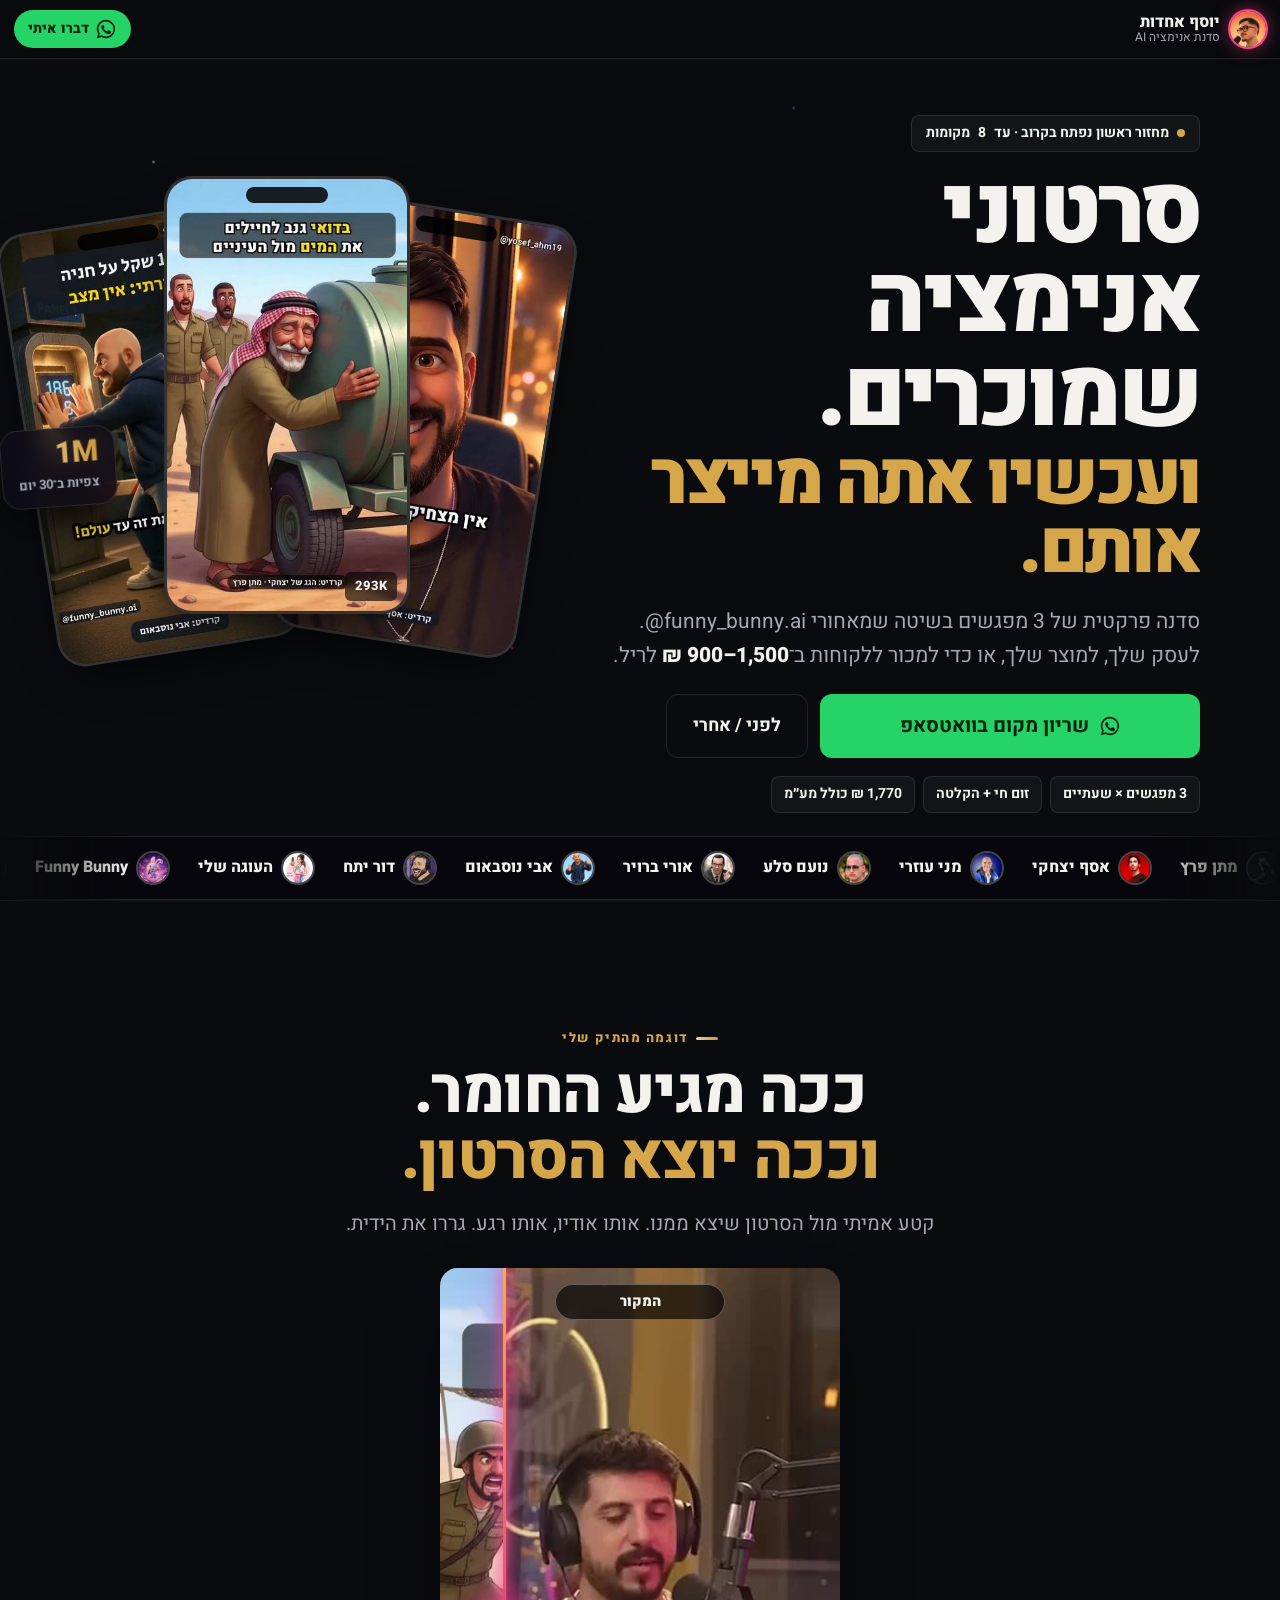
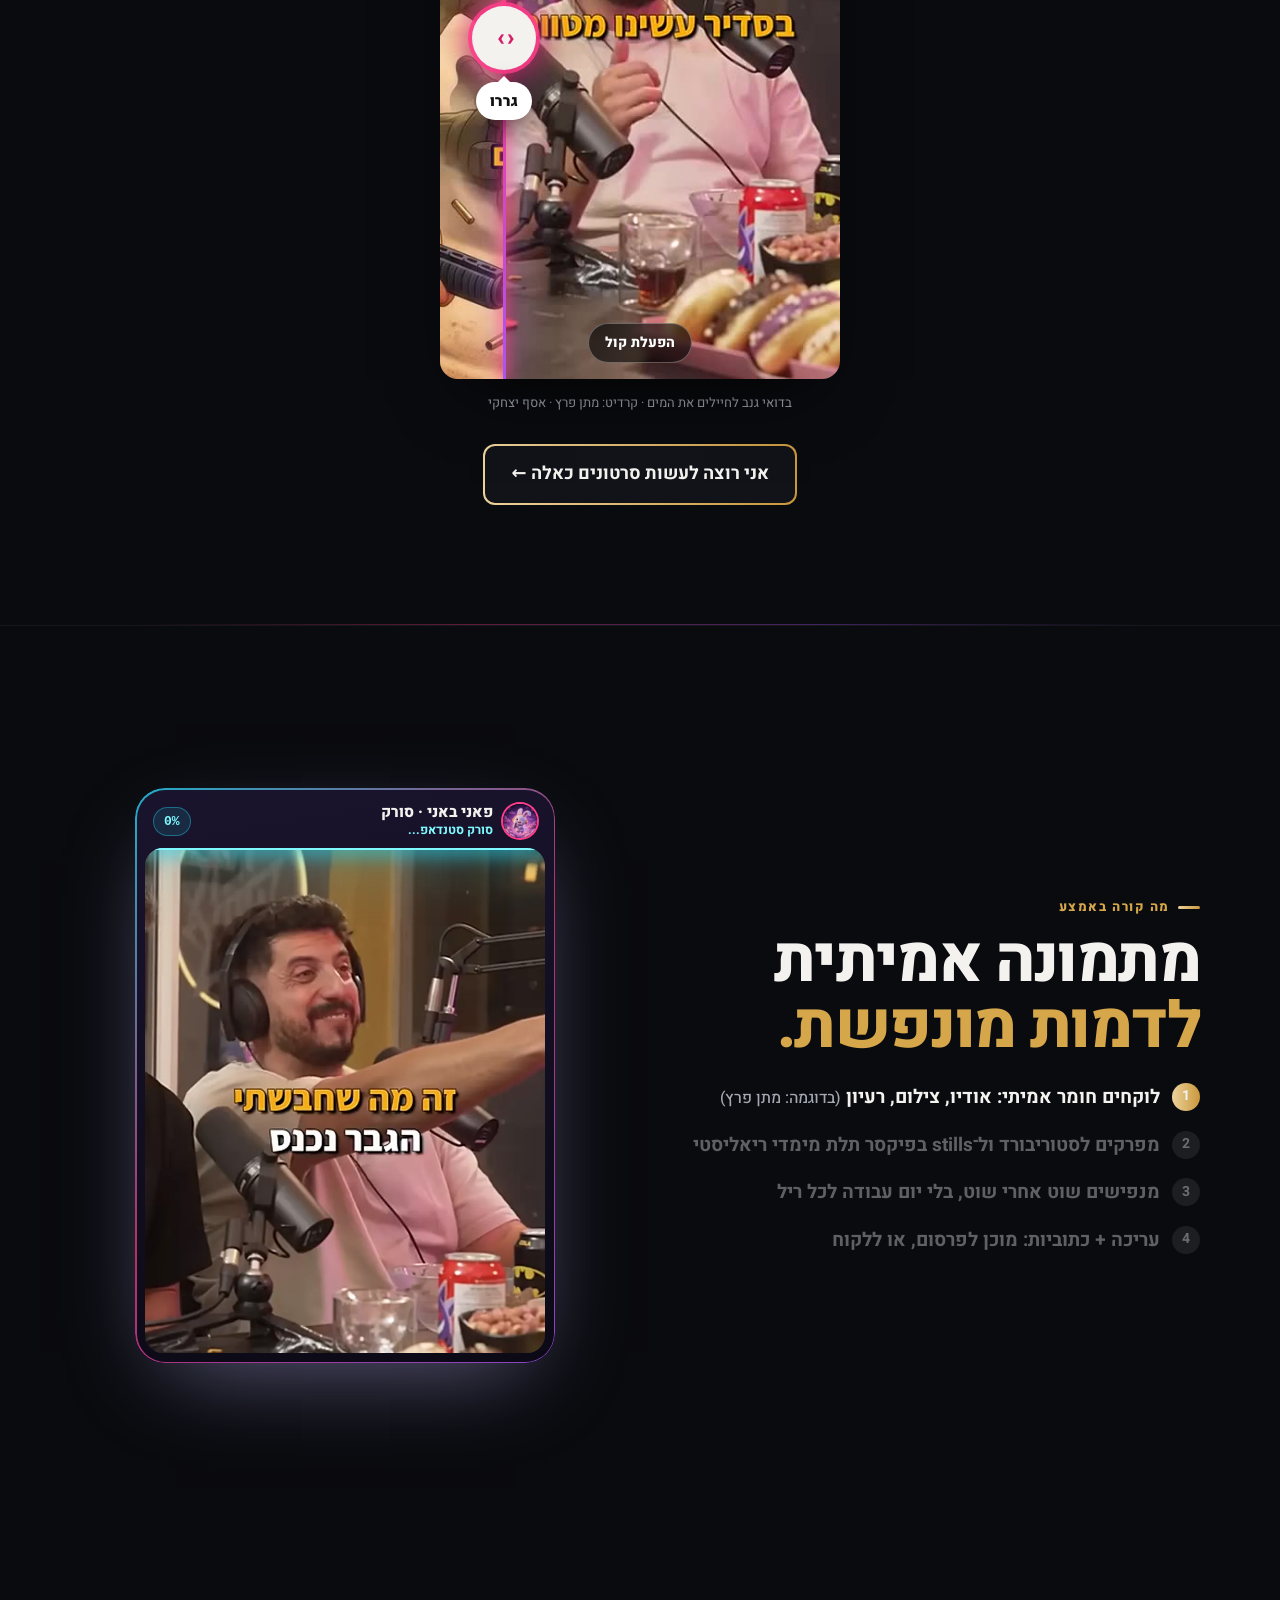
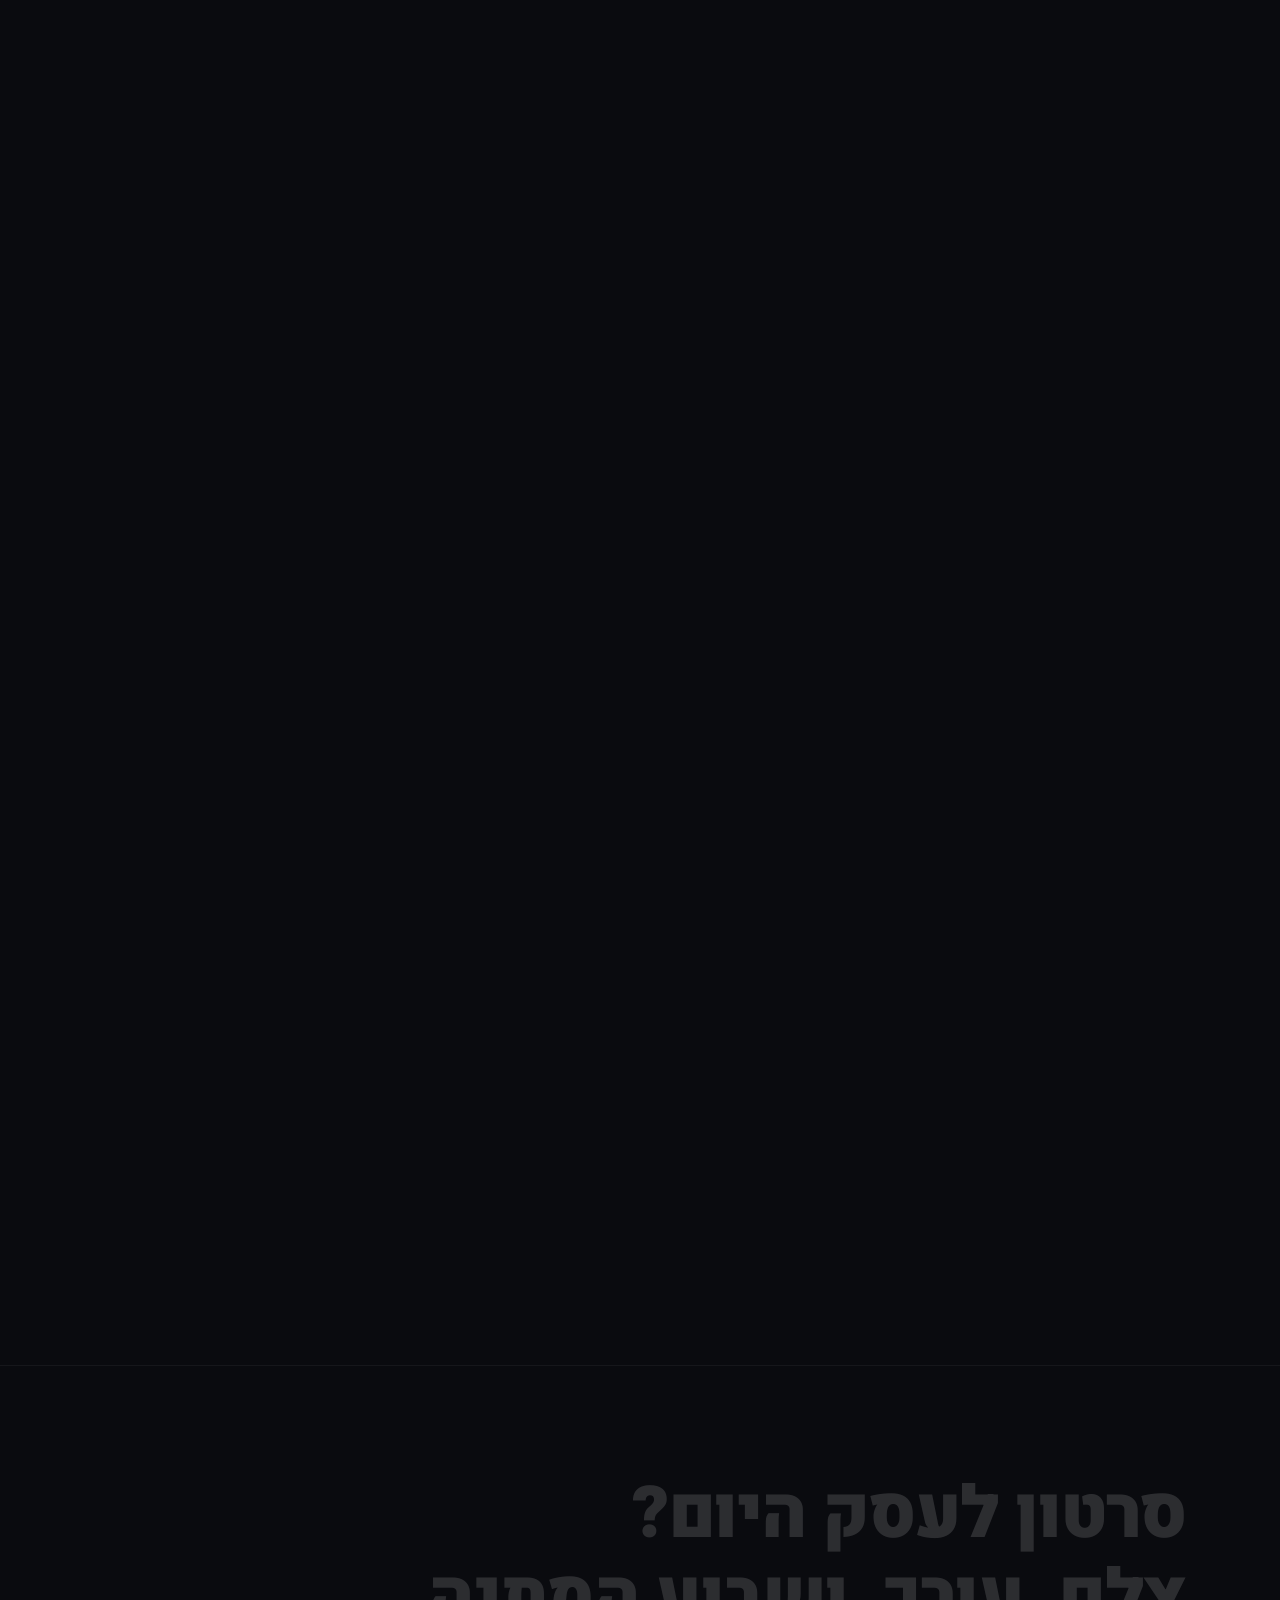
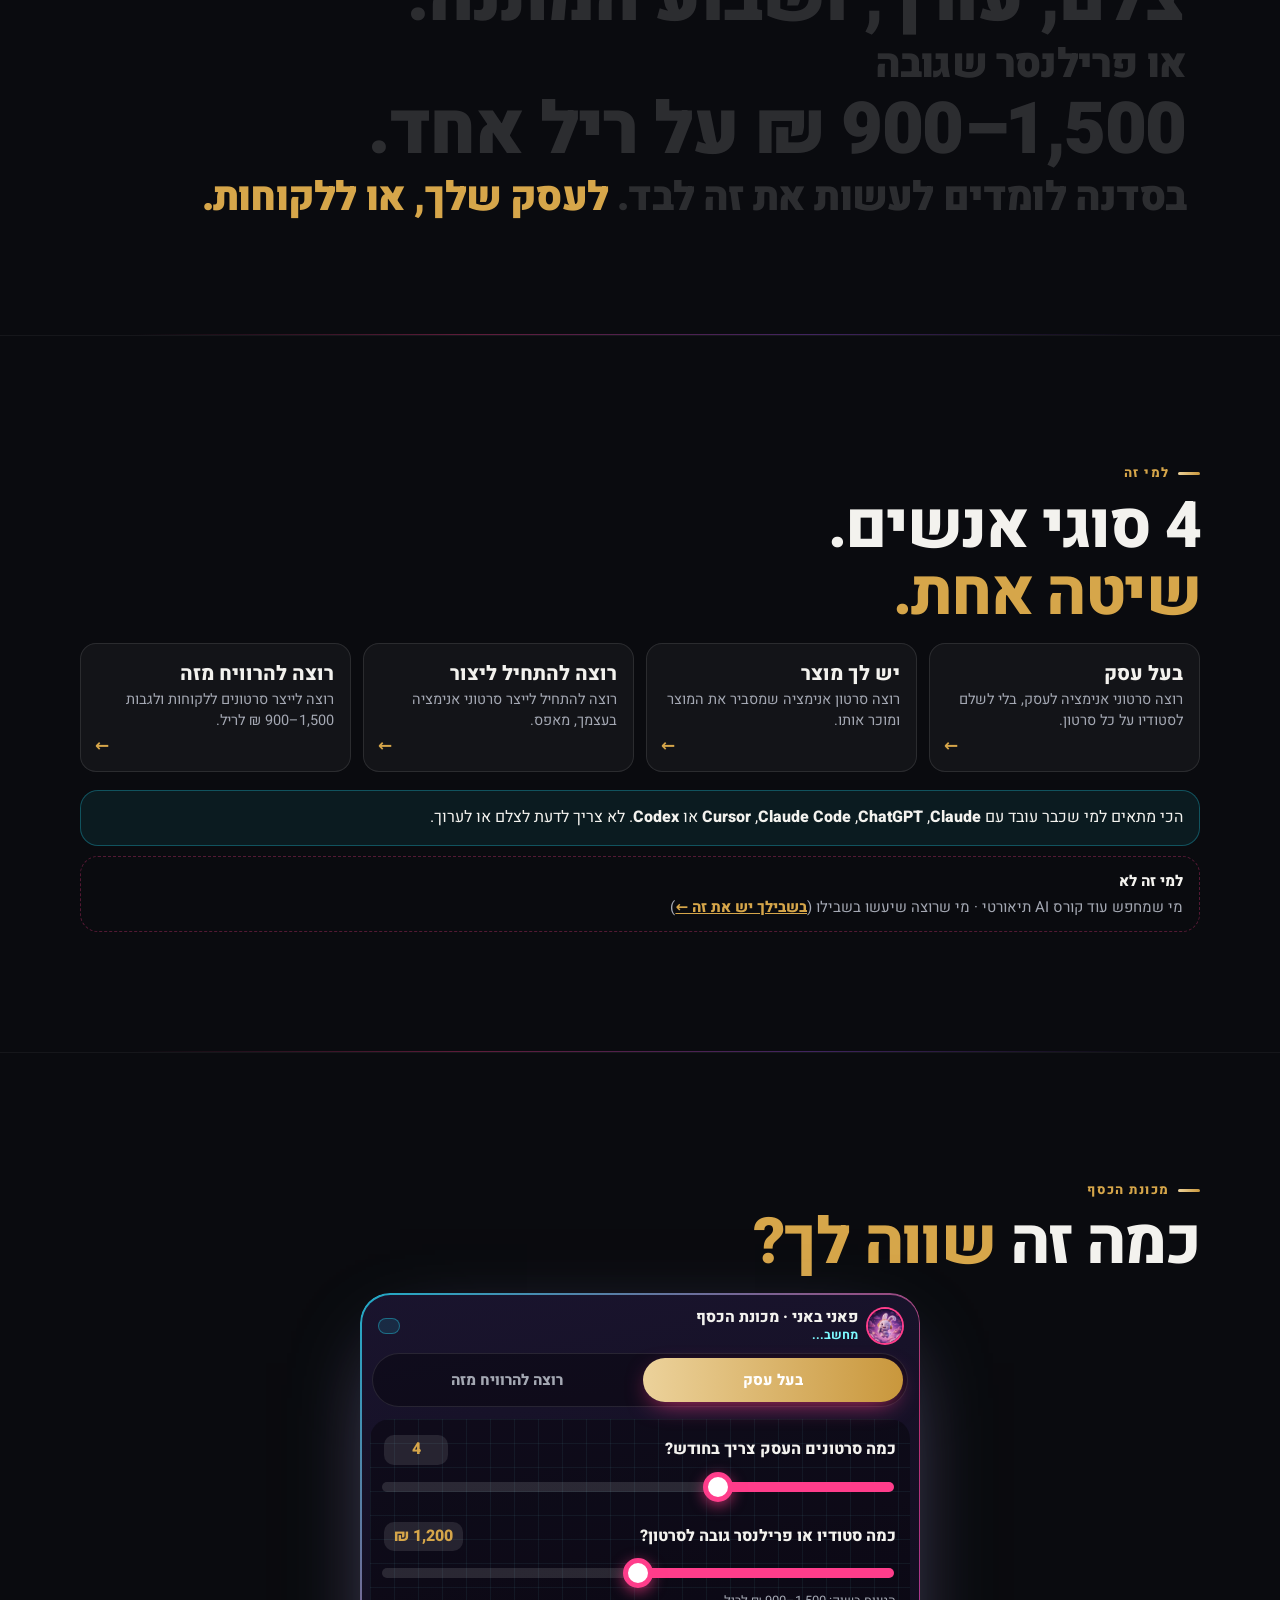
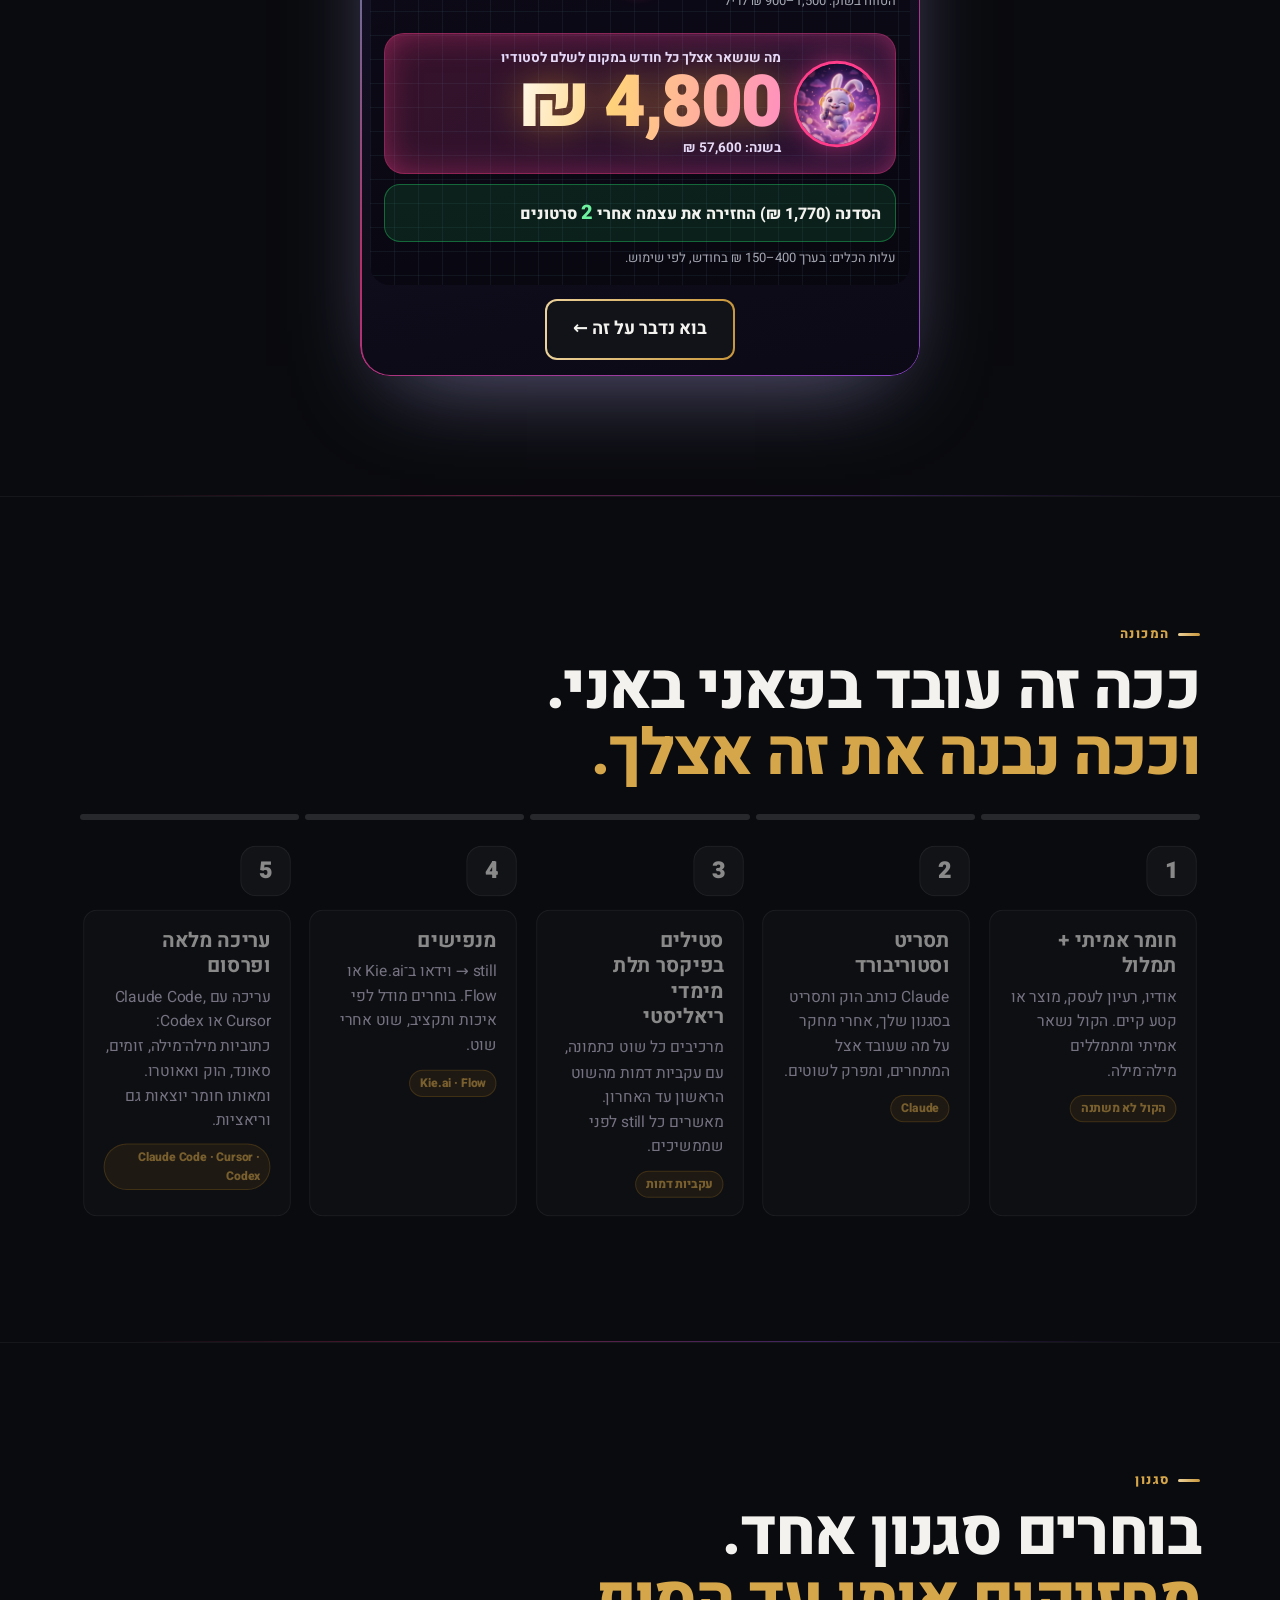
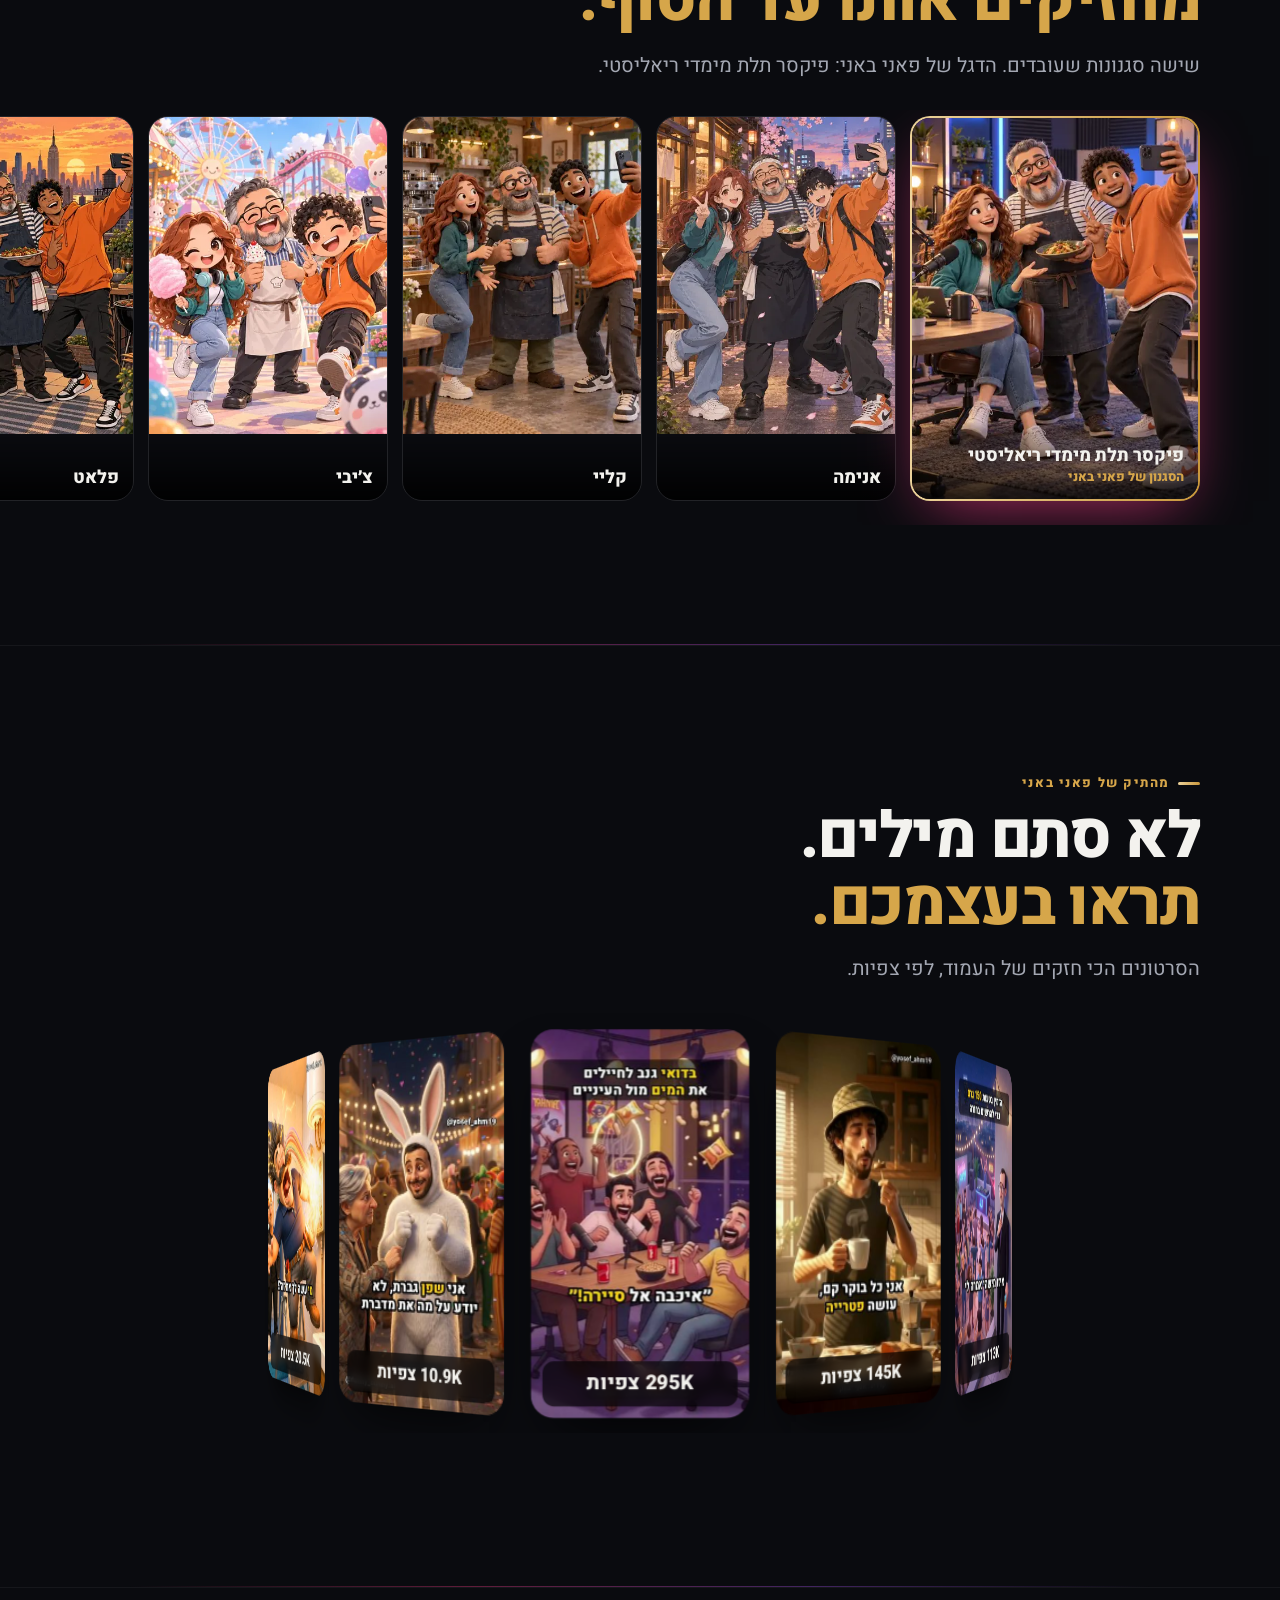
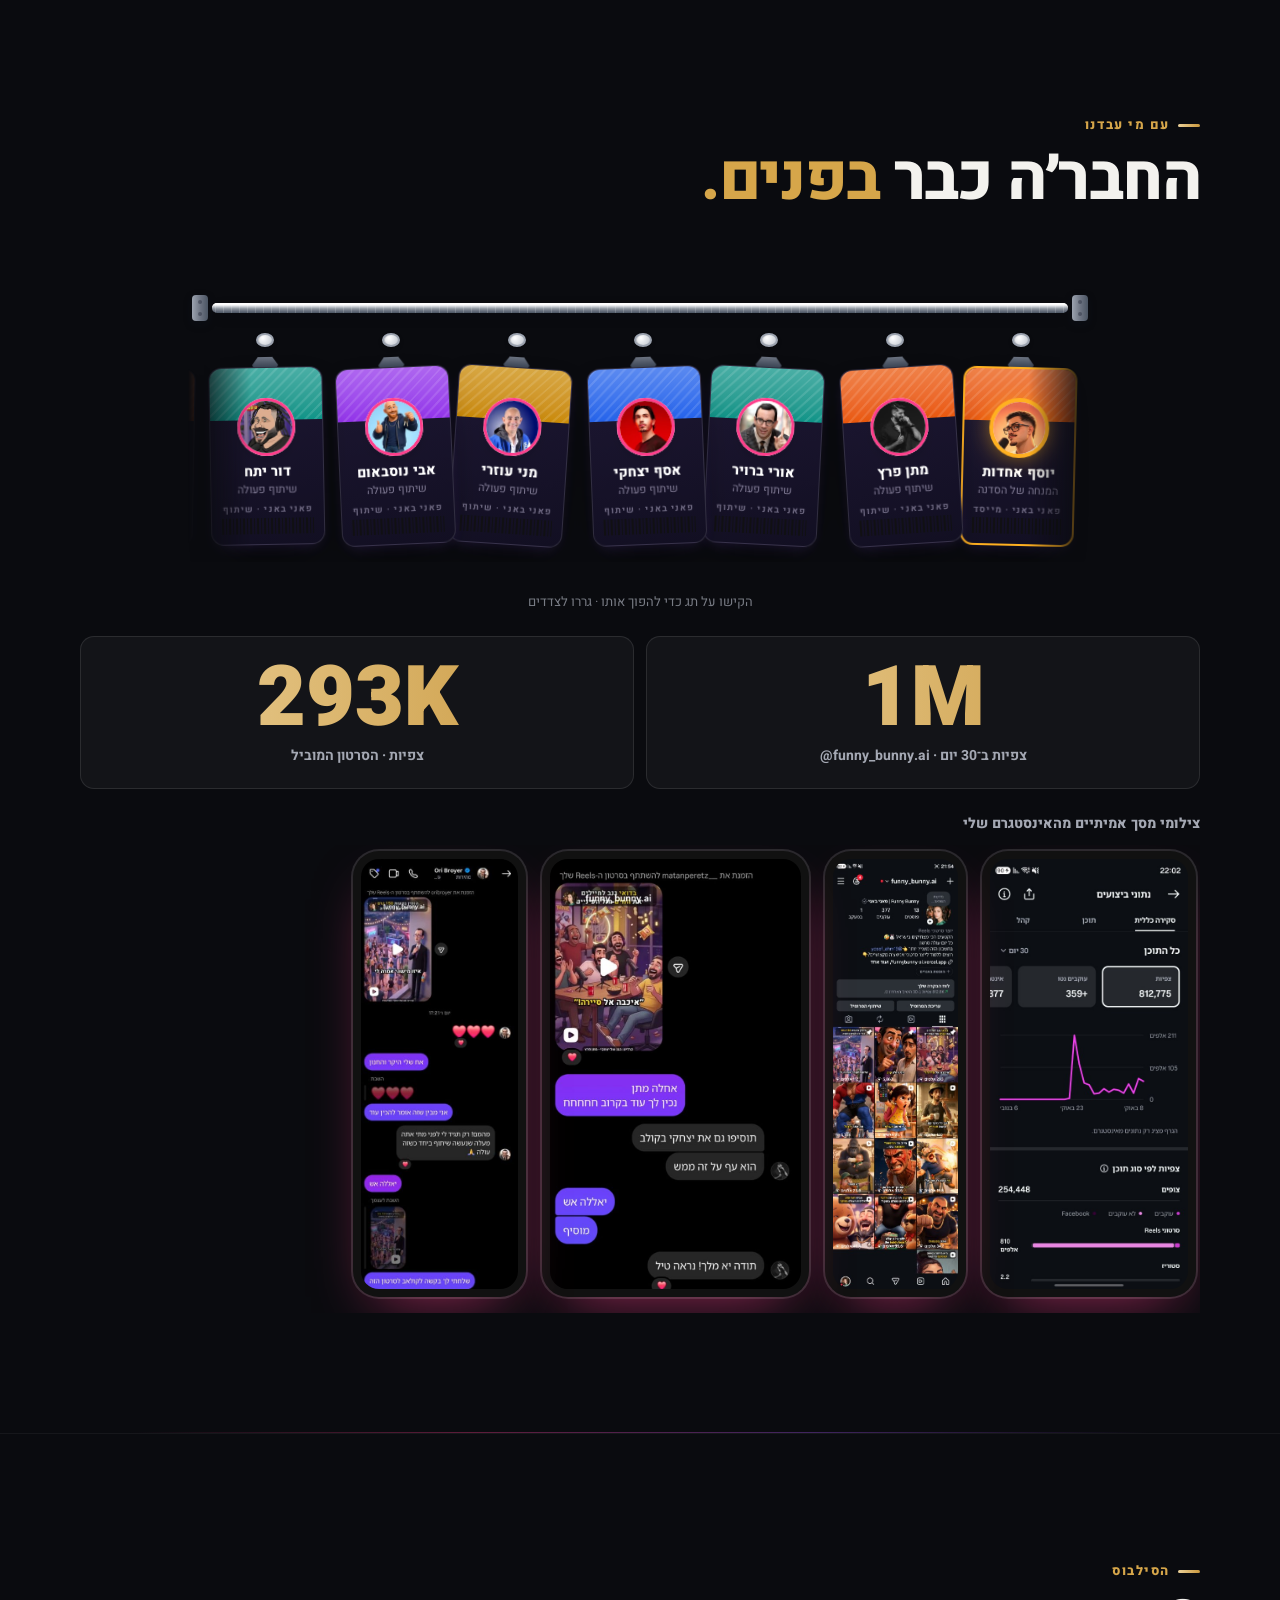
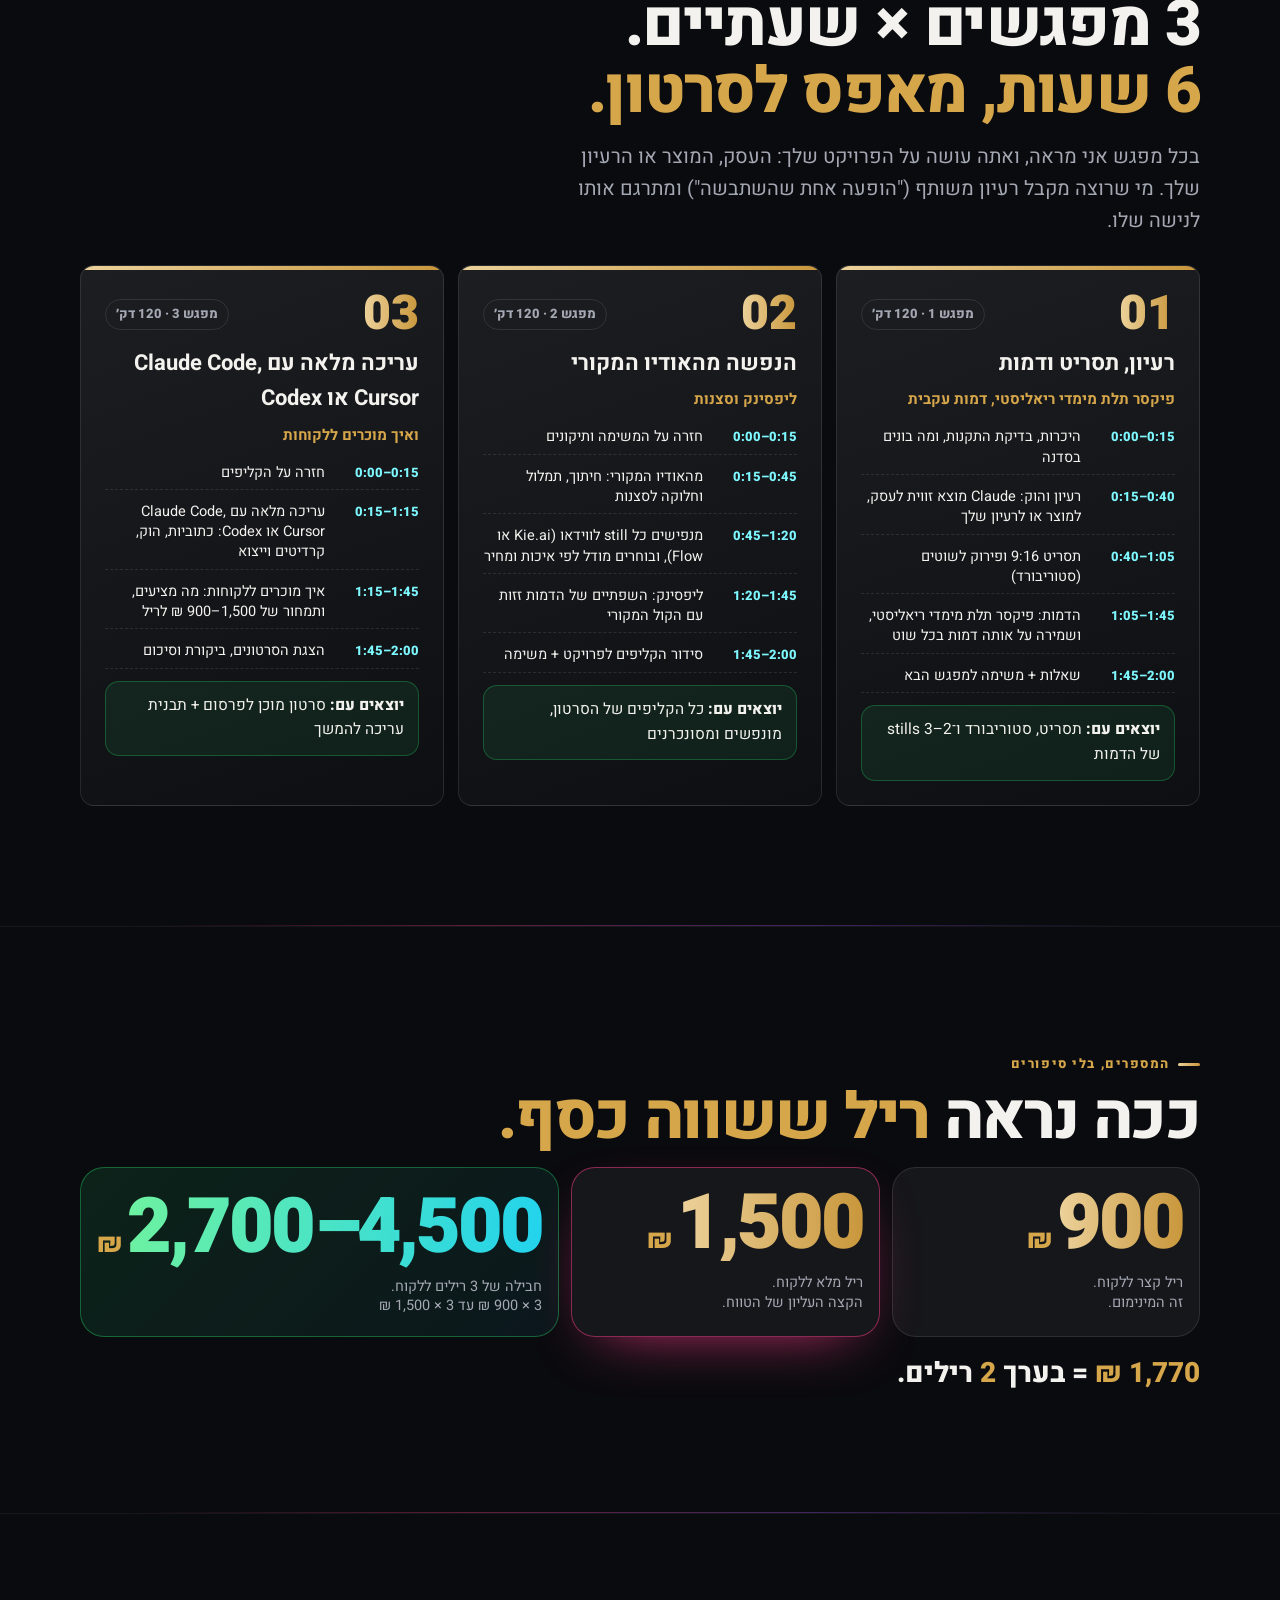
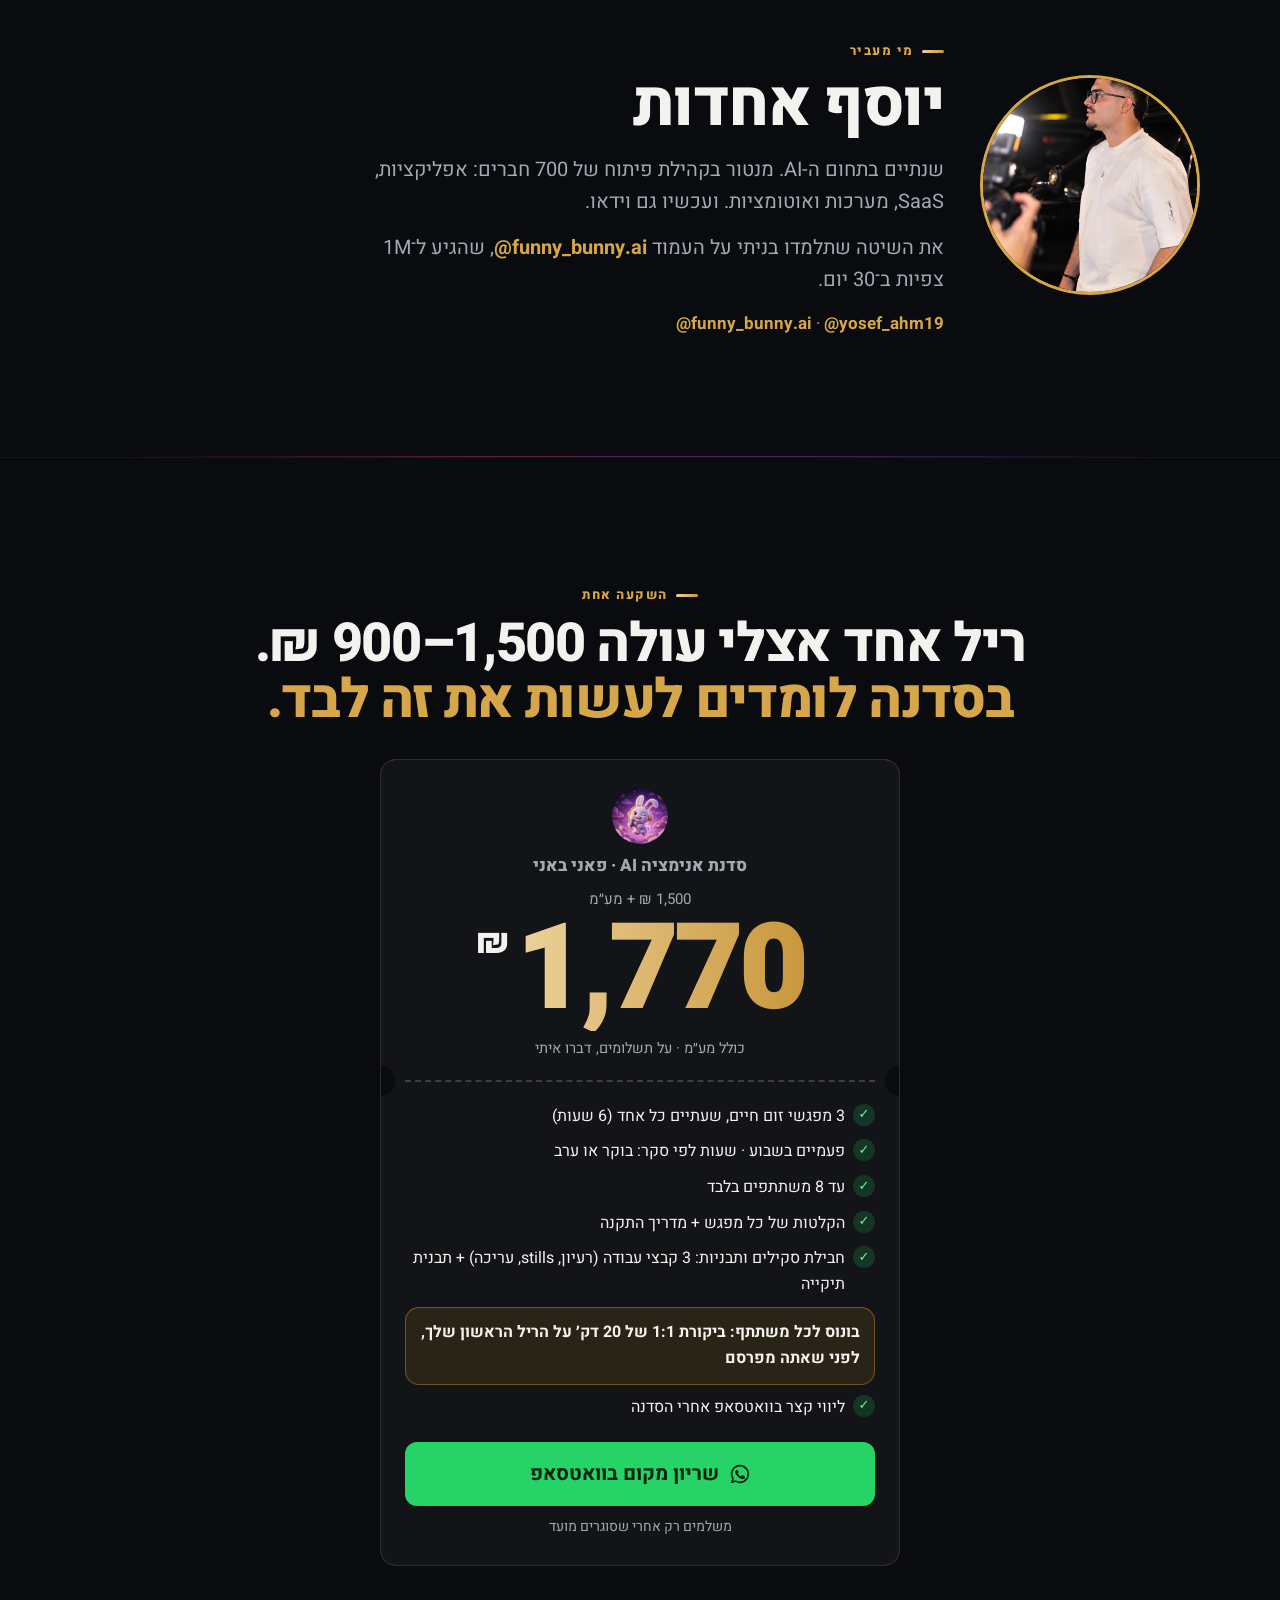
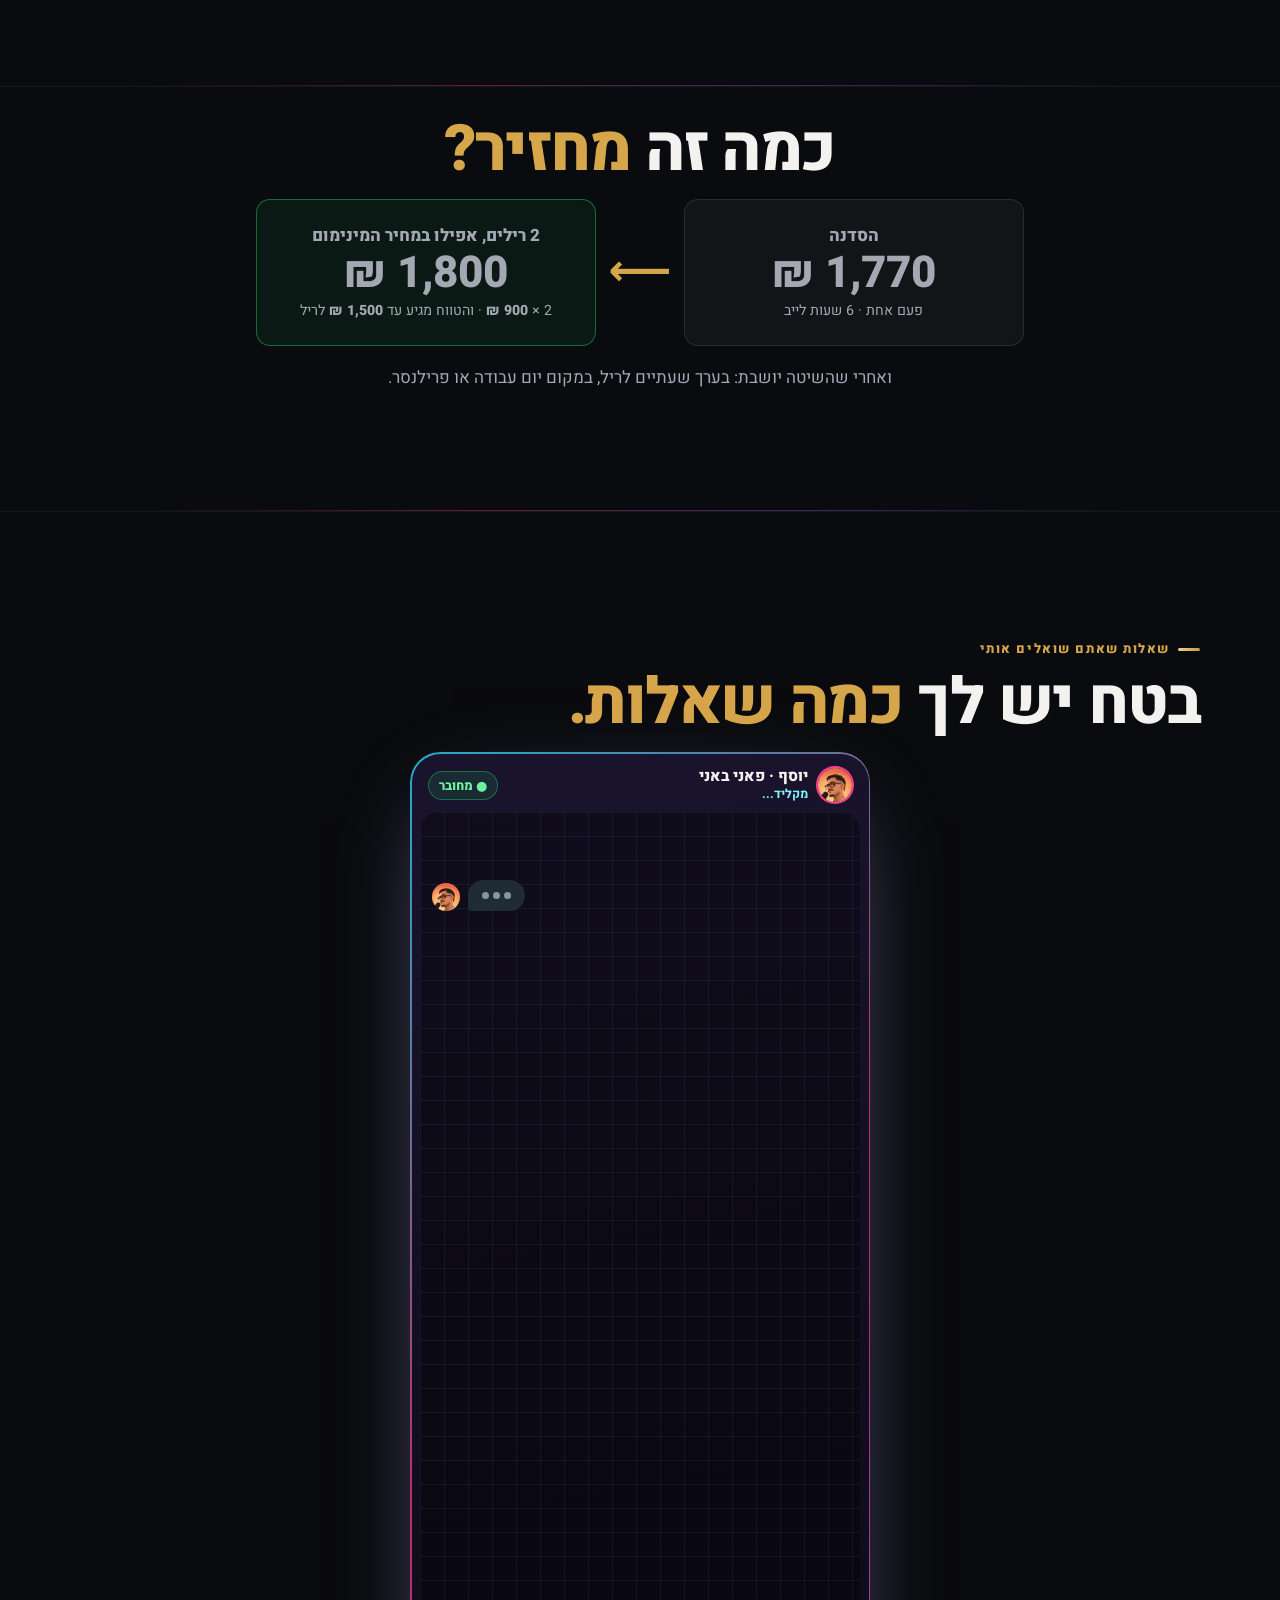
==== funny-bunny-course/index.html @ 926d9a22 "fix(funny-bunny-course): pricing card, FAQ RTL, instructor photo, 1M views Show full pack range with" ====
<!doctype html>
<html lang="he" dir="rtl">
<head>
<meta charset="utf-8">
<meta name="viewport" content="width=device-width, initial-scale=1, viewport-fit=cover">
<title>סדנת אנימציה AI · יוסף אחדות</title>
<meta name="description" content="סדנה פרקטית של 3 מפגשים: לומדים לייצר סרטוני אנימציה בפיקסר תלת מימדי ריאליסטי לעסק, למוצר, או כדי למכור ללקוחות ב־900–1,500 ₪ לריל. 1,770 ₪ כולל מע״מ · עד 8 משתתפים · @funny_bunny.ai">
<meta property="og:title" content="סדנת אנימציה AI · יוסף אחדות">
<meta property="og:description" content="סרטוני אנימציה שעוצרים גלילה. לעסק שלך, או כדי למכור ללקוחות. 3 מפגשים · עד 8 משתתפים · @funny_bunny.ai">
<meta property="og:image" content="img/og.jpg">
<meta name="theme-color" content="#07060d">
<link rel="icon" href="img/bunny.webp?v=5">
<link rel="preload" href="f/heebo-hebrew.woff2?v=5" as="font" type="font/woff2" crossorigin>
<link rel="stylesheet" href="styles.css?v=11">
<link rel="stylesheet" href="lanyard.css?v=5">
<link rel="stylesheet" href="pro.css?v=2">
</head>
<body>
<a class="skip" href="#main">דלג לתוכן</a>
<div class="aurora" aria-hidden="true"><i></i><i></i><i></i></div>
<div class="grain" aria-hidden="true"></div>
<div class="spark" aria-hidden="true"></div>

<header class="top">
  <a class="brand" href="#top" aria-label="יוסף אחדות, לראש הדף"><img src="img/yosef_c.webp?v=5" alt="" width="36" height="36" style="border-radius:50%"><span><b>יוסף אחדות</b><small>סדנת אנימציה AI</small></span></a>
  <a class="top-wa" href="https://wa.me/972515688377?text=%D7%94%D7%99%D7%99%20%D7%99%D7%95%D7%A1%D7%A3%2C%20%D7%94%D7%92%D7%A2%D7%AA%D7%99%20%D7%9E%D7%94%D7%93%D7%A3%20%D7%A9%D7%9C%20%D7%94%D7%A1%D7%93%D7%A0%D7%94.%20%D7%9E%D7%AA%D7%99%20%D7%94%D7%9E%D7%97%D7%96%D7%95%D7%A8%20%D7%94%D7%91%D7%90%20%D7%A0%D7%A4%D7%AA%D7%97%3F" target="_blank" rel="noopener" data-wa="bar"><svg class="ico" viewBox="0 0 24 24" aria-hidden="true"><path fill="currentColor" d="M12 2a10 10 0 0 0-8.6 15.1L2 22l5-1.3A10 10 0 1 0 12 2Zm0 18.2a8.2 8.2 0 0 1-4.2-1.1l-.3-.2-3 .8.8-2.9-.2-.3A8.2 8.2 0 1 1 12 20.2Zm4.5-6.1c-.2-.1-1.5-.7-1.7-.8-.2-.1-.4-.1-.6.1l-.8 1c-.1.2-.3.2-.5.1a6.7 6.7 0 0 1-3.3-2.9c-.3-.4.2-.4.7-1.3.1-.2 0-.3 0-.4l-.8-1.8c-.2-.5-.4-.4-.6-.4h-.5a1 1 0 0 0-.7.3 3 3 0 0 0-.9 2.2 5.2 5.2 0 0 0 1.1 2.7 11.8 11.8 0 0 0 4.5 4c1.7.7 2.3.8 3.2.6.5-.1 1.5-.6 1.7-1.2.2-.6.2-1.1.2-1.2-.1-.1-.3-.2-.5-.3Z"/></svg><span>דברו איתי</span></a>
</header>

<main id="main">
<section class="hero" id="top">
  <div class="hero-txt">
    <p class="eyebrow"><span class="dot"></span>מחזור ראשון נפתח בקרוב · עד <span class="nw" data-p="seats"><bdi dir="ltr">8</bdi></span> מקומות</p>
    <h1 class="kin" aria-label="סרטוני אנימציה שמוכרים. ועכשיו אתה זה שמייצר אותם.">
      <span class="ln"><span>סרטוני</span> <span>אנימציה</span></span>
      <span class="ln"><span>שמוכרים.</span></span>
      <span class="ln ln-g"><span>ועכשיו</span> <span>אתה</span> <span>מייצר</span> <span>אותם.</span></span>
    </h1>
    <p class="sub">סדנה פרקטית של 3 מפגשים בשיטה שמאחורי <bdi dir="ltr">@funny_bunny.ai</bdi>. לעסק שלך, למוצר שלך, או כדי למכור ללקוחות ב־<b><span class="nw" data-p="reel"><bdi dir="ltr">900–1,500</bdi> ₪</span></b> לריל.</p>
    <div class="cta-row">
      <a class="btn btn-wa btn-xl" href="https://wa.me/972515688377?text=%D7%94%D7%99%D7%99%20%D7%99%D7%95%D7%A1%D7%A3%2C%20%D7%A8%D7%90%D7%99%D7%AA%D7%99%20%D7%90%D7%AA%20%D7%93%D7%A3%20%D7%A1%D7%93%D7%A0%D7%AA%20%D7%94%D7%90%D7%A0%D7%99%D7%9E%D7%A6%D7%99%D7%94%20AI%20%28%D7%A4%D7%90%D7%A0%D7%99%20%D7%91%D7%90%D7%A0%D7%99%20%C2%B7%201%2C770%20%E2%82%AA%29.%20%D7%A8%D7%95%D7%A6%D7%94%20%D7%9C%D7%A9%D7%9E%D7%95%D7%A2%20%D7%A2%D7%9C%20%D7%9E%D7%A7%D7%95%D7%9D%20%D7%91%D7%9E%D7%97%D7%96%D7%95%D7%A8%20%D7%94%D7%A8%D7%90%D7%A9%D7%95%D7%9F." target="_blank" rel="noopener" data-wa="hero"><svg class="ico" viewBox="0 0 24 24" aria-hidden="true"><path fill="currentColor" d="M12 2a10 10 0 0 0-8.6 15.1L2 22l5-1.3A10 10 0 1 0 12 2Zm0 18.2a8.2 8.2 0 0 1-4.2-1.1l-.3-.2-3 .8.8-2.9-.2-.3A8.2 8.2 0 1 1 12 20.2Zm4.5-6.1c-.2-.1-1.5-.7-1.7-.8-.2-.1-.4-.1-.6.1l-.8 1c-.1.2-.3.2-.5.1a6.7 6.7 0 0 1-3.3-2.9c-.3-.4.2-.4.7-1.3.1-.2 0-.3 0-.4l-.8-1.8c-.2-.5-.4-.4-.6-.4h-.5a1 1 0 0 0-.7.3 3 3 0 0 0-.9 2.2 5.2 5.2 0 0 0 1.1 2.7 11.8 11.8 0 0 0 4.5 4c1.7.7 2.3.8 3.2.6.5-.1 1.5-.6 1.7-1.2.2-.6.2-1.1.2-1.2-.1-.1-.3-.2-.5-.3Z"/></svg><span>שריון מקום בוואטסאפ</span></a>
      <a class="btn btn-ghost" href="#beforeafter">לפני / אחרי</a>
    </div>
    <ul class="chips" aria-label="פרטי הסדנה">
      <li>3 מפגשים × שעתיים</li><li>זום חי + הקלטה</li><li><span class="nw" data-p="workshop"><bdi dir="ltr">1,770</bdi> ₪</span> כולל מע״מ</li>
    </ul>
  </div>
  <div class="hero-stage" aria-label="רילים של פאני באני">
    <div class="phone ph-1"><video class="lazyv" data-src="v/h_djs.mp4?v=5" poster="v/p_djs.jpg?v=5" muted loop playsinline preload="none" aria-label="מונית עם הדייג׳ס"></video></div>
    <div class="phone ph-2"><video class="lazyv" data-src="v/h_bedouin2.mp4?v=5" poster="v/p_bedouin2.jpg?v=5" muted loop playsinline preload="none" aria-label="בדואי גנב לחיילים את המים"></video><span class="ph-tag"> 293K</span></div>
    <div class="phone ph-3"><video class="lazyv" data-src="v/h_hero-reel.mp4?v=5" poster="v/p_hero-reel.jpg?v=5" muted loop playsinline preload="none" aria-label="ריל של פאני באני"></video></div>
    
    <div class="float-stat"><b data-p="views">1M</b><span>צפיות ב־30 יום</span></div>
  </div>
  <div class="marquee" aria-label="שיתופי פעולה"><div class="mq-track"><span class="mq-i"><img src="img/c_matan.webp?v=5" alt="" width="34" height="34"><b>מתן פרץ</b></span><span class="mq-i"><img src="img/c_asaf.webp?v=5" alt="" width="34" height="34"><b>אסף יצחקי</b></span><span class="mq-i"><img src="img/c_meni.webp?v=5" alt="" width="34" height="34"><b>מני עוזרי</b></span><span class="mq-i"><img src="img/c_noam.webp?v=5" alt="" width="34" height="34"><b>נועם סלע</b></span><span class="mq-i"><img src="img/c_ori.webp?v=5" alt="" width="34" height="34"><b>אורי ברויר</b></span><span class="mq-i"><img src="img/c_avi.webp?v=5" alt="" width="34" height="34"><b>אבי נוסבאום</b></span><span class="mq-i"><img src="img/c_dor.webp?v=5" alt="" width="34" height="34"><b>דור יתח</b></span><span class="mq-i"><img src="img/cakez.webp?v=5" alt="" width="34" height="34"><b>העוגה שלי</b></span><span class="mq-i"><img src="img/bunny.webp?v=5" alt="" width="34" height="34"><b>Funny Bunny</b></span><span class="mq-i"><img src="img/c_matan.webp?v=5" alt="" width="34" height="34"><b>מתן פרץ</b></span><span class="mq-i"><img src="img/c_asaf.webp?v=5" alt="" width="34" height="34"><b>אסף יצחקי</b></span><span class="mq-i"><img src="img/c_meni.webp?v=5" alt="" width="34" height="34"><b>מני עוזרי</b></span><span class="mq-i"><img src="img/c_noam.webp?v=5" alt="" width="34" height="34"><b>נועם סלע</b></span><span class="mq-i"><img src="img/c_ori.webp?v=5" alt="" width="34" height="34"><b>אורי ברויר</b></span><span class="mq-i"><img src="img/c_avi.webp?v=5" alt="" width="34" height="34"><b>אבי נוסבאום</b></span><span class="mq-i"><img src="img/c_dor.webp?v=5" alt="" width="34" height="34"><b>דור יתח</b></span><span class="mq-i"><img src="img/cakez.webp?v=5" alt="" width="34" height="34"><b>העוגה שלי</b></span><span class="mq-i"><img src="img/bunny.webp?v=5" alt="" width="34" height="34"><b>Funny Bunny</b></span></div></div>
</section>

<section class="ba-sec" id="beforeafter">
  <div class="wrap">
    <p class="kicker">דוגמה מהתיק שלי</p>
    <h2 class="h2">ככה מגיע החומר.<br><span class="g">וככה יוצא הסרטון.</span></h2>
    <p class="lead">קטע אמיתי מול הסרטון שיצא ממנו. אותו אודיו, אותו רגע. גררו את הידית.</p>
    <div class="ba" id="ba" role="slider" tabindex="0" aria-label="לפני ואחרי: גררו כדי לחשוף את האנימציה" aria-valuemin="0" aria-valuemax="100" aria-valuenow="0" style="--p:0%">
      <div class="ba-v ba-raw" style="background-image:url(v/p_ba_o.jpg?v=7)"><video id="baA" class="ba-vid ba-vid-a" src="v/ba_o.mp4?v=7" muted autoplay loop playsinline webkit-playsinline preload="metadata" disablepictureinpicture disableremoteplayback aria-hidden="true"></video></div>
      <div class="ba-v ba-top" style="background-image:url(v/p_ba_a.jpg?v=7)"><video id="baB" class="ba-vid ba-vid-b" src="v/ba_a.mp4?v=7" muted autoplay loop playsinline webkit-playsinline preload="metadata" disablepictureinpicture disableremoteplayback aria-hidden="true"></video></div>
      <div class="ba-flip" aria-hidden="true"><div class="ba-flip-in"><span class="f-a">המקור</span><span class="f-b">אנימציה</span></div></div>
      <div class="ba-line" aria-hidden="true">
        <span class="ba-grip"><i class="ear ear-l"></i><i class="ear ear-r"></i><b>‹ ›</b></span>
        <span class="ba-tip" id="baHint">גררו</span>
      </div>
      <button class="snd-btn" id="baSnd" type="button" aria-pressed="false">הפעלת קול</button>
    </div>
    <p class="credit">בדואי גנב לחיילים את המים · קרדיט: מתן פרץ · אסף יצחקי</p>
    <div class="cta-c"><a class="btn btn-line" href="https://wa.me/972515688377?text=%D7%94%D7%99%D7%99%20%D7%99%D7%95%D7%A1%D7%A3%2C%20%D7%A8%D7%90%D7%99%D7%AA%D7%99%20%D7%90%D7%AA%20%D7%94%D7%9C%D7%A4%D7%A0%D7%99/%D7%90%D7%97%D7%A8%D7%99%20%D7%91%D7%93%D7%A3.%20%D7%A8%D7%95%D7%A6%D7%94%20%D7%9C%D7%9C%D7%9E%D7%95%D7%93%20%D7%9C%D7%A2%D7%A9%D7%95%D7%AA%20%D7%A1%D7%A8%D7%98%D7%95%D7%A0%D7%99%D7%9D%20%D7%9B%D7%90%D7%9C%D7%94." target="_blank" rel="noopener" data-wa="lab">אני רוצה לעשות סרטונים כאלה ←</a></div>
  </div>
</section>

<section class="scan" id="scan" aria-label="מתמונה אמיתית לדמות מונפשת">
  <div class="scan-sticky">
    <div class="wrap scan-grid">
      <div class="scan-copy">
        <p class="kicker">מה קורה באמצע</p>
        <h2 class="h2">מתמונה אמיתית<br><span class="g">לדמות מונפשת.</span></h2>
        <ol class="scan-steps" id="scanSteps">
          <li class="on">לוקחים חומר אמיתי: אודיו, צילום, רעיון <small>(בדוגמה: מתן פרץ)</small></li>
          <li>מפרקים לסטוריבורד ול־stills בפיקסר תלת מימדי ריאליסטי</li>
          <li>מנפישים שוט אחרי שוט, בלי יום עבודה לכל ריל</li>
          <li>עריכה + כתוביות: מוכן לפרסום, או ללקוח</li>
        </ol>
      </div>
      <div class="dev dev-scan">
        <div class="dev-head"><img src="img/bunny.webp?v=5" alt="" width="34" height="34"><div><b>פאני באני · סורק</b><small id="scanState">סורק תמונה...</small></div><span class="dev-pill" id="scanPct">0%</span></div>
        <div class="scan-frame" id="scanFrame" style="--s:0">
          <img class="sc-a" src="v/scan-a.webp?v=5" alt="מתן פרץ, פריים מקורי" width="760" height="960" loading="lazy">
          <img class="sc-b" src="v/scan-b.webp?v=5" alt="אותו רגע כדמות מונפשת בפיקסר תלת מימדי ריאליסטי" width="760" height="960" loading="lazy">
          <div class="sc-grid" aria-hidden="true"></div>
          <div class="sc-line" aria-hidden="true"></div>
          <span class="sc-done" aria-hidden="true"> מוכן לפרסום</span>
        </div>
      </div>
    </div>
  </div>
</section>

<section class="pain" aria-label="למה זה קשה היום">
  <div class="wrap">
    <p class="pl">סרטון לעסק היום?</p>
    <p class="pl">צלם, עורך, ושבוע המתנה.</p>
    <p class="pl pl-s">או פרילנסר שגובה</p>
    <p class="pl pl-hot"><span class="nw" data-p="reel"><bdi dir="ltr">900–1,500</bdi> ₪</span> על ריל אחד.</p>
    <p class="pl pl-s pl-ans">בסדנה לומדים לעשות את זה לבד. <span class="g">לעסק שלך, או ללקוחות.</span></p>
  </div>
</section>

<section class="who" id="who">
  <div class="wrap">
    <p class="kicker">למי זה</p>
    <h2 class="h2">4 סוגי אנשים.<br><span class="g">שיטה אחת.</span></h2>
    <div class="trk-grid"><a class="trk" href="https://wa.me/972515688377?text=%D7%94%D7%99%D7%99%20%D7%99%D7%95%D7%A1%D7%A3%2C%20%D7%99%D7%A9%20%D7%9C%D7%99%20%D7%A2%D7%A1%D7%A7%20%D7%95%D7%90%D7%A0%D7%99%20%D7%A8%D7%95%D7%A6%D7%94%20%D7%9C%D7%9C%D7%9E%D7%95%D7%93%20%D7%9C%D7%99%D7%99%D7%A6%D7%A8%20%D7%A1%D7%A8%D7%98%D7%95%D7%A0%D7%99%20%D7%90%D7%A0%D7%99%D7%9E%D7%A6%D7%99%D7%94%20%D7%91%D7%A2%D7%A6%D7%9E%D7%99.%20%D7%90%D7%A4%D7%A9%D7%A8%20%D7%A4%D7%A8%D7%98%D7%99%D7%9D%20%D7%A2%D7%9C%20%D7%94%D7%A1%D7%93%D7%A0%D7%94%3F" target="_blank" rel="noopener" data-wa="biz"><span class="trk-ic"></span><b>בעל עסק</b><span>רוצה סרטוני אנימציה לעסק, בלי לשלם לסטודיו על כל סרטון.</span><i aria-hidden="true">←</i></a><a class="trk" href="https://wa.me/972515688377?text=%D7%94%D7%99%D7%99%20%D7%99%D7%95%D7%A1%D7%A3%2C%20%D7%99%D7%A9%20%D7%9C%D7%99%20%D7%A2%D7%A1%D7%A7%20%D7%95%D7%90%D7%A0%D7%99%20%D7%A8%D7%95%D7%A6%D7%94%20%D7%9C%D7%9C%D7%9E%D7%95%D7%93%20%D7%9C%D7%99%D7%99%D7%A6%D7%A8%20%D7%A1%D7%A8%D7%98%D7%95%D7%A0%D7%99%20%D7%90%D7%A0%D7%99%D7%9E%D7%A6%D7%99%D7%94%20%D7%91%D7%A2%D7%A6%D7%9E%D7%99.%20%D7%90%D7%A4%D7%A9%D7%A8%20%D7%A4%D7%A8%D7%98%D7%99%D7%9D%20%D7%A2%D7%9C%20%D7%94%D7%A1%D7%93%D7%A0%D7%94%3F" target="_blank" rel="noopener" data-wa="biz"><span class="trk-ic"></span><b>יש לך מוצר</b><span>רוצה סרטון אנימציה שמסביר את המוצר ומוכר אותו.</span><i aria-hidden="true">←</i></a><a class="trk" href="https://wa.me/972515688377?text=%D7%94%D7%99%D7%99%20%D7%99%D7%95%D7%A1%D7%A3%2C%20%D7%A8%D7%90%D7%99%D7%AA%D7%99%20%D7%90%D7%AA%20%D7%93%D7%A3%20%D7%A1%D7%93%D7%A0%D7%AA%20%D7%94%D7%90%D7%A0%D7%99%D7%9E%D7%A6%D7%99%D7%94%20AI%20%28%D7%A4%D7%90%D7%A0%D7%99%20%D7%91%D7%90%D7%A0%D7%99%20%C2%B7%201%2C770%20%E2%82%AA%29.%20%D7%A8%D7%95%D7%A6%D7%94%20%D7%9C%D7%A9%D7%9E%D7%95%D7%A2%20%D7%A2%D7%9C%20%D7%9E%D7%A7%D7%95%D7%9D%20%D7%91%D7%9E%D7%97%D7%96%D7%95%D7%A8%20%D7%94%D7%A8%D7%90%D7%A9%D7%95%D7%9F." target="_blank" rel="noopener" data-wa="hero"><span class="trk-ic"></span><b>רוצה להתחיל ליצור</b><span>רוצה להתחיל לייצר סרטוני אנימציה בעצמך, מאפס.</span><i aria-hidden="true">←</i></a><a class="trk" href="https://wa.me/972515688377?text=%D7%94%D7%99%D7%99%20%D7%99%D7%95%D7%A1%D7%A3%2C%20%D7%90%D7%A0%D7%99%20%D7%A8%D7%95%D7%A6%D7%94%20%D7%9C%D7%9C%D7%9E%D7%95%D7%93%20%D7%9C%D7%99%D7%99%D7%A6%D7%A8%20%D7%A1%D7%A8%D7%98%D7%95%D7%A0%D7%99%20%D7%90%D7%A0%D7%99%D7%9E%D7%A6%D7%99%D7%94%20%D7%9C%D7%9C%D7%A7%D7%95%D7%97%D7%95%D7%AA%20%D7%95%D7%9C%D7%92%D7%91%D7%95%D7%AA%20900%E2%80%931%2C500%20%E2%82%AA%20%D7%9C%D7%A8%D7%99%D7%9C.%20%D7%90%D7%A4%D7%A9%D7%A8%20%D7%A4%D7%A8%D7%98%D7%99%D7%9D%3F" target="_blank" rel="noopener" data-wa="earn"><span class="trk-ic"></span><b>רוצה להרוויח מזה</b><span>רוצה לייצר סרטונים ללקוחות ולגבות <span class="nw" data-p="reel"><bdi dir="ltr">900–1,500</bdi> ₪</span> לריל.</span><i aria-hidden="true">←</i></a></div>
    <p class="who-tech"> הכי מתאים למי שכבר עובד עם <b><bdi>Claude</bdi></b>, <b><bdi>ChatGPT</bdi></b>, <b><bdi>Claude Code</bdi></b>, <b><bdi>Cursor</bdi></b> או <b><bdi>Codex</bdi></b>. לא צריך לדעת לצלם או לערוך.</p>
    <div class="who-no">
      <b>למי זה לא </b>
      <span>מי שמחפש עוד קורס AI תיאורטי · מי שרוצה שיעשו בשבילו (<a href="https://yosef-animation-landing.vercel.app/" target="_blank" rel="noopener">בשבילך יש את זה ←</a>)</span>
    </div>
  </div>
</section>

<section class="mm-sec" id="calc">
  <div class="wrap">
    <p class="kicker">מכונת הכסף </p>
    <h2 class="h2">כמה זה <span class="g">שווה לך?</span></h2>
    <div class="dev dev-mm">
      <div class="dev-head"><img src="img/bunny.webp?v=5" alt="" width="34" height="34"><div><b>פאני באני · מכונת הכסף</b><small id="mmState">מחשב...</small></div><span class="dev-pill" id="mmMood"></span></div>
      <div class="mm-tabs" role="tablist" aria-label="בחרו מסלול">
        <button role="tab" id="tabBiz" aria-selected="true" aria-controls="mmBody" data-mode="biz"> בעל עסק</button>
        <button role="tab" id="tabEarn" aria-selected="false" aria-controls="mmBody" data-mode="earn"> רוצה להרוויח מזה</button>
      </div>
      <div class="mm-body" id="mmBody" role="tabpanel">
        <div class="rng"><label for="mV"><span id="lblV">כמה סרטונים העסק צריך בחודש?</span> <output id="oV">4</output></label><input type="range" id="mV" min="1" max="10" value="4"></div>
        <div class="rng"><label for="mP"><span id="lblP">כמה סטודיו או פרילנסר גובה לסרטון?</span> <output id="oP">1,200 ₪</output></label><input type="range" id="mP" min="900" max="1500" step="50" value="1200"><small>הטווח בשוק: <span class="nw" data-p="reel"><bdi dir="ltr">900–1,500</bdi> ₪</span> לריל</small></div>
        <div class="mm-out">
          <span class="mm-bunny" id="mmBunny" aria-hidden="true"><img src="img/bunny.webp?v=5" alt="" width="84" height="84"><i class="coins" id="coins"></i></span>
          <div><small id="outLbl">מה שנשאר אצלך כל חודש במקום לשלם לסטודיו</small><b class="mm-num"><bdi dir="ltr" id="outNum">4,800</bdi> ₪</b><small id="outYear">בשנה: 57,600 ₪</small></div>
        </div>
        <p class="mm-punch" id="mmPunch">הסדנה (<span class="nw" data-p="workshop"><bdi dir="ltr">1,770</bdi> ₪</span>) החזירה את עצמה אחרי <b id="mmX">2</b> סרטונים </p>
        <p class="mm-note" id="mmNote">עלות הכלים: בערך <span class="nw" data-p="tools"><bdi dir="ltr">150–400</bdi> ₪</span> בחודש, לפי שימוש.</p>
      </div>
      <div class="mm-cta"><a class="btn btn-line" href="https://wa.me/972515688377?text=%D7%94%D7%99%D7%99%20%D7%99%D7%95%D7%A1%D7%A3%2C%20%D7%99%D7%A9%20%D7%9C%D7%99%20%D7%A2%D7%A1%D7%A7%20%D7%95%D7%90%D7%A0%D7%99%20%D7%A8%D7%95%D7%A6%D7%94%20%D7%9C%D7%9C%D7%9E%D7%95%D7%93%20%D7%9C%D7%99%D7%99%D7%A6%D7%A8%20%D7%A1%D7%A8%D7%98%D7%95%D7%A0%D7%99%20%D7%90%D7%A0%D7%99%D7%9E%D7%A6%D7%99%D7%94%20%D7%91%D7%A2%D7%A6%D7%9E%D7%99.%20%D7%90%D7%A4%D7%A9%D7%A8%20%D7%A4%D7%A8%D7%98%D7%99%D7%9D%20%D7%A2%D7%9C%20%D7%94%D7%A1%D7%93%D7%A0%D7%94%3F" target="_blank" rel="noopener" data-wa="biz">בוא נדבר על זה ←</a></div>
    </div>
  </div>
</section>

<section class="machine" id="machine">
  <div class="wrap">
    <p class="kicker">המכונה</p>
    <h2 class="h2">ככה זה עובד בפאני באני.<br><span class="g">וככה נבנה את זה אצלך.</span></h2>
    <div class="meter" id="meter" aria-hidden="true"><i></i><i></i><i></i><i></i><i></i></div>
    <ol class="steps" id="steps"><li class="st" data-i="0"><span class="st-n">1</span><div class="st-b"><span class="st-ic" aria-hidden="true"></span><h3>חומר אמיתי + תמלול</h3><p>אודיו, רעיון לעסק, מוצר או קטע קיים. הקול נשאר אמיתי ומתמללים מילה־מילה.</p><span class="tag">הקול לא משתנה</span></div></li><li class="st" data-i="1"><span class="st-n">2</span><div class="st-b"><span class="st-ic" aria-hidden="true"></span><h3>תסריט וסטוריבורד</h3><p>Claude כותב הוק ותסריט בסגנון שלך, אחרי מחקר על מה שעובד אצל המתחרים, ומפרק לשוטים.</p><span class="tag">Claude</span></div></li><li class="st" data-i="2"><span class="st-n">3</span><div class="st-b"><span class="st-ic" aria-hidden="true"></span><h3>סטילים בפיקסר תלת מימדי ריאליסטי</h3><p>מרכיבים כל שוט כתמונה, עם עקביות דמות מהשוט הראשון עד האחרון. מאשרים כל still לפני שממשיכים.</p><span class="tag">עקביות דמות</span></div></li><li class="st" data-i="3"><span class="st-n">4</span><div class="st-b"><span class="st-ic" aria-hidden="true"></span><h3>מנפישים</h3><p>still → וידאו ב־Kie.ai או Flow. בוחרים מודל לפי איכות ותקציב, שוט אחרי שוט.</p><span class="tag">Kie.ai · Flow</span></div></li><li class="st" data-i="4"><span class="st-n">5</span><div class="st-b"><span class="st-ic" aria-hidden="true"></span><h3>עריכה מלאה ופרסום</h3><p>עריכה עם Claude Code, Cursor או Codex: כתוביות מילה־מילה, זומים, סאונד, הוק ואאוטרו. ומאותו חומר יוצאות גם וריאציות.</p><span class="tag">Claude Code · Cursor · Codex</span></div></li></ol>
  </div>
</section>

<section class="styles-sec" id="styles">
  <div class="wrap">
    <p class="kicker">סגנון</p>
    <h2 class="h2">בוחרים סגנון אחד.<br><span class="g">מחזיקים אותו עד הסוף.</span></h2>
    <p class="lead">שישה סגנונות שעובדים. הדגל של פאני באני: פיקסר תלת מימדי ריאליסטי.</p>
  </div>
  <div class="sty-row" tabindex="0" aria-label="סגנונות"><figure class="sty sty--main"><img src="img/s3_pixar.webp?v=5" alt="דוגמת סגנון: פיקסר תלת מימדי ריאליסטי" width="600" height="800" loading="lazy" decoding="async"><figcaption><b>פיקסר תלת מימדי ריאליסטי</b><span>הסגנון של פאני באני</span></figcaption></figure><figure class="sty"><img src="img/s3_anime.webp?v=5" alt="דוגמת סגנון: אנימה" width="600" height="800" loading="lazy" decoding="async"><figcaption><b>אנימה</b></figcaption></figure><figure class="sty"><img src="img/s3_clay.webp?v=5" alt="דוגמת סגנון: קליי" width="600" height="800" loading="lazy" decoding="async"><figcaption><b>קליי</b></figcaption></figure><figure class="sty"><img src="img/s3_chibi.webp?v=5" alt="דוגמת סגנון: צ׳יבי" width="600" height="800" loading="lazy" decoding="async"><figcaption><b>צ׳יבי</b></figcaption></figure><figure class="sty"><img src="img/s3_flat.webp?v=5" alt="דוגמת סגנון: פלאט" width="600" height="800" loading="lazy" decoding="async"><figcaption><b>פלאט</b></figcaption></figure><figure class="sty"><img src="img/s3_cartoon2d.webp?v=5" alt="דוגמת סגנון: דו־מימד" width="600" height="800" loading="lazy" decoding="async"><figcaption><b>דו־מימד</b></figcaption></figure></div>
</section>

<section class="reels-sec" id="reels">
  <div class="wrap">
    <p class="kicker">מהתיק של פאני באני</p>
    <h2 class="h2">לא סתם מילים.<br><span class="g">תראו בעצמכם.</span></h2>
    <p class="lead">הסרטונים הכי חזקים של העמוד, לפי צפיות.</p>
    
    <div class="ring-wrap" aria-hidden="true"><div class="ring" style="--n:13"><div class="rc" style="--i:0"><img src="v/c_De1f71UI8Ze.jpg?v=7" alt=""><b><bdi dir="ltr">295K</bdi> צפיות</b></div><div class="rc" style="--i:1"><img src="v/c_DfXmo_9Iawx.jpg?v=7" alt=""><b><bdi dir="ltr">145K</bdi> צפיות</b></div><div class="rc" style="--i:2"><img src="v/c_Dezqs-QocZ-.jpg?v=7" alt=""><b><bdi dir="ltr">113K</bdi> צפיות</b></div><div class="rc" style="--i:3"><img src="v/c_De7JiEPo95Y.jpg?v=7" alt=""><b><bdi dir="ltr">47K</bdi> צפיות</b></div><div class="rc" style="--i:4"><img src="v/c_DfDD0RXoEqU.jpg?v=7" alt=""><b><bdi dir="ltr">35.9K</bdi> צפיות</b></div><div class="rc" style="--i:5"><img src="v/c_De91K_con5L.jpg?v=7" alt=""><b><bdi dir="ltr">35.8K</bdi> צפיות</b></div><div class="rc" style="--i:6"><img src="v/c_DfdBeh5IAxC.jpg?v=7" alt=""><b><bdi dir="ltr">35K</bdi> צפיות</b></div><div class="rc" style="--i:7"><img src="v/c_DfKwxK_IqDB.jpg?v=7" alt=""><b><bdi dir="ltr">34K</bdi> צפיות</b></div><div class="rc" style="--i:8"><img src="v/c_De4mmaMoMS2.jpg?v=7" alt=""><b><bdi dir="ltr">26.7K</bdi> צפיות</b></div><div class="rc" style="--i:9"><img src="v/c_DfF08bRIEqS.jpg?v=7" alt=""><b><bdi dir="ltr">24.1K</bdi> צפיות</b></div><div class="rc" style="--i:10"><img src="v/c_DfSeU4zIBGb.jpg?v=7" alt=""><b><bdi dir="ltr">20.9K</bdi> צפיות</b></div><div class="rc" style="--i:11"><img src="v/c_DfNMCTioSAa.jpg?v=7" alt=""><b><bdi dir="ltr">20.5K</bdi> צפיות</b></div><div class="rc" style="--i:12"><img src="v/c_DffjMAVoQ5f.jpg?v=7" alt=""><b><bdi dir="ltr">10.9K</bdi> צפיות</b></div></div></div>
  </div>
</section>

<section class="proof" id="proof">
  <div class="wrap">
    <p class="kicker">עם מי עבדנו </p>
    <h2 class="h2">החבר׳ה כבר <span class="g">בפנים.</span></h2>
    <p class="lead">יוצרים ועסקים שעבדו עם פאני באני. ראשון בשורה: יוסף, מנחה הסדנה.</p>
  </div>
  <div class="collab-lanyard" data-theme="dark" aria-label="שותפים לשיתופי פעולה">
    <div class="collab-rail-stage">
      <div class="collab-rail-bar" aria-hidden="true"><span class="collab-rail-cap collab-rail-cap--start"></span><span class="collab-rail-cap collab-rail-cap--end"></span></div>
      <div class="collab-rail-track" tabindex="0" role="region" aria-label="מסילת תגי שיתופי פעולה">
        <article class="lanyard-item tone-1 lanyard-item--host" style="--strap-len:40px;--rest:0deg"><div class="lanyard-pivot"><span class="lanyard-ring" aria-hidden="true"></span><div class="lanyard-swing"><span class="lanyard-strap" aria-hidden="true"></span><span class="lanyard-reel" aria-hidden="true"></span><span class="lanyard-cord" aria-hidden="true"></span><div class="lanyard-hang"><button type="button" class="lanyard-badge" aria-pressed="false" aria-label="יוסף אחדות, מנחה הסדנה"><span class="lanyard-flip"><span class="badge-face badge-face--front"><span class="badge-band" aria-hidden="true"></span><span class="badge-hole" aria-hidden="true"></span><span class="badge-avatar"><img src="img/yosef_c.webp?v=5" alt="" width="72" height="72" loading="lazy" decoding="async"></span><strong class="badge-name">יוסף אחדות</strong><span class="badge-role">המנחה של הסדנה</span><span class="badge-team">פאני באני · מייסד</span><span class="badge-barcode" aria-hidden="true"></span></span><span class="badge-face badge-face--back"><span class="badge-band" aria-hidden="true"></span><strong class="badge-name">יוסף אחדות</strong><a class="badge-ig" href="https://www.instagram.com/yosef_ahm19/" target="_blank" rel="noopener"><bdi dir="ltr">@yosef_ahm19</bdi></a><span class="badge-quote"> מלמד את השיטה, צעד אחרי צעד</span><span class="badge-back-note">אינסטגרם</span></span></span></button></div></div></div></article>
        <article class="lanyard-item tone-1" style="--strap-len:52px;--rest:-2.5deg"><div class="lanyard-pivot"><span class="lanyard-ring" aria-hidden="true"></span><div class="lanyard-swing"><span class="lanyard-strap" aria-hidden="true"></span><span class="lanyard-reel" aria-hidden="true"></span><span class="lanyard-cord" aria-hidden="true"></span><div class="lanyard-hang"><button type="button" class="lanyard-badge" aria-pressed="false" aria-label="מתן פרץ, שיתוף פעולה"><span class="lanyard-flip"><span class="badge-face badge-face--front"><span class="badge-band" aria-hidden="true"></span><span class="badge-hole" aria-hidden="true"></span><span class="badge-avatar"><img src="img/c_matan.webp?v=5" alt="" width="72" height="72" loading="lazy" decoding="async"></span><strong class="badge-name">מתן פרץ</strong><span class="badge-role">שיתוף פעולה</span><span class="badge-team">פאני באני · שיתוף</span><span class="badge-barcode" aria-hidden="true"></span></span><span class="badge-face badge-face--back"><span class="badge-band" aria-hidden="true"></span><strong class="badge-name">מתן פרץ</strong><a class="badge-ig" href="https://www.instagram.com/matanperetz___/" target="_blank" rel="noopener"><bdi dir="ltr">@matanperetz___</bdi></a><span class="badge-quote"> בדואי גנב לחיילים את המים</span><span class="badge-back-note">אינסטגרם</span></span></span></button></div></div></div></article>
        <article class="lanyard-item tone-2" style="--strap-len:68px;--rest:2deg"><div class="lanyard-pivot"><span class="lanyard-ring" aria-hidden="true"></span><div class="lanyard-swing"><span class="lanyard-strap" aria-hidden="true"></span><span class="lanyard-reel" aria-hidden="true"></span><span class="lanyard-cord" aria-hidden="true"></span><div class="lanyard-hang"><button type="button" class="lanyard-badge" aria-pressed="false" aria-label="אורי ברויר, שיתוף פעולה"><span class="lanyard-flip"><span class="badge-face badge-face--front"><span class="badge-band" aria-hidden="true"></span><span class="badge-hole" aria-hidden="true"></span><span class="badge-avatar"><img src="img/c_ori.webp?v=5" alt="" width="72" height="72" loading="lazy" decoding="async"></span><strong class="badge-name">אורי ברויר</strong><span class="badge-role">שיתוף פעולה</span><span class="badge-team">פאני באני · שיתוף</span><span class="badge-barcode" aria-hidden="true"></span></span><span class="badge-face badge-face--back"><span class="badge-band" aria-hidden="true"></span><strong class="badge-name">אורי ברויר</strong><a class="badge-ig" href="https://www.instagram.com/oribroyer/" target="_blank" rel="noopener"><bdi dir="ltr">@oribroyer</bdi></a><span class="badge-quote"> שיתוף פעולה עם פאני באני</span><span class="badge-back-note">אינסטגרם</span></span></span></button></div></div></div></article>
        <article class="lanyard-item tone-3" style="--strap-len:44px;--rest:-1.6deg"><div class="lanyard-pivot"><span class="lanyard-ring" aria-hidden="true"></span><div class="lanyard-swing"><span class="lanyard-strap" aria-hidden="true"></span><span class="lanyard-reel" aria-hidden="true"></span><span class="lanyard-cord" aria-hidden="true"></span><div class="lanyard-hang"><button type="button" class="lanyard-badge" aria-pressed="false" aria-label="אסף יצחקי, שיתוף פעולה"><span class="lanyard-flip"><span class="badge-face badge-face--front"><span class="badge-band" aria-hidden="true"></span><span class="badge-hole" aria-hidden="true"></span><span class="badge-avatar"><img src="img/c_asaf.webp?v=5" alt="" width="72" height="72" loading="lazy" decoding="async"></span><strong class="badge-name">אסף יצחקי</strong><span class="badge-role">שיתוף פעולה</span><span class="badge-team">פאני באני · שיתוף</span><span class="badge-barcode" aria-hidden="true"></span></span><span class="badge-face badge-face--back"><span class="badge-band" aria-hidden="true"></span><strong class="badge-name">אסף יצחקי</strong><a class="badge-ig" href="https://www.instagram.com/assaf_itzhaki/" target="_blank" rel="noopener"><bdi dir="ltr">@assaf_itzhaki</bdi></a><span class="badge-quote"> מונית עם הדייג׳ס</span><span class="badge-back-note">אינסטגרם</span></span></span></button></div></div></div></article>
        <article class="lanyard-item tone-4" style="--strap-len:60px;--rest:2.4deg"><div class="lanyard-pivot"><span class="lanyard-ring" aria-hidden="true"></span><div class="lanyard-swing"><span class="lanyard-strap" aria-hidden="true"></span><span class="lanyard-reel" aria-hidden="true"></span><span class="lanyard-cord" aria-hidden="true"></span><div class="lanyard-hang"><button type="button" class="lanyard-badge" aria-pressed="false" aria-label="מני עוזרי, שיתוף פעולה"><span class="lanyard-flip"><span class="badge-face badge-face--front"><span class="badge-band" aria-hidden="true"></span><span class="badge-hole" aria-hidden="true"></span><span class="badge-avatar"><img src="img/c_meni.webp?v=5" alt="" width="72" height="72" loading="lazy" decoding="async"></span><strong class="badge-name">מני עוזרי</strong><span class="badge-role">שיתוף פעולה</span><span class="badge-team">פאני באני · שיתוף</span><span class="badge-barcode" aria-hidden="true"></span></span><span class="badge-face badge-face--back"><span class="badge-band" aria-hidden="true"></span><strong class="badge-name">מני עוזרי</strong><a class="badge-ig" href="https://www.instagram.com/meniozeri/" target="_blank" rel="noopener"><bdi dir="ltr">@meniozeri</bdi></a><span class="badge-quote"> שיתוף פעולה עם פאני באני</span><span class="badge-back-note">אינסטגרם</span></span></span></button></div></div></div></article>
        <article class="lanyard-item tone-5" style="--strap-len:50px;--rest:-1.4deg"><div class="lanyard-pivot"><span class="lanyard-ring" aria-hidden="true"></span><div class="lanyard-swing"><span class="lanyard-strap" aria-hidden="true"></span><span class="lanyard-reel" aria-hidden="true"></span><span class="lanyard-cord" aria-hidden="true"></span><div class="lanyard-hang"><button type="button" class="lanyard-badge" aria-pressed="false" aria-label="אבי נוסבאום, שיתוף פעולה"><span class="lanyard-flip"><span class="badge-face badge-face--front"><span class="badge-band" aria-hidden="true"></span><span class="badge-hole" aria-hidden="true"></span><span class="badge-avatar"><img src="img/c_avi.webp?v=5" alt="" width="72" height="72" loading="lazy" decoding="async"></span><strong class="badge-name">אבי נוסבאום</strong><span class="badge-role">שיתוף פעולה</span><span class="badge-team">פאני באני · שיתוף</span><span class="badge-barcode" aria-hidden="true"></span></span><span class="badge-face badge-face--back"><span class="badge-band" aria-hidden="true"></span><strong class="badge-name">אבי נוסבאום</strong><a class="badge-ig" href="https://www.instagram.com/avinussbaum/" target="_blank" rel="noopener"><bdi dir="ltr">@avinussbaum</bdi></a><span class="badge-quote"> חניון ת״א</span><span class="badge-back-note">אינסטגרם</span></span></span></button></div></div></div></article>
        <article class="lanyard-item tone-2" style="--strap-len:72px;--rest:-2deg"><div class="lanyard-pivot"><span class="lanyard-ring" aria-hidden="true"></span><div class="lanyard-swing"><span class="lanyard-strap" aria-hidden="true"></span><span class="lanyard-reel" aria-hidden="true"></span><span class="lanyard-cord" aria-hidden="true"></span><div class="lanyard-hang"><button type="button" class="lanyard-badge" aria-pressed="false" aria-label="דור יתח, שיתוף פעולה"><span class="lanyard-flip"><span class="badge-face badge-face--front"><span class="badge-band" aria-hidden="true"></span><span class="badge-hole" aria-hidden="true"></span><span class="badge-avatar"><img src="img/c_dor.webp?v=5" alt="" width="72" height="72" loading="lazy" decoding="async"></span><strong class="badge-name">דור יתח</strong><span class="badge-role">שיתוף פעולה</span><span class="badge-team">פאני באני · שיתוף</span><span class="badge-barcode" aria-hidden="true"></span></span><span class="badge-face badge-face--back"><span class="badge-band" aria-hidden="true"></span><strong class="badge-name">דור יתח</strong><a class="badge-ig" href="https://www.instagram.com/doritach_/" target="_blank" rel="noopener"><bdi dir="ltr">@doritach_</bdi></a><span class="badge-quote"> שיתוף פעולה עם פאני באני</span><span class="badge-back-note">אינסטגרם</span></span></span></button></div></div></div></article>
        <article class="lanyard-item tone-1" style="--strap-len:48px;--rest:1.8deg"><div class="lanyard-pivot"><span class="lanyard-ring" aria-hidden="true"></span><div class="lanyard-swing"><span class="lanyard-strap" aria-hidden="true"></span><span class="lanyard-reel" aria-hidden="true"></span><span class="lanyard-cord" aria-hidden="true"></span><div class="lanyard-hang"><button type="button" class="lanyard-badge" aria-pressed="false" aria-label="נועם סלע, שיתוף פעולה"><span class="lanyard-flip"><span class="badge-face badge-face--front"><span class="badge-band" aria-hidden="true"></span><span class="badge-hole" aria-hidden="true"></span><span class="badge-avatar"><img src="img/c_noam.webp?v=5" alt="" width="72" height="72" loading="lazy" decoding="async"></span><strong class="badge-name">נועם סלע</strong><span class="badge-role">שיתוף פעולה</span><span class="badge-team">פאני באני · שיתוף</span><span class="badge-barcode" aria-hidden="true"></span></span><span class="badge-face badge-face--back"><span class="badge-band" aria-hidden="true"></span><strong class="badge-name">נועם סלע</strong><a class="badge-ig" href="https://www.instagram.com/noamsela/" target="_blank" rel="noopener"><bdi dir="ltr">@noamsela</bdi></a><span class="badge-quote"> שיתוף פעולה עם פאני באני</span><span class="badge-back-note">אינסטגרם</span></span></span></button></div></div></div></article>
        <article class="lanyard-item tone-2" style="--strap-len:56px;--rest:-2.2deg"><div class="lanyard-pivot"><span class="lanyard-ring" aria-hidden="true"></span><div class="lanyard-swing"><span class="lanyard-strap" aria-hidden="true"></span><span class="lanyard-reel" aria-hidden="true"></span><span class="lanyard-cord" aria-hidden="true"></span><div class="lanyard-hang"><button type="button" class="lanyard-badge" aria-pressed="false" aria-label="העוגה שלי, סרטונים לעסק"><span class="lanyard-flip"><span class="badge-face badge-face--front"><span class="badge-band" aria-hidden="true"></span><span class="badge-hole" aria-hidden="true"></span><span class="badge-avatar"><img src="img/cakez.webp?v=5" alt="" width="72" height="72" loading="lazy" decoding="async"></span><strong class="badge-name">העוגה שלי</strong><span class="badge-role">סרטונים לעסק</span><span class="badge-team">פאני באני · לקוח</span><span class="badge-barcode" aria-hidden="true"></span></span><span class="badge-face badge-face--back"><span class="badge-band" aria-hidden="true"></span><strong class="badge-name">העוגה שלי</strong><span class="badge-ig badge-ig--text">סרטוני מותג לעסק</span><span class="badge-quote"> סרטוני מותג לעסק</span><span class="badge-back-note">ללא אינסטגרם</span></span></span></button></div></div></div></article>
        <article class="lanyard-item tone-3" style="--strap-len:64px;--rest:2.6deg"><div class="lanyard-pivot"><span class="lanyard-ring" aria-hidden="true"></span><div class="lanyard-swing"><span class="lanyard-strap" aria-hidden="true"></span><span class="lanyard-reel" aria-hidden="true"></span><span class="lanyard-cord" aria-hidden="true"></span><div class="lanyard-hang"><button type="button" class="lanyard-badge" aria-pressed="false" aria-label="Funny Bunny, שיתוף פעולה"><span class="lanyard-flip"><span class="badge-face badge-face--front"><span class="badge-band" aria-hidden="true"></span><span class="badge-hole" aria-hidden="true"></span><span class="badge-avatar"><img src="img/bunny.webp?v=5" alt="" width="72" height="72" loading="lazy" decoding="async"></span><strong class="badge-name">Funny Bunny</strong><span class="badge-role">שיתוף פעולה</span><span class="badge-team">פאני באני · שיתוף</span><span class="badge-barcode" aria-hidden="true"></span></span><span class="badge-face badge-face--back"><span class="badge-band" aria-hidden="true"></span><strong class="badge-name">Funny Bunny</strong><a class="badge-ig" href="https://www.instagram.com/funny_bunny.ai/" target="_blank" rel="noopener"><bdi dir="ltr">@funny_bunny.ai</bdi></a><span class="badge-quote"> הבית של כל הרילים</span><span class="badge-back-note">אינסטגרם</span></span></span></button></div></div></div></article>
      </div>
    </div>
    <p class="collab-rail-hint" id="collab-rail-hint"> הקישו על תג כדי להפוך אותו · גררו לצדדים</p>
  </div>
  
  <div class="wrap">
    <div class="big-stats">
      <div><b class="cnt" data-to="1" data-suffix="M">1M</b><span>צפיות ב־30 יום · <bdi dir="ltr">@funny_bunny.ai</bdi></span></div>
      <div><b class="cnt" data-to="293" data-suffix="K">293K</b><span>צפיות · הסרטון המוביל</span></div>
    </div>
    <p class="shots-t"> צילומי מסך אמיתיים מהאינסטגרם שלי</p>
    <div class="shots" tabindex="0" aria-label="צילומי מסך מאינסטגרם">
      <figure class="shot"><img src="img/insights.jpg?v=5" alt="צילום מסך אמיתי: נתוני ביצועים של @funny_bunny.ai באינסטגרם" width="472" height="1024" loading="lazy"></figure>
      <figure class="shot"><img src="img/profile.jpg?v=5" alt="צילום מסך אמיתי: הפרופיל של @funny_bunny.ai" width="297" height="1024" loading="lazy"></figure>
      <figure class="shot"><img src="img/dm-matan.jpg?v=5" alt="צילום מסך אמיתי: שיחה עם מתן פרץ על הריל" width="640" height="1095" loading="lazy"></figure>
      <figure class="shot"><img src="img/dm-ori.jpg?v=5" alt="צילום מסך אמיתי: שיחה עם אורי ברויר על שיתוף הפעולה" width="360" height="990" loading="lazy"></figure>
    </div>
  </div>
</section>

<section class="syl" id="syllabus">
  <div class="wrap">
    <p class="kicker">הסילבוס</p>
    <h2 class="h2">3 מפגשים × שעתיים.<br><span class="g">6 שעות, מאפס לסרטון.</span></h2>
    <p class="lead">בכל מפגש אני מראה, ואתה עושה על הפרויקט שלך: העסק, המוצר או הרעיון שלך. מי שרוצה מקבל רעיון משותף ("הופעה אחת שהשתבשה") ומתרגם אותו לנישה שלו.</p>
    <div class="ses-row"><article class="ses"><div class="ses-h"><span class="ses-n">01</span><span class="ses-m">מפגש 1 · 120 דק׳</span></div><h3>רעיון, תסריט ודמות</h3><p class="ses-sub">פיקסר תלת מימדי ריאליסטי, דמות עקבית</p><ol class="ag"><li><time dir="ltr">0:00–0:15</time><span>היכרות, בדיקת התקנות, ומה בונים בסדנה</span></li><li><time dir="ltr">0:15–0:40</time><span>רעיון והוק: Claude מוצא זווית לעסק, למוצר או לרעיון שלך</span></li><li><time dir="ltr">0:40–1:05</time><span>תסריט 9:16 ופירוק לשוטים (סטוריבורד)</span></li><li><time dir="ltr">1:05–1:45</time><span>הדמות: פיקסר תלת מימדי ריאליסטי, ושמירה על אותה דמות בכל שוט</span></li><li><time dir="ltr">1:45–2:00</time><span>שאלות + משימה למפגש הבא</span></li></ol><p class="ses-out"><b>יוצאים עם:</b> תסריט, סטוריבורד ו־2–3 stills של הדמות</p></article><article class="ses"><div class="ses-h"><span class="ses-n">02</span><span class="ses-m">מפגש 2 · 120 דק׳</span></div><h3>הנפשה מהאודיו המקורי</h3><p class="ses-sub">ליפסינק וסצנות</p><ol class="ag"><li><time dir="ltr">0:00–0:15</time><span>חזרה על המשימה ותיקונים</span></li><li><time dir="ltr">0:15–0:45</time><span>מהאודיו המקורי: חיתוך, תמלול וחלוקה לסצנות</span></li><li><time dir="ltr">0:45–1:20</time><span>מנפישים כל still לווידאו (Kie.ai או Flow), ובוחרים מודל לפי איכות ומחיר</span></li><li><time dir="ltr">1:20–1:45</time><span>ליפסינק: השפתיים של הדמות זזות עם הקול המקורי</span></li><li><time dir="ltr">1:45–2:00</time><span>סידור הקליפים לפרויקט + משימה</span></li></ol><p class="ses-out"><b>יוצאים עם:</b> כל הקליפים של הסרטון, מונפשים ומסונכרנים</p></article><article class="ses"><div class="ses-h"><span class="ses-n">03</span><span class="ses-m">מפגש 3 · 120 דק׳</span></div><h3>עריכה מלאה עם Claude Code, Cursor או Codex</h3><p class="ses-sub">ואיך מוכרים ללקוחות</p><ol class="ag"><li><time dir="ltr">0:00–0:15</time><span>חזרה על הקליפים</span></li><li><time dir="ltr">0:15–1:15</time><span>עריכה מלאה עם Claude Code, Cursor או Codex: כתוביות, הוק, קרדיטים וייצוא</span></li><li><time dir="ltr">1:15–1:45</time><span>איך מוכרים ללקוחות: מה מציעים, ותמחור של <span class="nw" data-p="reel"><bdi dir="ltr">900–1,500</bdi> ₪</span> לריל</span></li><li><time dir="ltr">1:45–2:00</time><span>הצגת הסרטונים, ביקורת וסיכום</span></li></ol><p class="ses-out"><b>יוצאים עם:</b> סרטון מוכן לפרסום + תבנית עריכה להמשך</p></article></div>
  </div>
</section>

<section class="nums" id="numbers" aria-label="המספרים">
  <div class="wrap">
    <p class="kicker">המספרים, בלי סיפורים</p>
    <h2 class="h2">ככה נראה <span class="g">ריל ששווה כסף.</span></h2>
    <div class="num-wall">
      <div class="nw-c"><b data-count="900">900</b><em>₪</em><span>ריל קצר ללקוח.<br>זה המינימום.</span></div>
      <div class="nw-c nw-hot"><b data-count="1500">1,500</b><em>₪</em><span>ריל מלא ללקוח.<br>הקצה העליון של הטווח.</span></div>
      <div class="nw-c nw-wide"><b data-p="packRange"><bdi dir="ltr">2,700–4,500</bdi></b><em>₪</em><span>חבילה של 3 רילים ללקוח.<br>3 × <span class="nw" data-p="reelMin"><bdi dir="ltr">900</bdi> ₪</span> עד 3 × <span class="nw" data-p="reelMax"><bdi dir="ltr">1,500</bdi> ₪</span></span></div>
    </div>
    <p class="nw-punch"><b><span class="nw" data-p="workshop"><bdi dir="ltr">1,770</bdi> ₪</span></b> = בערך <b><span class="nw" data-p="payback"><bdi dir="ltr">2</bdi></span></b> רילים. </p>
  </div>
</section>

<section class="about" id="about">
  <div class="wrap about-in">
    <img class="about-ph" src="img/yosef_instructor.webp?v=1" alt="יוסף אחדות" width="400" height="400" loading="lazy">
    <div>
      <p class="kicker">מי מעביר</p>
      <h2 class="h2">יוסף אחדות</h2>
      <p class="lead">שנתיים בתחום ה-AI. מנטור בקהילת פיתוח של 700 חברים: אפליקציות, SaaS, מערכות ואוטומציות. ועכשיו גם וידאו.</p>
      <p class="lead">את השיטה שתלמדו בניתי על העמוד <a href="https://www.instagram.com/funny_bunny.ai/" target="_blank" rel="noopener"><bdi dir="ltr">@funny_bunny.ai</bdi></a>, שהגיע ל־1M צפיות ב־30 יום.</p>
      <p class="about-links"><a href="https://www.instagram.com/yosef_ahm19/" target="_blank" rel="noopener"><bdi dir="ltr">@yosef_ahm19</bdi></a> · <a href="https://www.instagram.com/funny_bunny.ai/" target="_blank" rel="noopener"><bdi dir="ltr">@funny_bunny.ai</bdi></a></p>
    </div>
  </div>
</section>
<section class="price" id="tracks">
  <div class="wrap">
    <p class="kicker">השקעה אחת</p>
    <h2 class="h2">ריל אחד אצלי עולה <span class="nw" data-p="reel"><bdi dir="ltr">900–1,500</bdi> ₪</span>.<br><span class="g">בסדנה לומדים לעשות את זה לבד.</span></h2>
    <div class="ticket">
      <div class="tk-top">
        <img src="img/bunny.webp?v=5" alt="" width="56" height="56">
        <p class="tk-name">סדנת אנימציה AI · פאני באני</p>
        <p class="tk-old"><span class="nw" data-p="workshopNet"><bdi dir="ltr">1,500</bdi> ₪</span> + מע״מ</p>
        <p class="tk-price"><b data-p-num="workshopGross">1,770</b><span>₪</span></p>
        <p class="tk-vat">כולל מע״מ · על תשלומים, דברו איתי</p>
      </div>
      <div class="tk-cut" aria-hidden="true"></div>
      <ul class="tk-list">
        <li>3 מפגשי זום חיים, שעתיים כל אחד (6 שעות)</li>
        <li>פעמיים בשבוע · שעות לפי סקר: בוקר או ערב</li>
        <li>עד <span class="nw" data-p="seats"><bdi dir="ltr">8</bdi></span> משתתפים בלבד</li>
        <li>הקלטות של כל מפגש + מדריך התקנה</li>
        <li>חבילת סקילים ותבניות: 3 קבצי עבודה (רעיון, stills, עריכה) + תבנית תיקייה</li>
        <li class="bonus"> בונוס לכל משתתף: ביקורת 1:1 של 20 דק׳ על הריל הראשון שלך, לפני שאתה מפרסם</li>
        <li>ליווי קצר בוואטסאפ אחרי הסדנה</li>
      </ul>
      <div class="tk-cta"><a class="btn btn-wa btn-xl" href="https://wa.me/972515688377?text=%D7%94%D7%99%D7%99%20%D7%99%D7%95%D7%A1%D7%A3%2C%20%D7%A8%D7%95%D7%A6%D7%94%20%D7%9C%D7%94%D7%99%D7%A8%D7%A9%D7%9D%20%D7%9C%D7%A1%D7%93%D7%A0%D7%AA%20%D7%90%D7%A0%D7%99%D7%9E%D7%A6%D7%99%D7%94%20AI%20%281%2C770%20%E2%82%AA%20%D7%9B%D7%95%D7%9C%D7%9C%20%D7%9E%D7%A2%D7%B4%D7%9E%29.%20%D7%9E%D7%94%20%D7%94%D7%A6%D7%A2%D7%93%20%D7%94%D7%91%D7%90%3F" target="_blank" rel="noopener" data-wa="pay"><svg class="ico" viewBox="0 0 24 24" aria-hidden="true"><path fill="currentColor" d="M12 2a10 10 0 0 0-8.6 15.1L2 22l5-1.3A10 10 0 1 0 12 2Zm0 18.2a8.2 8.2 0 0 1-4.2-1.1l-.3-.2-3 .8.8-2.9-.2-.3A8.2 8.2 0 1 1 12 20.2Zm4.5-6.1c-.2-.1-1.5-.7-1.7-.8-.2-.1-.4-.1-.6.1l-.8 1c-.1.2-.3.2-.5.1a6.7 6.7 0 0 1-3.3-2.9c-.3-.4.2-.4.7-1.3.1-.2 0-.3 0-.4l-.8-1.8c-.2-.5-.4-.4-.6-.4h-.5a1 1 0 0 0-.7.3 3 3 0 0 0-.9 2.2 5.2 5.2 0 0 0 1.1 2.7 11.8 11.8 0 0 0 4.5 4c1.7.7 2.3.8 3.2.6.5-.1 1.5-.6 1.7-1.2.2-.6.2-1.1.2-1.2-.1-.1-.3-.2-.5-.3Z"/></svg><span>שריון מקום בוואטסאפ</span></a><p>משלמים רק אחרי שסוגרים מועד</p></div>
    </div>
  </div>
</section>

<section class="roi" id="roi">
  <div class="wrap">
    <h2 class="h2">כמה זה <span class="g">מחזיר?</span></h2>
    <div class="roi-eq">
      <div class="roi-c"><span>הסדנה</span><b><span class="nw" data-p="workshop"><bdi dir="ltr">1,770</bdi> ₪</span></b><small>פעם אחת · 6 שעות לייב</small></div>
      <div class="roi-op" aria-hidden="true">⟵</div>
      <div class="roi-c roi-hot"><span><span class="nw" data-p="payback"><bdi dir="ltr">2</bdi></span> רילים, אפילו במחיר המינימום</span><b><span class="nw" data-p="twoMin"><bdi dir="ltr">1,800</bdi> ₪</span></b><small>2 × <span class="nw" data-p="reelMin"><bdi dir="ltr">900</bdi> ₪</span> · והטווח מגיע עד <span class="nw" data-p="reelMax"><bdi dir="ltr">1,500</bdi> ₪</span> לריל</small></div>
    </div>
    <p class="roi-note">ואחרי שהשיטה יושבת: בערך שעתיים לריל, במקום יום עבודה או פרילנסר.</p>
  </div>
</section>

<section class="chat" id="chat">
  <div class="wrap">
    <p class="kicker">שאלות שאתם שואלים אותי</p>
    <h2 class="h2">בטח יש לך <span class="g">כמה שאלות.</span></h2>
    <div class="dev dev-chat">
      <div class="dev-head"><img src="img/yosef_c.webp?v=5" alt="" width="34" height="34"><div><b>יוסף · פאני באני</b><small>מקליד...</small></div><span class="dev-pill dev-pill-on">● מחובר</span></div>
      <div class="pc-body" id="chatBody"><div class="cq"><p>אין לי ניסיון בווידאו. זה בשבילי?</p></div><div class="ca"><img src="img/yosef_c.webp?v=5" alt="" width="34" height="34" loading="lazy"><p>כן. לא צריך לדעת לצלם או לערוך. אם כבר עבדת עם Claude או ChatGPT, אתה בפנים. יש מדריך התקנה, ומתקינים ביחד במפגש הראשון.</p></div><div class="cq"><p>ואם זה לא ייצא לי טוב?</p></div><div class="ca"><img src="img/yosef_c.webp?v=5" alt="" width="34" height="34" loading="lazy"><p>רוב מי שמתחיל לבד נתקע בין סגנון לשוט, או בין כלי לעריכה. פה עוברים שיטה אחת מסודרת, עם תיקון בזמן אמת, וכל משתתף מקבל ביקורת 1:1 על הריל הראשון.</p></div><div class="cq"><p>אני בעל עסק, לא יוצר. למה לי?</p></div><div class="ca"><img src="img/yosef_c.webp?v=5" alt="" width="34" height="34" loading="lazy"><p>כי במקום לשלם <span class="nw" data-p="reel"><bdi dir="ltr">900–1,500</bdi> ₪</span> על כל ריל, אתה מוציא סרטונים לעסק בעצמך, מתי שבא לך.</p></div><div class="cq"><p>ואם אני רוצה למכור את זה ללקוחות?</p></div><div class="ca"><img src="img/yosef_c.webp?v=5" alt="" width="34" height="34" loading="lazy"><p>זה בדיוק המסלול. ריל ללקוח: <span class="nw" data-p="reel"><bdi dir="ltr">900–1,500</bdi> ₪</span>. חבילה של 3: <span class="nw" data-p="pack"><bdi dir="ltr">2,700–4,500</bdi> ₪</span>. מראה לך איך.</p></div><div class="cq"><p>יגלו שזה AI?</p></div><div class="ca"><img src="img/yosef_c.webp?v=5" alt="" width="34" height="34" loading="lazy"><p>אני אומר את זה בגלוי, וזה עובד. אנשים עוצרים בגלל הרגע, לא בגלל הכלי.</p></div><div class="cq"><p>למה זה שווה 1,770 ₪?</p></div><div class="ca"><img src="img/yosef_c.webp?v=5" alt="" width="34" height="34" loading="lazy"><p>כי <span class="nw" data-p="payback"><bdi dir="ltr">2</bdi></span> רילים, אפילו במחיר המינימום (<span class="nw" data-p="twoMin"><bdi dir="ltr">1,800</bdi> ₪</span>), והסדנה החזירה את עצמה. מה שאחרי זה, אצלך.</p></div><div class="cq"><p>אין לי זמן לסדנה.</p></div><div class="ca"><img src="img/yosef_c.webp?v=5" alt="" width="34" height="34" loading="lazy"><p>כל מפגש מוקלט וההקלטות נשארות אצלך. ואם המועדים לא מסתדרים, תכתוב לי ונמצא פתרון.</p></div></div>
    </div>
    <div class="cta-c"><a class="btn btn-wa" href="https://wa.me/972515688377?text=%D7%94%D7%99%D7%99%20%D7%99%D7%95%D7%A1%D7%A3%2C%20%D7%99%D7%A9%20%D7%9C%D7%99%20%D7%A2%D7%95%D7%93%20%D7%A9%D7%90%D7%9C%D7%94%20%D7%A2%D7%9C%20%D7%94%D7%A1%D7%93%D7%A0%D7%94%20%D7%9C%D7%A4%D7%A0%D7%99%20%D7%A9%D7%90%D7%A0%D7%99%20%D7%A0%D7%A8%D7%A9%D7%9D." target="_blank" rel="noopener" data-wa="chat"><svg class="ico" viewBox="0 0 24 24" aria-hidden="true"><path fill="currentColor" d="M12 2a10 10 0 0 0-8.6 15.1L2 22l5-1.3A10 10 0 1 0 12 2Zm0 18.2a8.2 8.2 0 0 1-4.2-1.1l-.3-.2-3 .8.8-2.9-.2-.3A8.2 8.2 0 1 1 12 20.2Zm4.5-6.1c-.2-.1-1.5-.7-1.7-.8-.2-.1-.4-.1-.6.1l-.8 1c-.1.2-.3.2-.5.1a6.7 6.7 0 0 1-3.3-2.9c-.3-.4.2-.4.7-1.3.1-.2 0-.3 0-.4l-.8-1.8c-.2-.5-.4-.4-.6-.4h-.5a1 1 0 0 0-.7.3 3 3 0 0 0-.9 2.2 5.2 5.2 0 0 0 1.1 2.7 11.8 11.8 0 0 0 4.5 4c1.7.7 2.3.8 3.2.6.5-.1 1.5-.6 1.7-1.2.2-.6.2-1.1.2-1.2-.1-.1-.3-.2-.5-.3Z"/></svg><span>יש לי עוד שאלה</span></a></div>
  </div>
</section>

<section class="faq" id="faq">
  <div class="wrap">
    <h2 class="h2">עוד <span class="g">שאלות</span></h2>
    <div class="faq-list"><details><summary>למי הסדנה מתאימה?<i aria-hidden="true"></i></summary><div class="fa"><p>לבעלי עסקים שרוצים סרטוני אנימציה לעסק או למוצר, ליוצרי תוכן, ולמי שרוצה לייצר סרטונים ללקוחות ולהרוויח מזה. הכי מתאים למי שכבר עבד עם Claude, ChatGPT, Claude Code, Cursor או Codex.</p></div></details><details><summary>מתי המפגשים?<i aria-hidden="true"></i></summary><div class="fa"><p>3 מפגשים × שעתיים, פעמיים בשבוע, בזום חי. המחזור הראשון נפתח בקרוב (בערך סוף נובמבר), והשעות נקבעות לפי סקר נרשמים: בוקר או ערב. נפתחים גם עם 3–4 משתתפים.</p></div></details><details><summary>כמה עולה הסדנה?<i aria-hidden="true"></i></summary><div class="fa"><p><strong><span class="nw" data-p="workshop"><bdi dir="ltr">1,770</bdi> ₪</span> כולל מע״מ</strong> (<span class="nw" data-p="workshopNet"><bdi dir="ltr">1,500</bdi> ₪</span> + מע״מ). על אפשרות לתשלומים, דברו איתי בוואטסאפ.</p></div></details><details><summary>כמה אפשר לגבות מלקוח?<i aria-hidden="true"></i></summary><div class="fa"><p>ריל בודד: <strong><span class="nw" data-p="reel"><bdi dir="ltr">900–1,500</bdi> ₪</span></strong>, לפי אורך וסגנון. חבילה של 3 רילים: <strong><span class="nw" data-p="pack"><bdi dir="ltr">2,700–4,500</bdi> ₪</span></strong>.</p></div></details><details><summary>על מה עובדים בסדנה?<i aria-hidden="true"></i></summary><div class="fa"><p>כל אחד על העסק, המוצר או הפרויקט שלו. בפתיחה יש רעיון משותף אופציונלי ("הופעה אחת שהשתבשה") שכל אחד מתרגם לנישה שלו: פיצריה, יועץ, חנות, פודקאסט.</p></div></details><details><summary>מה צריך להכין לפני?<i aria-hidden="true"></i></summary><div class="fa"><p>בערך שעה: מנוי Claude, חשבון בכלי וידאו (Kie.ai וכו׳), ומחשב עם מקום פנוי בדיסק. Cursor אופציונלי.</p></div></details><details><summary>כמה עולים הכלים אחרי?<i aria-hidden="true"></i></summary><div class="fa"><p>בערך <span class="nw" data-p="tools"><bdi dir="ltr">150–400</bdi> ₪</span> בחודש, לפי שימוש. מספיק לכמה רילים בחודש.</p></div></details><details><summary>ומה אם אני רק רוצה סרטון מוכן?<i aria-hidden="true"></i></summary><div class="fa"><p>אז הסדנה לא בשבילך, ואני כן  <a href="https://yosef-animation-landing.vercel.app/" target="_blank" rel="noopener">כאן מזמינים ממני סרטון</a>.</p></div></details></div>
  </div>
</section>

<section class="final" id="final">
  <div class="wrap">
    <div class="final-av"><img class="final-bunny" src="img/yosef_c.webp?v=5" alt="יוסף אחדות" width="150" height="150" loading="lazy"><img class="final-badge" src="img/bunny.webp?v=5" alt="" width="46" height="46" loading="lazy"></div>
    <h2 class="kin-final">הסרטון הבא של העסק שלך,<br><span class="g">או של הלקוח הראשון שלך.</span></h2>
    <p class="lead">עד <span class="nw" data-p="seats"><bdi dir="ltr">8</bdi></span> מקומות במחזור הראשון. שריון מקום לא מחייב תשלום עד שסוגרים מועד.</p>
    <a class="btn btn-wa btn-xl" href="https://wa.me/972515688377?text=%D7%94%D7%99%D7%99%20%D7%99%D7%95%D7%A1%D7%A3%2C%20%D7%A8%D7%95%D7%A6%D7%94%20%D7%9E%D7%A7%D7%95%D7%9D%20%D7%91%D7%9E%D7%97%D7%96%D7%95%D7%A8%20%D7%94%D7%A8%D7%90%D7%A9%D7%95%D7%9F%20%D7%A9%D7%9C%20%D7%A1%D7%93%D7%A0%D7%AA%20%D7%94%D7%90%D7%A0%D7%99%D7%9E%D7%A6%D7%99%D7%94%20AI%20%F0%9F%90%B0" target="_blank" rel="noopener" data-wa="final"><svg class="ico" viewBox="0 0 24 24" aria-hidden="true"><path fill="currentColor" d="M12 2a10 10 0 0 0-8.6 15.1L2 22l5-1.3A10 10 0 1 0 12 2Zm0 18.2a8.2 8.2 0 0 1-4.2-1.1l-.3-.2-3 .8.8-2.9-.2-.3A8.2 8.2 0 1 1 12 20.2Zm4.5-6.1c-.2-.1-1.5-.7-1.7-.8-.2-.1-.4-.1-.6.1l-.8 1c-.1.2-.3.2-.5.1a6.7 6.7 0 0 1-3.3-2.9c-.3-.4.2-.4.7-1.3.1-.2 0-.3 0-.4l-.8-1.8c-.2-.5-.4-.4-.6-.4h-.5a1 1 0 0 0-.7.3 3 3 0 0 0-.9 2.2 5.2 5.2 0 0 0 1.1 2.7 11.8 11.8 0 0 0 4.5 4c1.7.7 2.3.8 3.2.6.5-.1 1.5-.6 1.7-1.2.2-.6.2-1.1.2-1.2-.1-.1-.3-.2-.5-.3Z"/></svg><span>דברו איתי בוואטסאפ</span></a>
    <p class="teaser">הצעד הבא, לבוגרים בלבד: <b>כפיל דיגיטלי שלכם, אווטאר שמדבר בשבילכם</b> · בקרוב</p>
  </div>
</section>
</main>

<footer class="foot">
  <div class="wrap">
    <nav aria-label="קישורים">
      <a href="https://www.instagram.com/funny_bunny.ai/" target="_blank" rel="noopener"> <bdi dir="ltr">@funny_bunny.ai</bdi></a>
      <a href="https://www.instagram.com/yosef_ahm19/" target="_blank" rel="noopener"> <bdi dir="ltr">@yosef_ahm19</bdi></a>
      <a href="https://yosef-animation-landing.vercel.app/" target="_blank" rel="noopener"> סרטון בהזמנה</a>
      <a href="https://funnybunny-landing.vercel.app/" target="_blank" rel="noopener"> פאני באני</a>
    </nav>
    <p>© יוסף אחדות · סדנת אנימציה AI · פאני באני</p>
  </div>
</footer>

<a class="sticky" id="sticky" href="https://wa.me/972515688377?text=%D7%94%D7%99%D7%99%20%D7%99%D7%95%D7%A1%D7%A3%2C%20%D7%A8%D7%90%D7%99%D7%AA%D7%99%20%D7%90%D7%AA%20%D7%93%D7%A3%20%D7%A1%D7%93%D7%A0%D7%AA%20%D7%94%D7%90%D7%A0%D7%99%D7%9E%D7%A6%D7%99%D7%94%20AI%20%28%D7%A4%D7%90%D7%A0%D7%99%20%D7%91%D7%90%D7%A0%D7%99%20%C2%B7%201%2C770%20%E2%82%AA%29.%20%D7%A8%D7%95%D7%A6%D7%94%20%D7%9C%D7%A9%D7%9E%D7%95%D7%A2%20%D7%A2%D7%9C%20%D7%9E%D7%A7%D7%95%D7%9D%20%D7%91%D7%9E%D7%97%D7%96%D7%95%D7%A8%20%D7%94%D7%A8%D7%90%D7%A9%D7%95%D7%9F." target="_blank" rel="noopener" data-wa="hero"><svg class="ico" viewBox="0 0 24 24" aria-hidden="true"><path fill="currentColor" d="M12 2a10 10 0 0 0-8.6 15.1L2 22l5-1.3A10 10 0 1 0 12 2Zm0 18.2a8.2 8.2 0 0 1-4.2-1.1l-.3-.2-3 .8.8-2.9-.2-.3A8.2 8.2 0 1 1 12 20.2Zm4.5-6.1c-.2-.1-1.5-.7-1.7-.8-.2-.1-.4-.1-.6.1l-.8 1c-.1.2-.3.2-.5.1a6.7 6.7 0 0 1-3.3-2.9c-.3-.4.2-.4.7-1.3.1-.2 0-.3 0-.4l-.8-1.8c-.2-.5-.4-.4-.6-.4h-.5a1 1 0 0 0-.7.3 3 3 0 0 0-.9 2.2 5.2 5.2 0 0 0 1.1 2.7 11.8 11.8 0 0 0 4.5 4c1.7.7 2.3.8 3.2.6.5-.1 1.5-.6 1.7-1.2.2-.6.2-1.1.2-1.2-.1-.1-.3-.2-.5-.3Z"/></svg><span>שריון מקום · <span class="nw" data-p="workshop"><bdi dir="ltr">1,770</bdi> ₪</span></span><small>עד <span class="nw" data-p="seats"><bdi dir="ltr">8</bdi></span> מקומות</small></a>
<script src="script.js?v=9" defer></script>
<script src="lanyard.js?v=5" defer></script>
</body>
</html>
---- funny-bunny-course/styles.css ----
@font-face{font-family:Heebo;src:url(f/heebo-hebrew.woff2?v=5) format("woff2");font-weight:100 900;font-display:swap;unicode-range:U+0590-05FF,U+200C-2010,U+20AA,U+25CC,U+FB1D-FB4F}
@font-face{font-family:Heebo;src:url(f/heebo-latin.woff2?v=5) format("woff2");font-weight:100 900;font-display:swap;unicode-range:U+0000-00FF,U+0131,U+0152-0153,U+02BB-02BC,U+02C6,U+02DA,U+02DC,U+2000-206F,U+2074,U+20AC,U+2122,U+2191,U+2193,U+2212,U+2215,U+FEFF,U+FFFD}
:root{--bg:#07060d;--bg2:#0e0c18;--card:rgba(255,255,255,.055);--line:rgba(255,255,255,.12);--tx:#f6f3ff;--mut:#b7b0cc;--pink:#ff3d8b;--vio:#8b5cf6;--org:#ffb020;--cy:#22d3ee;--wa:#25d366;--grad:linear-gradient(100deg,#ffb020 0%,#ff3d8b 45%,#a855f7 100%);--r:22px}
*{box-sizing:border-box}
html{scroll-behavior:smooth;-webkit-text-size-adjust:100%}
body{margin:0;background:var(--bg);color:var(--tx);font-family:Heebo,system-ui,-apple-system,"Segoe UI",Arial,sans-serif;font-size:17px;line-height:1.6;overflow-x:hidden}
img,video{display:block;max-width:100%}
img{height:auto}
.nw{white-space:nowrap}
a{color:inherit}
:focus-visible{outline:3px solid var(--org);outline-offset:3px;border-radius:8px}
.skip{position:absolute;right:-999px;top:8px;background:#fff;color:#000;padding:8px 14px;border-radius:10px;z-index:99}.skip:focus{right:8px}
.wrap{width:min(1120px,100% - 36px);margin-inline:auto;position:relative}
main{position:relative;z-index:1}
section{position:relative;padding:84px 0}
/* aurora bg */
.aurora{position:fixed;inset:0;z-index:0;pointer-events:none;overflow:hidden}
.aurora i{position:absolute;width:90vmax;height:90vmax;border-radius:50%;opacity:.42;animation:drift 22s ease-in-out infinite alternate;will-change:transform}
.aurora i:nth-child(1){background:radial-gradient(closest-side,#ff3d8b,transparent);top:-30vmax;right:-20vmax}
.aurora i:nth-child(2){background:radial-gradient(closest-side,#7c3aed,transparent);top:30vh;left:-35vmax;animation-duration:28s}
.aurora i:nth-child(3){background:radial-gradient(closest-side,#ff8a00,transparent);bottom:-40vmax;right:-10vmax;opacity:.18;animation-duration:34s}
@keyframes drift{to{transform:translate3d(8vmax,6vmax,0) scale(1.15)}}
.grain{position:fixed;inset:0;z-index:0;pointer-events:none;opacity:.05;background-image:radial-gradient(#fff 1px,transparent 1px);background-size:3px 3px}
/* type */
.kicker{display:inline-flex;gap:8px;align-items:center;margin:0 0 10px;font-weight:800;font-size:14px;letter-spacing:.02em;color:var(--org);text-transform:uppercase}
.kicker::before{content:"";width:22px;height:3px;border-radius:3px;background:var(--grad)}
.h2{font-size:clamp(32px,8.4vw,64px);line-height:1.04;font-weight:900;letter-spacing:-.02em;margin:0 0 16px}
.h3{font-size:clamp(24px,5vw,32px);font-weight:900;margin:0 0 12px}
.g{background:var(--grad);-webkit-background-clip:text;background-clip:text;color:transparent}
.lead{color:var(--mut);font-size:clamp(17px,2.2vw,20px);max-width:640px;margin:0 0 28px}
b,strong{font-weight:800}
/* buttons */
.btn{display:inline-flex;align-items:center;justify-content:center;gap:10px;min-height:54px;padding:14px 26px;border-radius:999px;font-weight:800;font-size:18px;text-decoration:none;border:0;cursor:pointer;transition:transform .25s cubic-bezier(.2,.9,.3,1.3),box-shadow .25s,background .25s}
.btn:active{transform:scale(.97)}
.btn .ico,.top-wa .ico,.sticky .ico{width:22px;height:22px;flex:none}
.btn-wa{background:var(--wa);color:#04210f;box-shadow:0 10px 40px -8px rgba(37,211,102,.65),inset 0 -3px 0 rgba(0,0,0,.15)}
.btn-wa:hover{transform:translateY(-2px) scale(1.02);box-shadow:0 16px 50px -8px rgba(37,211,102,.8)}
.btn-xl{min-height:62px;font-size:20px;padding:16px 30px}
.btn-ghost{background:rgba(255,255,255,.08);color:var(--tx);border:1px solid var(--line)}
.btn-ghost:hover{background:rgba(255,255,255,.14)}
.btn-line{background:transparent;color:var(--tx);border:2px solid transparent;background:linear-gradient(var(--bg2),var(--bg2)) padding-box,var(--grad) border-box}
.btn-line:hover{transform:translateY(-2px)}
.cta-c{display:flex;justify-content:center;margin-top:30px}
/* header */
.top{position:fixed;top:0;inset-inline:0;z-index:50;display:flex;justify-content:space-between;align-items:center;padding:10px max(14px,env(safe-area-inset-right)) 10px max(14px,env(safe-area-inset-left));background:linear-gradient(rgba(7,6,13,.85),rgba(7,6,13,0));backdrop-filter:blur(6px);-webkit-backdrop-filter:blur(6px)}
.brand{display:flex;align-items:center;gap:10px;text-decoration:none}
.brand img{width:36px;height:36px;border-radius:50%;box-shadow:0 0 0 2px #ff3d8b,0 0 18px rgba(255,61,139,.6)}
.brand span{display:flex;flex-direction:column;line-height:1.1}.brand b{font-size:16px}.brand small{font-size:12px;color:var(--mut)}
.top-wa{display:inline-flex;align-items:center;gap:6px;background:var(--wa);color:#04210f;font-weight:800;font-size:14px;padding:8px 14px;border-radius:999px;text-decoration:none}
/* hero */
.hero{min-height:100svh;padding:92px 0 0;display:flex;flex-direction:column;overflow:hidden}
.hero-txt{width:min(1120px,100% - 36px);margin:0 auto;position:relative;z-index:2}
.eyebrow{display:inline-flex;align-items:center;gap:8px;margin:0 0 16px;padding:6px 14px;border-radius:99px;border:1px solid var(--line);background:rgba(255,255,255,.05);font-size:14px;font-weight:700}
.dot{width:8px;height:8px;border-radius:50%;background:var(--wa);box-shadow:0 0 0 0 rgba(37,211,102,.7);animation:ping 1.8s infinite}
@keyframes ping{70%{box-shadow:0 0 0 10px rgba(37,211,102,0)}100%{box-shadow:0 0 0 0 rgba(37,211,102,0)}}
.kin{margin:0 0 16px;font-size:clamp(46px,13.2vw,112px);line-height:.94;font-weight:900;letter-spacing:-.035em}
.kin .ln{display:block;overflow:hidden;padding-bottom:.06em}
.kin .ln>span{display:inline-block;transform:translateY(110%) rotate(6deg);opacity:0;animation:up .9s cubic-bezier(.2,.9,.25,1.15) forwards}
.kin .ln:nth-child(1)>span:nth-child(1){animation-delay:.05s}.kin .ln:nth-child(1)>span:nth-child(2){animation-delay:.14s}
.kin .ln:nth-child(2)>span:nth-child(1){animation-delay:.26s}.kin .ln:nth-child(2)>span:nth-child(2){animation-delay:.35s}
.kin .ln:nth-child(3)>span:nth-child(1){animation-delay:.5s}.kin .ln:nth-child(3)>span:nth-child(2){animation-delay:.6s}.kin .ln:nth-child(3)>span:nth-child(3){animation-delay:.7s}
.ln-g>span{background:var(--grad);background-size:200% 100%;-webkit-background-clip:text;background-clip:text;color:transparent}
.ln-g{font-size:.78em}
@keyframes up{to{transform:none;opacity:1}}
.sub{font-size:clamp(17px,2.3vw,21px);color:var(--mut);max-width:600px;margin:0 0 22px;opacity:0;animation:fade .8s .85s forwards}
.sub b{color:var(--tx)}
@keyframes fade{to{opacity:1}}
.cta-row{display:flex;flex-wrap:wrap;gap:12px;opacity:0;animation:fade .8s 1s forwards}
.cta-row .btn-wa{flex:1 1 260px;max-width:380px}
.chips{display:flex;flex-wrap:wrap;gap:8px;list-style:none;padding:0;margin:18px 0 0;opacity:0;animation:fade .8s 1.15s forwards}
.chips li{font-size:14px;font-weight:700;padding:6px 12px;border-radius:99px;background:rgba(255,255,255,.07);border:1px solid var(--line)}
.hero-stage{position:relative;height:clamp(380px,98vw,560px);margin:26px auto 0;width:min(560px,100%);perspective:1200px}
.phone{position:relative;aspect-ratio:9/16;border-radius:28px;overflow:hidden;background:#111 center/cover;border:3px solid rgba(255,255,255,.14);box-shadow:0 30px 80px -20px rgba(0,0,0,.9),0 0 0 1px rgba(0,0,0,.6)}
.phone video{width:100%;height:100%;object-fit:cover}
.phone::after{content:"";position:absolute;top:8px;left:50%;width:34%;height:16px;margin-left:-17%;border-radius:99px;background:#000;opacity:.85}
.hero-stage .phone{position:absolute;top:0;width:44%;}
.ph-2{left:28%;z-index:3;top:2%!important;animation:bob 6s ease-in-out infinite;box-shadow:0 30px 90px -10px rgba(255,61,139,.55),0 0 0 1px rgba(0,0,0,.6)!important}
.ph-1{right:2%;transform:rotate(9deg) translateY(10%);z-index:2;animation:bob1 7s ease-in-out infinite}
.ph-3{left:2%;transform:rotate(-9deg) translateY(12%);z-index:1;animation:bob3 8s ease-in-out infinite}
@keyframes bob{50%{transform:translateY(-12px)}}
@keyframes bob1{0%,100%{transform:rotate(9deg) translateY(10%)}50%{transform:rotate(7deg) translateY(7%)}}
@keyframes bob3{0%,100%{transform:rotate(-9deg) translateY(12%)}50%{transform:rotate(-7deg) translateY(9%)}}
.ph-tag{position:absolute;bottom:10px;right:10px;z-index:2;font-size:13px;font-weight:800;padding:4px 10px;border-radius:99px;background:rgba(0,0,0,.6);backdrop-filter:blur(4px)}
.hero-bunny{position:absolute;z-index:5;width:clamp(70px,18vw,116px);top:-6%;right:-1%;border-radius:50%;filter:drop-shadow(0 12px 30px rgba(255,61,139,.6));animation:hop 3.2s ease-in-out infinite}
@keyframes hop{0%,100%{transform:translateY(0) rotate(-6deg)}40%{transform:translateY(-22px) rotate(4deg)}55%{transform:translateY(0) rotate(0)}}
.float-stat{position:absolute;z-index:6;top:44%;left:-1%;padding:10px 16px;border-radius:18px;background:rgba(14,12,24,.82);border:1px solid var(--line);backdrop-filter:blur(10px);box-shadow:0 20px 50px -10px rgba(0,0,0,.8);transform:rotate(-4deg);animation:bob 5s ease-in-out infinite}
.float-stat b{display:block;font-size:30px;line-height:1;background:var(--grad);-webkit-background-clip:text;background-clip:text;color:transparent}
.float-stat span{font-size:13px;color:var(--mut);font-weight:700}
.marquee{position:relative;z-index:4;margin-top:auto;padding:14px 0;border-block:1px solid var(--line);background:rgba(7,6,13,.75);overflow:hidden;-webkit-mask-image:linear-gradient(90deg,transparent,#000 10%,#000 90%,transparent);mask-image:linear-gradient(90deg,transparent,#000 10%,#000 90%,transparent)}
.mq-track{display:flex;gap:28px;width:max-content;animation:mq 30s linear infinite}
@keyframes mq{to{transform:translateX(50%)}}
.mq-i{display:inline-flex;align-items:center;gap:8px;white-space:nowrap;font-size:16px}
.mq-i img{width:34px;height:34px;border-radius:50%;object-fit:cover;border:2px solid rgba(255,255,255,.25)}
/* before after */
.ba-sec{text-align:center}.ba-sec .lead{margin-inline:auto}
.ba{position:relative;width:min(400px,100%);aspect-ratio:9/16;margin:0 auto;border-radius:30px;overflow:hidden;background:#000;touch-action:pan-y;cursor:ew-resize;user-select:none;-webkit-user-select:none;box-shadow:0 0 0 2px rgba(255,255,255,.12),0 40px 120px -30px rgba(255,61,139,.6),0 0 80px -20px rgba(139,92,246,.5)}
.ba-v{position:absolute;inset:0;width:100%;height:100%;object-fit:cover}
.ba-top{clip-path:inset(0 calc(100% - var(--p)) 0 0)}
.snd-btn{position:absolute;bottom:16px;left:50%;transform:translateX(-50%);z-index:5;font:inherit;font-weight:800;font-size:14px;padding:8px 16px;border-radius:99px;border:1px solid rgba(255,255,255,.3);background:rgba(0,0,0,.6);color:#fff;cursor:pointer;backdrop-filter:blur(4px)}
.credit{color:var(--mut);font-size:13px;margin:14px 0 0}
/* scan */
.scan{height:260vh;padding:0}
.scan-sticky{position:sticky;top:0;height:100svh;display:flex;align-items:center;overflow:hidden}
.scan-grid{display:grid;gap:18px;align-items:center}
.scan-steps{list-style:none;padding:0;margin:0;display:grid;gap:6px;counter-reset:s}
.scan-steps li{counter-increment:s;position:relative;padding:8px 40px 8px 0;color:rgba(255,255,255,.35);font-weight:700;font-size:16px;line-height:1.35;transition:color .4s}
.scan-steps li::before{content:counter(s);position:absolute;right:0;top:6px;width:28px;height:28px;border-radius:50%;display:grid;place-items:center;font-size:14px;background:rgba(255,255,255,.08);transition:background .4s}
.scan-steps li.on{color:var(--tx)}.scan-steps li.on::before{background:var(--grad)}
.scan-steps small{color:var(--mut);font-weight:500}
.scan-frame{position:relative;width:100%;aspect-ratio:760/960;border-radius:18px;overflow:hidden}
.scan-frame img{position:absolute;inset:0;width:100%;height:100%;object-fit:cover}
.sc-b{clip-path:inset(0 0 calc(100% - var(--s)*100%) 0)}
.sc-a{filter:saturate(.9)}
.sc-line{position:absolute;left:0;right:0;top:calc(var(--s)*100%);height:3px;margin-top:-1px;background:#7df9ff;box-shadow:0 0 18px 4px rgba(34,211,238,.9),0 0 60px 10px rgba(34,211,238,.4);opacity:calc(1 - var(--done,0))}
.sc-grid{position:absolute;inset:0;background-image:linear-gradient(rgba(125,249,255,.5) 1px,transparent 1px),linear-gradient(90deg,rgba(125,249,255,.5) 1px,transparent 1px);background-size:24px 24px;mix-blend-mode:screen;-webkit-mask-image:linear-gradient(transparent calc(var(--s)*100% - 22%),#000 calc(var(--s)*100% - 2%),transparent calc(var(--s)*100% + 1%));mask-image:linear-gradient(transparent calc(var(--s)*100% - 22%),#000 calc(var(--s)*100% - 2%),transparent calc(var(--s)*100% + 1%));opacity:calc(1 - var(--done,0))}
.sc-done{position:absolute;bottom:16px;left:50%;transform:translate(-50%,20px) scale(.8);opacity:0;transition:.5s cubic-bezier(.2,.9,.3,1.4);background:var(--wa);color:#04210f;font-weight:900;padding:8px 18px;border-radius:99px;white-space:nowrap}
.scan-frame.is-done .sc-done{opacity:1;transform:translate(-50%,0) scale(1)}
/* pain */
.pain{padding:110px 0}
.pl{margin:0 0 6px;font-size:clamp(30px,8vw,72px);line-height:1.08;font-weight:900;letter-spacing:-.02em;color:rgba(255,255,255,.14);transition:color .6s,transform .6s;transform:translateX(-14px)}
.pl.on{color:var(--tx);transform:none}
.pl-s{font-size:clamp(22px,5vw,40px)}
.pl-hot span{white-space:nowrap}
.pl-hot.on .nw{background:var(--grad);-webkit-background-clip:text;background-clip:text;color:transparent}
/* calc */
.calc{max-width:760px;padding:24px;border-radius:var(--r);background:linear-gradient(160deg,rgba(255,255,255,.08),rgba(255,255,255,.02));border:1px solid var(--line);box-shadow:0 30px 80px -40px rgba(139,92,246,.7)}
.rng{margin-bottom:22px}
.rng label{display:flex;justify-content:space-between;align-items:center;gap:12px;font-weight:800;font-size:17px;margin-bottom:8px}
.rng output{flex:none;min-width:64px;text-align:center;padding:2px 10px;border-radius:10px;background:rgba(255,255,255,.1);color:var(--org)}
.rng small{display:block;color:var(--mut);font-size:13px;margin-top:4px}
input[type=range]{-webkit-appearance:none;appearance:none;width:100%;height:10px;border-radius:99px;background:linear-gradient(to left,#ff3d8b var(--v,20%),rgba(255,255,255,.12) var(--v,20%));outline-offset:6px}
input[type=range]::-webkit-slider-thumb{-webkit-appearance:none;width:30px;height:30px;border-radius:50%;background:#fff;border:5px solid #ff3d8b;box-shadow:0 4px 14px rgba(255,61,139,.6);cursor:grab}
input[type=range]::-moz-range-thumb{width:22px;height:22px;border-radius:50%;background:#fff;border:5px solid #ff3d8b;cursor:grab}
.res{display:grid;gap:12px;margin-top:6px}
.res>div{padding:18px;border-radius:18px;display:flex;flex-wrap:wrap;align-items:baseline;gap:4px 16px}
.res span{width:100%;font-weight:700;color:var(--mut);font-size:15px}
.res b{font-size:clamp(28px,7vw,40px);line-height:1.1;font-weight:900}
.res em{font-style:normal}
.res small{width:100%;color:var(--mut);font-size:14px}
.res-now{background:rgba(255,61,139,.1);border:1px solid rgba(255,61,139,.35)}
.res-now b{color:#ff8fb8}
.res-after{background:rgba(37,211,102,.08);border:1px solid rgba(37,211,102,.35)}
.res-after b{color:#6ef2a0}
.bars{width:100%;display:grid;gap:6px;margin-top:8px}
.bars i{display:block;height:8px;border-radius:9px;width:var(--w);transition:width .6s cubic-bezier(.2,.9,.3,1)}
#barNow{background:#ff3d8b}#barAft{background:#25d366}
.calc-sell{margin:16px 0 0;font-size:17px;color:var(--mut)}.calc-sell b{color:var(--tx)}
/* machine */
.meter{position:sticky;top:64px;z-index:5;display:grid;grid-template-columns:repeat(5,1fr);gap:6px;padding:10px 0;margin-bottom:10px}
.meter i{height:6px;border-radius:9px;background:rgba(255,255,255,.12);transition:background .4s}
.meter i.on{background:var(--grad)}
.steps{list-style:none;margin:0;padding:0;display:grid;gap:16px}
.st{display:flex;gap:14px;align-items:flex-start;opacity:.35;transform:scale(.97);transition:opacity .5s,transform .5s}
.st.on,.st.past{opacity:1;transform:none}
.st-n{flex:none;width:52px;height:52px;border-radius:16px;display:grid;place-items:center;font-size:24px;font-weight:900;background:rgba(255,255,255,.07);border:1px solid var(--line);transition:.4s}
.st.on .st-n{background:var(--grad);border-color:transparent;box-shadow:0 10px 30px -6px rgba(255,61,139,.7)}
.st-b{flex:1;padding:18px 20px;border-radius:var(--r);background:var(--card);border:1px solid var(--line);position:relative}
.st.on .st-b{border-color:rgba(255,61,139,.55);background:rgba(255,61,139,.07)}
.st-ic{position:absolute;top:14px;left:16px;font-size:26px}
.st h3{margin:0 0 6px;font-size:21px;line-height:1.25;padding-left:36px}
.st p{margin:0 0 10px;color:var(--mut);font-size:16px}
.tag{display:inline-block;font-size:12.5px;font-weight:800;padding:3px 10px;border-radius:99px;background:rgba(255,176,32,.12);color:var(--org);border:1px solid rgba(255,176,32,.3)}
/* styles */
.sty-row{display:flex;gap:14px;overflow-x:auto;scroll-snap-type:x mandatory;padding:6px max(18px,calc((100% - 1120px)/2)) 24px;scrollbar-width:none}
.sty-row::-webkit-scrollbar{display:none}
.sty{flex:0 0 min(62vw,240px);margin:0;scroll-snap-align:center;position:relative;border-radius:20px;overflow:hidden;border:1px solid var(--line);transition:transform .4s}
.sty:hover{transform:translateY(-6px) rotate(-1deg)}
.sty img{width:100%;aspect-ratio:3/4;object-fit:cover}
.sty figcaption{position:absolute;inset:auto 0 0 0;padding:30px 14px 12px;background:linear-gradient(transparent,rgba(0,0,0,.85));display:flex;flex-direction:column}
.sty b{font-size:18px;line-height:1.2}.sty span{font-size:13px;color:var(--org);font-weight:800}
.sty--main{flex-basis:min(72vw,290px);border:2px solid transparent;background:linear-gradient(#000,#000) padding-box,var(--grad) border-box;box-shadow:0 20px 60px -20px rgba(255,61,139,.7)}
/* reels */
.reels{display:grid;grid-auto-flow:column;grid-auto-columns:min(68vw,300px);gap:16px;overflow-x:auto;scroll-snap-type:x mandatory;padding-bottom:12px;scrollbar-width:none;margin-inline:-18px;padding-inline:18px}
.reels::-webkit-scrollbar{display:none}
.reel{margin:0;scroll-snap-align:center}
.reel .phone{cursor:pointer}
.snd{position:absolute;top:12px;left:12px;z-index:2;width:36px;height:36px;border-radius:50%;display:grid;place-items:center;background:rgba(0,0,0,.6);font-size:17px}
.reel figcaption{padding:12px 4px 0;display:flex;flex-direction:column}
.reel figcaption b{font-size:17px}.reel figcaption span{color:var(--mut);font-size:14px}
/* proof */
.proof{overflow:hidden}
.collab-lanyard{margin-top:10px}
.collab-rail-hint{color:var(--mut)!important}
.big-stats{display:grid;grid-template-columns:1fr 1fr;gap:12px;margin:24px 0}
.big-stats div{padding:20px 16px;border-radius:var(--r);background:var(--card);border:1px solid var(--line);text-align:center}
.big-stats b{display:block;font-size:clamp(44px,12vw,84px);line-height:1;font-weight:900;background:var(--grad);-webkit-background-clip:text;background-clip:text;color:transparent}
.big-stats span{font-size:14px;color:var(--mut);font-weight:700}
.shots-t{font-weight:800;color:var(--mut);font-size:14px;margin:0 0 10px}
.shots{display:flex;gap:12px;overflow-x:auto;scroll-snap-type:x mandatory;padding-bottom:10px;scrollbar-width:none}
.shots::-webkit-scrollbar{display:none}
.shots img{flex:none;height:min(440px,70vh);width:auto;border-radius:16px;border:1px solid var(--line);scroll-snap-align:center;background:#111}
/* who */
.who-grid{display:grid;gap:14px}
.who-grid>div{padding:24px;border-radius:var(--r);border:1px solid var(--line);background:var(--card)}
.who-yes{border-color:rgba(37,211,102,.35)!important}
.who-no{border-color:rgba(255,61,139,.3)!important}
.who ul{margin:0;padding:0 20px 0 0;display:grid;gap:8px}
.who li{font-size:17px}
.who-no a{color:var(--org);font-weight:800}
/* syllabus */
.ses-row{display:grid;gap:14px}
.ses{position:relative;padding:24px;border-radius:var(--r);background:linear-gradient(160deg,rgba(255,255,255,.08),rgba(255,255,255,.02));border:1px solid var(--line);overflow:hidden}
.ses::before{content:"";position:absolute;inset:0 0 auto 0;height:4px;background:var(--grad)}
.ses-h{display:flex;justify-content:space-between;align-items:center;margin-bottom:8px}
.ses-n{font-size:48px;font-weight:900;line-height:1;background:var(--grad);-webkit-background-clip:text;background-clip:text;color:transparent}
.ses-m{font-size:13px;font-weight:800;color:var(--mut);padding:4px 10px;border:1px solid var(--line);border-radius:99px}
.ses h3{font-size:22px;margin:0 0 10px}
.ses ul{margin:0 0 14px;padding:0 18px 0 0;color:var(--mut);display:grid;gap:4px}
.ses-out{margin:0;padding:12px 14px;border-radius:14px;background:rgba(37,211,102,.09);border:1px solid rgba(37,211,102,.3);font-size:15.5px}
/* price */
.price{text-align:center}
.price .h2{font-size:clamp(28px,7vw,54px)}
.ticket{position:relative;width:min(520px,100%);margin:30px auto 0;border-radius:30px;background:linear-gradient(170deg,#1b1530,#0f0c1c);border:1px solid rgba(255,255,255,.14);box-shadow:0 40px 120px -30px rgba(255,61,139,.55),0 0 0 1px rgba(255,61,139,.15);text-align:right;overflow:hidden}
.ticket::before{content:"";position:absolute;inset:-2px;border-radius:inherit;padding:2px;background:conic-gradient(from var(--a,0deg),#ff3d8b,#ffb020,#a855f7,#22d3ee,#ff3d8b);-webkit-mask:linear-gradient(#000 0 0) content-box,linear-gradient(#000 0 0);-webkit-mask-composite:xor;mask-composite:exclude;animation:spin 6s linear infinite;pointer-events:none}
@property --a{syntax:"<angle>";inherits:false;initial-value:0deg}
@keyframes spin{to{--a:360deg}}
.tk-top{padding:28px 24px 20px;text-align:center}
.tk-top img{margin:0 auto 8px;border-radius:50%}
.tk-name{margin:0;font-weight:800;color:var(--mut)}
.tk-old{margin:8px 0 0;color:var(--mut);font-size:15px}
.tk-price{margin:0;display:flex;justify-content:center;align-items:flex-start;gap:6px;line-height:1}
.tk-price b{font-size:clamp(78px,22vw,120px);font-weight:900;letter-spacing:-.04em;background:var(--grad);-webkit-background-clip:text;background-clip:text;color:transparent}
.tk-price span{font-size:34px;font-weight:900;margin-top:14px}
.tk-vat{margin:6px 0 0;font-size:14.5px;color:var(--mut)}
.tk-cut{height:0;border-top:2px dashed rgba(255,255,255,.18);margin:0 24px;position:relative}
.tk-cut::before,.tk-cut::after{content:"";position:absolute;top:-16px;width:30px;height:30px;border-radius:50%;background:var(--bg)}
.tk-cut::before{right:-40px}.tk-cut::after{left:-40px}
.tk-list{list-style:none;margin:0;padding:22px 24px 6px;display:grid;gap:10px}
.tk-list li{position:relative;padding-right:30px;font-size:16px}
.tk-list li::before{content:"✓";position:absolute;right:0;top:0;width:22px;height:22px;border-radius:50%;display:grid;place-items:center;font-size:13px;font-weight:900;background:rgba(37,211,102,.18);color:#6ef2a0}
.tk-list .bonus{padding:12px 14px 12px 14px;border-radius:14px;background:rgba(255,176,32,.1);border:1px solid rgba(255,176,32,.35);font-weight:700}
.tk-list .bonus::before{display:none}
.tk-cta{padding:16px 24px 26px;text-align:center}
.tk-cta .btn{width:100%}
.tk-cta p{margin:10px 0 0;font-size:14px;color:var(--mut)}
.clarify{width:min(720px,100%);margin:26px auto 0;padding:20px;border-radius:var(--r);background:var(--card);border:1px solid var(--line)}
.cl-t{margin:0 0 12px;font-weight:800}
.cl-row{display:grid;grid-template-columns:repeat(3,1fr);gap:8px}
.cl-row div{padding:12px 6px;border-radius:14px;background:rgba(255,255,255,.05);display:flex;flex-direction:column;gap:2px}
.cl-row b{font-size:clamp(19px,5vw,26px);font-weight:900}
.cl-row span{font-size:13px;color:var(--mut);line-height:1.3}
.cl-mid{background:rgba(255,61,139,.14)!important;border:1px solid rgba(255,61,139,.4)}
/* roi */
.roi{text-align:center;padding-top:30px}
.roi-eq{display:flex;align-items:center;justify-content:center;gap:12px;flex-wrap:wrap}
.roi-c{flex:1 1 220px;max-width:340px;padding:22px;border-radius:var(--r);background:var(--card);border:1px solid var(--line);display:flex;flex-direction:column}
.roi-c span{font-weight:800;color:var(--mut)}
.roi-c b{font-size:clamp(30px,8vw,44px);font-weight:900;line-height:1.15}
.roi-c small{color:var(--mut)}
.roi-hot{border-color:rgba(37,211,102,.45);background:rgba(37,211,102,.07)}
.roi-op{font-size:44px;font-weight:900;color:var(--org)}
.roi-note{color:var(--mut);margin:18px auto 0;max-width:520px}
/* chat */
.pc-body{padding:16px 12px 20px;display:flex;flex-direction:column;gap:8px}
.cq,.ca{display:flex;gap:8px;align-items:flex-end;opacity:0;transition:opacity .35s ease,transform .55s cubic-bezier(.2,1.1,.3,1.25),filter .4s}
.cq{transform:translateX(-26px) translateY(10px) scale(.88);transform-origin:left bottom;filter:blur(3px)}
.ca{transform:translateX(26px) translateY(10px) scale(.88);transform-origin:right bottom;filter:blur(3px)}
.cq.in,.ca.in{opacity:1;transform:none;filter:none}
.ca img{transform:scale(0);transition:transform .45s .12s cubic-bezier(.3,1.6,.4,1)}.ca.in img{transform:scale(1)}
.ctyping{display:flex;flex-direction:row-reverse;gap:8px;align-items:flex-end;opacity:0;transform:translateY(8px);transition:.25s}.ctyping.in{opacity:1;transform:none}
.ctyping img{width:28px;height:28px;border-radius:50%;object-fit:cover}
.ctyping span{display:inline-flex;gap:4px;padding:12px 14px;border-radius:16px 16px 16px 4px;background:#202c33}
.ctyping i{width:7px;height:7px;border-radius:50%;background:#8696a0;animation:cdot 1s infinite}.ctyping i:nth-child(2){animation-delay:.15s}.ctyping i:nth-child(3){animation-delay:.3s}
@keyframes cdot{0%,60%,100%{transform:translateY(0);opacity:.5}30%{transform:translateY(-5px);opacity:1}}
.cq{justify-content:flex-start}
.cq p{margin:0;max-width:82%;padding:9px 13px;border-radius:16px 16px 4px 16px;background:#005c4b;color:#e9fdf3;font-weight:700;font-size:16px}
.ca{flex-direction:row-reverse;justify-content:flex-start}
.ca img{width:28px;height:28px;border-radius:50%;object-fit:cover;flex:none}
.ca p{margin:0;max-width:82%;padding:9px 13px;border-radius:16px 16px 16px 4px;background:#202c33;color:#e9edef;font-size:15.5px}
.no-js .cq,.no-js .ca{opacity:1;transform:none}
/* faq */
.faq-list{max-width:780px;display:grid;gap:10px}
.faq details{border-radius:18px;background:var(--card);border:1px solid var(--line);overflow:hidden}
.faq summary{list-style:none;cursor:pointer;padding:18px 20px;font-weight:800;font-size:18px;display:flex;justify-content:flex-start;gap:14px;align-items:center}
.faq summary::-webkit-details-marker{display:none}
.faq summary i{flex:none;width:26px;height:26px;border-radius:50%;background:rgba(255,255,255,.08);position:relative;transition:transform .3s;order:-1;align-self:center}
.faq summary i::before,.faq summary i::after{content:"";position:absolute;top:50%;left:50%;width:12px;height:2px;margin:-1px 0 0 -6px;background:#fff;border-radius:2px}
.faq summary i::after{transform:rotate(90deg);transition:transform .3s}
.faq details[open] summary i{background:var(--pink)}
.faq details[open] summary i::after{transform:rotate(0deg)}
.fa{padding:0 20px 18px;color:#d9d4ea}
.fa p{margin:0}
.fa a{color:var(--org);font-weight:800}
/* final */
.final{text-align:center;padding:100px 0 120px;overflow:hidden}
.final-bunny{width:min(150px,40vw);margin:0 auto 18px;border-radius:50%;box-shadow:0 0 0 4px #ff3d8b,0 0 60px 10px rgba(255,61,139,.55);animation:hop 3.2s ease-in-out infinite}
.kin-final{font-size:clamp(34px,9vw,76px);line-height:1.05;font-weight:900;letter-spacing:-.03em;margin:0 0 14px}
.final .lead{margin-inline:auto}
.teaser{margin:36px auto 0;display:inline-block;padding:10px 18px;border-radius:99px;border:1px dashed rgba(255,255,255,.25);color:var(--mut);font-size:15px}
.teaser b{color:var(--tx)}
.foot{position:relative;z-index:1;padding:30px 0 120px;border-top:1px solid var(--line);text-align:center;color:var(--mut);font-size:14px}
.foot nav{display:flex;flex-wrap:wrap;justify-content:center;gap:10px 18px;margin-bottom:10px}
.foot a{text-decoration:none;font-weight:700}
/* sticky */
.sticky{position:fixed;z-index:60;bottom:max(12px,env(safe-area-inset-bottom));left:12px;right:12px;display:flex;align-items:center;justify-content:center;gap:8px;min-height:58px;padding:10px 18px;border-radius:999px;background:var(--wa);color:#04210f;text-decoration:none;font-weight:900;font-size:18px;box-shadow:0 14px 40px -6px rgba(0,0,0,.7),0 0 0 4px rgba(37,211,102,.2);transition:transform .45s cubic-bezier(.2,.9,.3,1.2),opacity .3s}
.sticky small{font-weight:700;font-size:13px;opacity:.75}
.sticky.hide{transform:translateY(140%);opacity:0;pointer-events:none}
/* reveal */
.rv{opacity:0;transform:translateY(34px);transition:opacity .8s,transform .8s cubic-bezier(.2,.9,.3,1)}
.rv.in{opacity:1;transform:none}
/* desktop */
@media (min-width:900px){
  section{padding:120px 0}
  .hero{display:grid;grid-template-columns:1.1fr .9fr;grid-template-rows:1fr auto;align-items:center;column-gap:20px}
  .hero-txt{grid-column:1;grid-row:1;width:auto;margin:0;padding-right:max(18px,calc((100vw - 1120px)/2))}
  .hero-stage{grid-column:2;grid-row:1;margin:0;height:600px;margin-left:max(18px,calc((100vw - 1120px)/2))}
  .marquee{grid-column:1/-1;grid-row:2}
  .kin{font-size:clamp(64px,7.4vw,112px)}
  .scan-grid{grid-template-columns:1fr 1fr;gap:60px}
  .dev-scan{width:min(440px,62vh)}
  .scan-steps li{font-size:19px}
  .steps{grid-template-columns:repeat(5,1fr);gap:12px}
  .st{flex-direction:column}
  .st-b{min-height:270px}
  .meter{position:static}
  .st{opacity:.55}
  .st-b p{color:#cfc9e2}
  .who-grid,.ses-row{grid-template-columns:repeat(2,1fr)}
  .ses-row{grid-template-columns:repeat(3,1fr)}
  .reels{grid-auto-flow:row;grid-template-columns:repeat(3,1fr);overflow:visible;margin:0;padding:0}
  .sticky{left:auto;right:24px;bottom:24px;width:auto}
  .calc{padding:34px}
  .res{grid-template-columns:1fr 1fr}
}
@media (prefers-reduced-motion:reduce){
  *,*::before,*::after{animation:none!important;transition:none!important}
  .kin .ln>span,.sub,.cta-row,.chips{opacity:1;transform:none}
  .rv,.pl,.st{opacity:1;transform:none}
  .scan{height:auto}.scan-sticky{position:static;height:auto;padding:80px 0}
  .sc-b{clip-path:none}
}

/* ===== before/after v2 ===== */
.ba-line{position:absolute;top:0;bottom:0;left:var(--p);width:3px;margin-left:-1.5px;z-index:3;pointer-events:none;background:linear-gradient(#ffb020,#ff3d8b 50%,#a855f7);box-shadow:0 0 14px 2px rgba(255,61,139,.9),0 0 40px 6px rgba(168,85,247,.5)}
.ba-grip{position:absolute;top:52%;left:50%;width:64px;height:64px;margin:-32px 0 0 -32px;border-radius:50%;background:radial-gradient(circle at 35% 30%,#fff,#ffe1ef 60%,#ffc2dc);display:grid;place-items:center;box-shadow:0 0 0 4px rgba(255,61,139,.85),0 0 30px 8px rgba(255,61,139,.7),0 12px 30px rgba(0,0,0,.6);animation:glow 1.6s ease-in-out infinite}
.ba-grip b{font-size:24px;font-weight:900;color:#d61f6b;letter-spacing:-2px;line-height:1}
.ear{position:absolute;bottom:52px;width:20px;height:44px;border-radius:50% 50% 45% 45%;background:linear-gradient(#fff,#ffe1ef);box-shadow:0 0 0 3px rgba(255,61,139,.85),0 0 18px rgba(255,61,139,.6);z-index:-1}
.ear::after{content:"";position:absolute;inset:7px 6px 6px;border-radius:inherit;background:#ff8fbf}
.ear-l{left:9px;transform:rotate(-14deg);transform-origin:bottom center;animation:earl 2.4s ease-in-out infinite}
.ear-r{right:9px;transform:rotate(14deg);transform-origin:bottom center;animation:earr 2.4s ease-in-out infinite}
@keyframes earl{0%,100%{transform:rotate(-14deg)}50%{transform:rotate(-24deg)}}
@keyframes earr{0%,100%{transform:rotate(14deg)}60%{transform:rotate(4deg)}}
@keyframes glow{50%{box-shadow:0 0 0 4px rgba(255,61,139,.85),0 0 46px 14px rgba(255,61,139,.55),0 12px 30px rgba(0,0,0,.6)}}
.ba-tip{position:absolute;top:calc(52% + 44px);left:50%;transform:translateX(-50%);white-space:nowrap;font-weight:900;font-size:15px;padding:7px 14px;border-radius:99px;background:#fff;color:#111;box-shadow:0 8px 24px rgba(0,0,0,.5);transition:opacity .4s,transform .4s;animation:nudge 1.4s ease-in-out infinite}
.ba-tip::before{content:"";position:absolute;top:-6px;left:50%;margin-left:-6px;border:6px solid transparent;border-top:0;border-bottom-color:#fff}
@keyframes nudge{0%,100%{transform:translateX(-50%)}50%{transform:translateX(calc(-50% - 8px))}}
.ba.touched .ba-tip{opacity:0;transform:translate(-50%,10px);animation:none}
.ba-flip{position:absolute;top:16px;left:50%;transform:translateX(-50%);z-index:4;height:36px;overflow:hidden;border-radius:99px;perspective:400px}
.ba-flip-in{position:relative;width:170px;height:36px;transform-style:preserve-3d;transition:transform .55s cubic-bezier(.3,1.4,.4,1)}
.ba-flip span{position:absolute;inset:0;display:grid;place-items:center;border-radius:99px;font-weight:900;font-size:14.5px;backface-visibility:hidden;-webkit-backface-visibility:hidden}
.f-a{background:rgba(0,0,0,.65);border:1px solid rgba(255,255,255,.3);backdrop-filter:blur(6px)}
.f-b{background:var(--grad);color:#fff;transform:rotateX(180deg);box-shadow:0 0 20px rgba(255,61,139,.7)}
.ba.is-anim .ba-flip-in{transform:rotateX(180deg)}
.ba{transition:box-shadow .5s}
.ba.is-anim{box-shadow:0 0 0 2px rgba(255,61,139,.6),0 40px 120px -30px rgba(255,61,139,.8),0 0 90px -10px rgba(168,85,247,.6)}
/* ===== shared device language (scan + chat) ===== */
.dev{position:relative;width:min(460px,100%);margin:0 auto;padding:10px;border-radius:30px;background:linear-gradient(170deg,rgba(27,21,48,.95),rgba(12,10,22,.95));box-shadow:0 30px 90px -30px rgba(34,211,238,.35),0 30px 90px -40px rgba(255,61,139,.5)}
.dev::before{content:"";position:absolute;inset:0;border-radius:inherit;padding:1.5px;background:linear-gradient(140deg,rgba(34,211,238,.8),rgba(255,61,139,.7) 50%,rgba(168,85,247,.8));-webkit-mask:linear-gradient(#000 0 0) content-box,linear-gradient(#000 0 0);-webkit-mask-composite:xor;mask-composite:exclude;pointer-events:none}
.dev-head{display:flex;gap:10px;align-items:center;padding:6px 8px 10px}
.dev-head img{width:34px;height:34px;border-radius:50%;object-fit:cover;box-shadow:0 0 0 2px #ff3d8b}
.dev-head div{display:flex;flex-direction:column;line-height:1.2;flex:1;min-width:0}
.dev-head b{font-size:15.5px}.dev-head small{font-size:12.5px;color:#7df9ff;font-weight:700}
.dev-pill{flex:none;font:800 13px/1 ui-monospace,Menlo,monospace;padding:7px 10px;border-radius:99px;background:rgba(34,211,238,.12);color:#7df9ff;border:1px solid rgba(34,211,238,.4)}
.dev-pill-on{font-family:inherit;background:rgba(37,211,102,.12);color:#6ef2a0;border-color:rgba(37,211,102,.4)}
.dev-chat .pc-body{border-radius:20px;background:rgba(0,0,0,.35) ;background-image:linear-gradient(rgba(125,249,255,.06) 1px,transparent 1px),linear-gradient(90deg,rgba(125,249,255,.06) 1px,transparent 1px);background-size:24px 24px}
.cq p{background:linear-gradient(135deg,#ff3d8b,#a855f7)!important;color:#fff!important}
.ca p{background:rgba(255,255,255,.09)!important;border:1px solid rgba(125,249,255,.22);color:#eef!important}
.scan-frame{box-shadow:inset 0 0 0 1px rgba(255,255,255,.08)}
.scan-frame.is-done{box-shadow:0 0 0 2px #25d366,0 0 40px rgba(37,211,102,.4)}
.dev-scan{width:min(100%,50vh,420px)}
/* ===== lanyard in FB brand ===== */
.collab-lanyard .badge-face{background:linear-gradient(170deg,#1d1733,#120f22)!important;color:#fff!important;border-color:rgba(255,255,255,.12)!important}
.collab-lanyard .badge-role,.collab-lanyard .badge-team,.collab-lanyard .badge-back-note{color:#b7b0cc!important}
.collab-lanyard .badge-ig{color:#ffb020!important}
.collab-lanyard .badge-avatar img{box-shadow:0 0 0 3px #ff3d8b}
.lanyard-item.tone-1{--tone:#ff3d8b;--tone2:#ff6fae}
.lanyard-item.tone-2{--tone:#8b5cf6;--tone2:#a78bfa}
.lanyard-item.tone-3{--tone:#f59e0b;--tone2:#ffb020}
.lanyard-item.tone-4{--tone:#06b6d4;--tone2:#22d3ee}
.lanyard-item.tone-5{--tone:#d946ef;--tone2:#e879f9}

/* mobile hero order: reels right under the headline */
@media (max-width:899px){
  .hero-txt{display:contents}
  .hero>*,.hero-txt>*{width:min(1120px,100% - 36px);margin-inline:auto}
  .hero .eyebrow{order:1;width:auto;margin-inline:18px auto;align-self:flex-start}
  .hero .kin{order:2;font-size:clamp(44px,12.6vw,64px)}
  .hero-stage{order:3;height:clamp(300px,82vw,420px);margin-top:4px;margin-bottom:8px;width:min(400px,100% - 24px)}
  .hero .sub{order:4}
  .hero .cta-row{order:5}
  .hero .chips{order:6;margin-bottom:26px}
  .hero .marquee{order:7;width:100%}
  .hero-stage .phone{width:40%}
  .ph-2{left:30%}
  .scan .h2{font-size:clamp(28px,8vw,40px);margin-bottom:10px}
  .scan .kicker{display:none}
  .scan-steps li{font-size:14.5px;padding:4px 36px 4px 0}
  .scan-steps li::before{width:24px;height:24px;font-size:12px;top:3px}
  .scan-steps small{display:none}
  .dev-scan{width:min(100%,46svh,400px)}
  .scan-sticky{padding-top:56px}
}

.ph-3 .ph-tag{display:none}
.cq,.ca{transition-duration:.35s}

.shots img.wide{height:auto;width:min(86vw,560px);align-self:center}
.shots{align-items:center}

.ba-src{position:absolute;width:1px;height:1px;opacity:0;pointer-events:none}
.ba-v{background-size:cover;background-repeat:no-repeat;background-position:center}

.ba-v canvas{width:100%;height:100%;display:block}

.lanyard-flip{transition:transform .7s cubic-bezier(.3,1.5,.4,1)}
.lanyard-badge.is-flipped .lanyard-flip{--flip-y:180deg}
.badge-face--back{backface-visibility:hidden;-webkit-backface-visibility:hidden}
.badge-quote{font-size:12px;line-height:1.35;color:#ffb020;font-weight:700;padding:0 6px}

/* ===== atmosphere ===== */
.spark{position:fixed;inset:0;z-index:0;pointer-events:none;background-image:radial-gradient(2px 2px at 12% 18%,#fff8,transparent),radial-gradient(1.5px 1.5px at 78% 32%,#ffb02099,transparent),radial-gradient(2px 2px at 40% 72%,#ff3d8b88,transparent),radial-gradient(1.5px 1.5px at 88% 84%,#22d3ee88,transparent),radial-gradient(1.5px 1.5px at 25% 55%,#fff6,transparent),radial-gradient(2px 2px at 62% 12%,#a855f788,transparent);animation:twinkle 6s ease-in-out infinite alternate}
@keyframes twinkle{to{opacity:.35;transform:translateY(-14px)}}
.h2 .g{background-size:200% 100%;animation:sheen 6s linear infinite}
@keyframes sheen{to{background-position:200% 0}}
section::after{content:"";position:absolute;inset-inline:10%;bottom:0;height:1px;background:linear-gradient(90deg,transparent,rgba(255,61,139,.35),rgba(168,85,247,.35),transparent)}
.hero::after,.final::after,.scan::after{display:none}
/* ===== who: tracks ===== */
.trk-grid{display:grid;grid-template-columns:1fr 1fr;gap:12px;margin-top:8px}
.trk{position:relative;display:flex;flex-direction:column;gap:4px;padding:18px 16px 40px;border-radius:22px;text-decoration:none;background:linear-gradient(160deg,rgba(255,255,255,.09),rgba(255,255,255,.02));border:1px solid var(--line);transition:transform .35s cubic-bezier(.2,.9,.3,1.3),border-color .3s,box-shadow .3s;overflow:hidden}
.trk::before{content:"";position:absolute;width:120px;height:120px;border-radius:50%;top:-50px;left:-40px;background:radial-gradient(rgba(255,61,139,.35),transparent 70%)}
.trk:hover,.trk:focus-visible{transform:translateY(-4px) rotate(-.6deg);border-color:rgba(255,61,139,.6);box-shadow:0 20px 50px -20px rgba(255,61,139,.7)}
.trk-ic{font-size:34px;line-height:1}
.trk b{font-size:20px;line-height:1.2}
.trk span{color:var(--mut);font-size:14.5px;line-height:1.4}
.trk i{position:absolute;bottom:12px;left:14px;font-style:normal;font-weight:900;color:var(--org)}
.trk:nth-child(4){background:linear-gradient(160deg,rgba(37,211,102,.16),rgba(255,255,255,.02));border-color:rgba(37,211,102,.4)}
.who-tech{margin:18px 0 10px;padding:14px 16px;border-radius:18px;background:rgba(34,211,238,.08);border:1px solid rgba(34,211,238,.3);font-size:16px}
.who-no{display:flex;flex-direction:column;gap:2px;padding:12px 16px;border-radius:18px;border:1px dashed rgba(255,255,255,.2);color:var(--mut);font-size:15px}
.who-no b{color:var(--tx)}.who-no a{color:var(--org);font-weight:800}
/* ===== money machine ===== */
.dev-mm{width:min(560px,100%)}
.mm-tabs{display:grid;grid-template-columns:1fr 1fr;gap:6px;padding:4px;margin:0 2px 12px;border-radius:99px;background:rgba(0,0,0,.35);border:1px solid var(--line)}
.mm-tabs button{font:inherit;font-weight:800;font-size:15px;padding:10px 6px;border-radius:99px;border:0;background:transparent;color:var(--mut);cursor:pointer;transition:.3s}
.mm-tabs button[aria-selected=true]{background:var(--grad);color:#fff;box-shadow:0 8px 24px -8px rgba(255,61,139,.8)}
.mm-body{padding:16px 14px 6px;border-radius:20px;background:rgba(0,0,0,.35);background-image:linear-gradient(rgba(125,249,255,.06) 1px,transparent 1px),linear-gradient(90deg,rgba(125,249,255,.06) 1px,transparent 1px);background-size:24px 24px}
.mm-body .rng label{font-size:16px}
.mm-out{display:flex;align-items:center;gap:14px;margin:6px 0 10px;padding:16px;border-radius:20px;background:linear-gradient(135deg,rgba(255,61,139,.18),rgba(168,85,247,.14));border:1px solid rgba(255,61,139,.45);box-shadow:0 0 40px -10px rgba(255,61,139,.6) inset}
.mm-out>div{display:flex;flex-direction:column;min-width:0}
.mm-out small{color:#e6dcff;font-size:13.5px;font-weight:700;line-height:1.3}
.mm-num{font-size:clamp(46px,14vw,72px);line-height:1;font-weight:900;letter-spacing:-.03em;background:linear-gradient(100deg,#fff,#ffd27a 40%,#ff8fbf);-webkit-background-clip:text;background-clip:text;color:transparent;filter:drop-shadow(0 0 18px rgba(255,176,32,.45))}
.mm-bunny{position:relative;flex:none;width:84px;height:84px;transition:transform .5s cubic-bezier(.2,1.6,.4,1)}
.mm-bunny img{width:100%;height:100%;border-radius:50%;box-shadow:0 0 0 3px #ff3d8b,0 0 30px rgba(255,61,139,.7)}
.mm-bunny.pop{animation:boing .6s cubic-bezier(.2,1.6,.4,1)}
@keyframes boing{30%{transform:scale(1.18) rotate(-8deg)}60%{transform:scale(.95) rotate(4deg)}}
.coins{position:absolute;inset:0;pointer-events:none}
.coins b{position:absolute;bottom:60%;left:50%;font-style:normal;font-weight:900;color:#ffd27a;font-size:18px;animation:coin 1s ease-out forwards}
@keyframes coin{to{transform:translate(var(--dx),-70px) rotate(var(--r));opacity:0}}
.mm-punch{margin:0 0 6px;padding:12px 14px;border-radius:16px;background:rgba(37,211,102,.12);border:1px solid rgba(37,211,102,.4);font-weight:800;font-size:16px}
.mm-punch b{color:#6ef2a0;font-size:20px}
.mm-note{margin:4px 0 10px;color:var(--mut);font-size:13px}
.mm-cta{display:flex;justify-content:center;padding:14px 0 6px}
/* ===== numbers wall ===== */
.num-wall{display:grid;grid-template-columns:1fr 1fr;gap:12px}
.nw-c{position:relative;padding:20px 16px;border-radius:24px;background:rgba(255,255,255,.05);border:1px solid var(--line);overflow:hidden;display:flex;flex-wrap:wrap;align-items:baseline;gap:0 4px}
.nw-c b{font-size:clamp(52px,15vw,96px);line-height:.95;font-weight:900;letter-spacing:-.04em;background:var(--grad);-webkit-background-clip:text;background-clip:text;color:transparent}
.nw-c em{font-style:normal;font-weight:900;font-size:26px;color:var(--org)}
.nw-c span{width:100%;margin-top:8px;color:var(--mut);font-size:14.5px;line-height:1.35}
.nw-hot{border-color:rgba(255,61,139,.5);box-shadow:0 20px 60px -30px rgba(255,61,139,.9)}
.nw-wide{grid-column:1/-1;background:linear-gradient(135deg,rgba(37,211,102,.12),rgba(34,211,238,.06));border-color:rgba(37,211,102,.4);overflow:visible}
.nw-wide b{font-size:clamp(30px,7.8vw,58px);background:linear-gradient(100deg,#6ef2a0,#22d3ee);-webkit-background-clip:text;background-clip:text;line-height:1.05;word-break:keep-all}
.nw-punch{margin:18px 0 0;font-size:clamp(20px,5vw,28px);font-weight:800;line-height:1.35}
.nw-punch b{color:var(--org)}
/* ===== proof shots in phone frames ===== */
.shot{flex:none;margin:0;padding:8px;border-radius:26px;background:#111;box-shadow:0 0 0 2px rgba(255,255,255,.12),0 24px 60px -24px rgba(255,61,139,.6);scroll-snap-align:center}
.shot img{height:min(430px,64vh);width:auto;border-radius:18px;border:0;display:block}
.shots{gap:16px;padding:6px 4px 16px}
.lanyard-item--host .badge-avatar img{box-shadow:0 0 0 4px #ffb020,0 0 26px rgba(255,176,32,.8)!important}
.lanyard-item--host .badge-face{border:2px solid #ffb020!important}
@media (min-width:900px){
  .trk-grid{grid-template-columns:repeat(4,1fr)}
  .num-wall{grid-template-columns:1fr 1fr 1.4fr}
  .nw-wide{grid-column:auto}
}

.nw-c{flex-wrap:nowrap;flex-direction:row;align-items:baseline}
.nw-c{display:grid;grid-template-columns:auto 1fr;align-items:baseline;column-gap:4px}
.nw-c span{grid-column:1/-1}
.nw-c b{font-size:clamp(40px,11.5vw,96px)}
.nw-wide b{font-size:clamp(28px,7.5vw,58px)}
.mm-num{white-space:nowrap;font-size:clamp(40px,12vw,72px)}
.who-tech b{white-space:nowrap}

.nw-wide b{white-space:nowrap}
@media (min-width:900px){.nw-wide b{font-size:clamp(34px,3.8vw,56px)}.nw-c b{font-size:clamp(48px,6vw,96px)}}

.mm-num{white-space:nowrap;font-size:clamp(40px,12vw,72px)}
.final-av{position:relative;width:min(150px,40vw);margin:0 auto 18px}.final-av .final-bunny{display:block;width:100%;height:auto;aspect-ratio:1;object-fit:cover;margin:0}.final-badge{position:absolute;bottom:-4px;left:-4px;width:46px;height:46px;border-radius:50%;box-shadow:0 0 0 3px #07060d,0 0 18px rgba(255,61,139,.7)}

.ses-sub{margin:-4px 0 10px;color:var(--org);font-weight:700;font-size:15px}
.ag{list-style:none;margin:0 0 12px;padding:0;display:flex;flex-direction:column;gap:6px}
.ag li{display:grid;grid-template-columns:86px 1fr;gap:8px;align-items:baseline;font-size:14.5px;line-height:1.4;padding:6px 0;border-bottom:1px dashed rgba(255,255,255,.1)}
.ag time{font-weight:800;color:#7df9ff;font-variant-numeric:tabular-nums;font-size:13px;text-align:right}

/* ba v5: two real videos, iOS-safe */
.ba-vid{position:absolute;inset:0;width:100%;height:100%;object-fit:cover;display:block;background:transparent;pointer-events:none}
.ba-vid-a{object-position:50% 50%}
.ba-vid-b{object-position:50% 50%}
.ba-vid::-webkit-media-controls,.ba-vid::-webkit-media-controls-start-playback-button{display:none!important;-webkit-appearance:none}

.ring-wrap{perspective:1100px;height:clamp(300px,80vw,420px);margin:10px auto 34px;overflow:hidden;display:flex;align-items:center;justify-content:center;pointer-events:none;-webkit-tap-highlight-color:transparent}
.ring{position:relative;width:clamp(110px,28vw,150px);aspect-ratio:9/16;transform-style:preserve-3d;animation:ringspin 34s linear infinite;animation-play-state:running!important}
.rc{position:absolute;inset:0;transform:rotateY(calc(var(--i)*360deg/var(--n))) translateZ(clamp(255px,64vw,345px));border-radius:16px;overflow:hidden;box-shadow:0 18px 40px -15px rgba(0,0,0,.8);backface-visibility:hidden;-webkit-backface-visibility:hidden}
.rc img{width:100%;height:100%;object-fit:cover;display:block}
.rc b{position:absolute;bottom:8px;right:8px;left:8px;text-align:center;font-size:14px;padding:4px 8px;border-radius:8px;background:rgba(0,0,0,.65);backdrop-filter:blur(4px)}
@keyframes ringspin{from{transform:rotateY(0deg)}to{transform:rotateY(-360deg)}}
@media (prefers-reduced-motion:reduce){.ring-wrap .ring{animation:ringspin 60s linear infinite!important}}
---- funny-bunny-course/lanyard.css ----
/* Team lanyard rail — static landings (yosef + funnybunny) */
.collab-lanyard{position:relative;margin:8px auto 24px;max-width:920px;isolation:isolate}
.collab-rail-stage{position:relative;padding:0 8px 8px;min-height:300px}
.collab-rail-bar{position:absolute;z-index:2;left:3.5%;right:3.5%;top:14px;height:10px;border-radius:99px;background:linear-gradient(180deg,#f3f4f6 0%,#fff 18%,#c4c9d0 38%,#8b939c 58%,#6b7280 78%,#4b5563 100%);box-shadow:0 1px 0 rgba(255,255,255,.85) inset,0 4px 14px -4px rgba(17,24,39,.35),0 10px 28px -16px rgba(17,24,39,.2)}
.collab-rail-bar::after{content:"";position:absolute;inset:0;border-radius:inherit;background:repeating-linear-gradient(90deg,transparent 0 3px,rgba(255,255,255,.35) 3px 4px,transparent 4px 8px);opacity:.45;pointer-events:none}
.collab-rail-cap{position:absolute;top:50%;width:16px;height:26px;margin-top:-13px;border-radius:4px;background:linear-gradient(90deg,#9ca3af,#6b7280 55%,#4b5563);box-shadow:0 3px 8px rgba(17,24,39,.25)}
.collab-rail-cap::before,.collab-rail-cap::after{content:"";position:absolute;left:50%;width:4px;height:4px;margin-left:-2px;border-radius:50%;background:rgba(17,24,39,.35)}
.collab-rail-cap::before{top:5px}.collab-rail-cap::after{bottom:5px}
.collab-rail-cap--start{right:calc(100% + 4px)}.collab-rail-cap--end{left:calc(100% + 4px)}
.collab-rail-track{position:relative;z-index:1;display:flex;flex-wrap:wrap;justify-content:center;align-items:flex-start;gap:6px 12px;padding:46px 10px 16px;margin-top:8px;touch-action:pan-x pan-y}
.collab-rail-hint{margin:4px auto 0;font-size:13px;text-align:center;opacity:.72;line-height:1.45}
.collab-lanyard[data-theme="light"] .collab-rail-hint{color:rgba(37,22,58,.72)}
.collab-lanyard[data-theme="dark"] .collab-rail-hint{color:rgba(233,213,255,.78)}
.lanyard-item{--pivot-y:22px;--swing:0deg;--lift:0px;--stretch:0px;--cord-scale:1;flex:0 0 auto;width:114px;position:relative}
.lanyard-pivot{position:relative;width:100%}
.lanyard-ring{position:absolute;left:50%;top:0;width:18px;height:14px;margin-left:-9px;margin-top:-2px;border:2px solid #9ca3af;border-radius:50%;background:radial-gradient(circle at 35% 30%,#fff,#d1d5db 70%,#9ca3af);box-shadow:inset 1px 0 0 rgba(0,0,0,.15),0 2px 4px rgba(0,0,0,.18);z-index:3}
.lanyard-swing{display:block;position:relative;padding-top:var(--pivot-y);transform-origin:50% var(--pivot-y);transform:rotate(calc(var(--rest,0deg) + var(--swing))) translateY(var(--lift));will-change:transform}
.lanyard-strap{position:absolute;left:50%;top:var(--pivot-y);width:11px;height:calc(var(--strap-len,56px) + var(--stretch));margin-left:-5.5px;border-radius:2px;background:repeating-linear-gradient(135deg,rgba(255,255,255,.18) 0 2px,transparent 2px 4px),linear-gradient(90deg,color-mix(in srgb,var(--tone) 68%,#000),var(--tone) 45%,color-mix(in srgb,var(--tone) 80%,#fff));box-shadow:1px 0 0 rgba(255,255,255,.25) inset,-1px 0 0 rgba(0,0,0,.12) inset;transform-origin:50% 0}
.lanyard-strap::before{content:"";position:absolute;inset:0 2px;border-inline:1px dashed rgba(255,255,255,.35)}
.lanyard-reel{position:absolute;left:50%;top:calc(var(--pivot-y) + var(--strap-len,56px) + var(--stretch) - 2px);width:22px;height:22px;margin-left:-11px;border-radius:50%;background:radial-gradient(circle at 34% 28%,#4b5563,#111 58%,#000);box-shadow:inset 0 -2px 3px rgba(0,0,0,.5),0 2px 4px rgba(0,0,0,.35)}
.lanyard-reel::after{content:"";position:absolute;left:50%;top:50%;width:7px;height:7px;margin:-3.5px 0 0 -3.5px;border-radius:50%;background:linear-gradient(180deg,#e5e7eb,#9ca3af)}
.lanyard-cord{position:absolute;left:50%;top:calc(var(--pivot-y) + var(--strap-len,56px) + var(--stretch) + 18px);width:2px;height:12px;margin-left:-1px;background:rgba(17,24,39,.55);transform-origin:50% 0;transform:scaleY(var(--cord-scale));border-radius:1px}
.lanyard-hang{position:relative;padding-top:10px}
.lanyard-hang::before{content:"";position:absolute;left:50%;top:0;width:26px;height:11px;margin-left:-13px;background:linear-gradient(180deg,#6b7280,#374151);clip-path:polygon(22% 0,78% 0,100% 72%,94% 100%,6% 100%,0 72%);filter:drop-shadow(0 1px 1px rgba(0,0,0,.25))}
.lanyard-badge{position:relative;display:block;width:100%;margin:0;padding:0;border:0;background:transparent;cursor:pointer;text-align:center;font:inherit;color:inherit;-webkit-tap-highlight-color:transparent}
.lanyard-badge:focus-visible{outline:2px solid var(--tone,#8b5cf6);outline-offset:4px;border-radius:14px}
.lanyard-flip{--flip-y:0deg;display:block;position:relative;transform-style:preserve-3d;transform:perspective(880px) rotateY(var(--flip-y));min-height:178px}
.lanyard-item.is-active{z-index:8}
.lanyard-item.is-flipped{z-index:12}
.badge-face{position:relative;display:flex;flex-direction:column;align-items:center;backface-visibility:hidden;border-radius:13px;border:1px solid rgba(17,24,39,.1);background:#fff;color:#1f2937;box-shadow:0 16px 36px -18px rgba(17,24,39,.35),0 4px 12px -8px rgba(17,24,39,.18);padding:0 10px 10px;min-height:178px;overflow:hidden}
.badge-face--back{position:absolute;inset:0;transform:rotateY(180deg);justify-content:center;gap:6px;padding-top:42px}
.badge-band{position:absolute;left:0;right:0;top:0;height:52px;background:repeating-linear-gradient(135deg,transparent 0 5px,rgba(255,255,255,.12) 5px 7px),linear-gradient(180deg,color-mix(in srgb,var(--tone) 75%,#fff),var(--tone))}
.badge-hole{position:absolute;top:38px;left:50%;width:42px;height:8px;margin-left:-21px;border-radius:99px;background:#f3f4f6;box-shadow:inset 0 1px 3px rgba(0,0,0,.2)}
.badge-avatar{position:relative;z-index:1;margin-top:30px;width:58px;height:58px;border-radius:50%;padding:3px;background:#fff;box-shadow:0 6px 18px -8px rgba(0,0,0,.35)}
.badge-avatar img{width:100%;height:100%;border-radius:50%;object-fit:cover;display:block}
.badge-name{display:block;margin-top:8px;font-size:14px;font-weight:800;line-height:1.2;max-width:100%;overflow:hidden;text-overflow:ellipsis;white-space:nowrap}
.badge-role{display:block;margin-top:2px;font-size:11px;opacity:.68;line-height:1.3}
.badge-team{display:block;margin-top:6px;font-size:9px;font-weight:700;letter-spacing:.12em;text-transform:uppercase;opacity:.55}
.badge-barcode{display:block;margin-top:auto;width:100%;height:16px;background:repeating-linear-gradient(90deg,#111 0 2px,transparent 2px 4px,#111 4px 5px,transparent 5px 7px);opacity:.85;border-top:1px dashed rgba(17,24,39,.12);padding-top:6px}
.badge-ig{font-size:12px;font-weight:700;color:var(--tone,#6d28d9);text-decoration:none}
.badge-ig--text{font-size:11px;font-weight:600;color:inherit;opacity:.85}
.badge-back-note{font-size:10px;opacity:.55}
.lanyard-item.tone-1{--tone:#ea580c;--tone2:#f97316}
.lanyard-item.tone-2{--tone:#0d9488;--tone2:#14b8a6}
.lanyard-item.tone-3{--tone:#2563eb;--tone2:#3b82f6}
.lanyard-item.tone-4{--tone:#ca8a04;--tone2:#eab308}
.lanyard-item.tone-5{--tone:#9333ea;--tone2:#a855f7}
.collab-lanyard--live .lanyard-badge,.collab-lanyard--live .badge-face{transition:box-shadow .25s ease,filter .25s ease}
.collab-lanyard--live .lanyard-swing{transition:none}
.lanyard-item.is-active .badge-face{box-shadow:0 22px 44px -16px rgba(17,24,39,.42),0 8px 20px -10px color-mix(in srgb,var(--tone) 40%,transparent)}
@media(max-width:759px){
  .collab-rail-track{flex-wrap:nowrap;overflow-x:auto;scroll-snap-type:x mandatory;-webkit-overflow-scrolling:touch;justify-content:flex-start;padding:46px 20px 16px;margin-inline:-12px;scrollbar-width:none}
  .collab-rail-track::-webkit-scrollbar{display:none}
  .lanyard-item{scroll-snap-align:center}
}
.collab-lanyard[data-theme="dark"] .badge-face{box-shadow:0 20px 40px -16px rgba(0,0,0,.65),0 6px 16px -8px rgba(139,92,246,.35)}
@media(prefers-reduced-motion:reduce){
  .lanyard-swing,.lanyard-flip{transform:none!important}
  .lanyard-cord{transform:none!important}
}

/* marquee mode (v5): one row, belt moved by JS, cards keep their swing */
.collab-lanyard--marquee .collab-rail-track{display:block;overflow:hidden;flex-wrap:nowrap;scroll-snap-type:none;padding:46px 0 16px;margin-inline:0;touch-action:pan-y;cursor:grab;-webkit-user-select:none;user-select:none}
.collab-lanyard--marquee .collab-rail-track.is-dragging{cursor:grabbing}
.collab-rail-belt{position:relative;display:flex;flex-wrap:nowrap;align-items:flex-start;gap:12px;width:max-content;padding-inline:14px;will-change:transform;transform:translate3d(0,0,0)}
.collab-lanyard--marquee .lanyard-item{scroll-snap-align:none}
.collab-lanyard--marquee .lanyard-badge img{-webkit-user-drag:none;user-drag:none;pointer-events:none}
@media(max-width:759px){.collab-lanyard--marquee .collab-rail-track{margin-inline:-12px}}
@media(min-width:760px){.collab-lanyard--marquee .collab-rail-track{-webkit-mask-image:linear-gradient(90deg,transparent 0,#000 7%,#000 93%,transparent 100%);mask-image:linear-gradient(90deg,transparent 0,#000 7%,#000 93%,transparent 100%)}}
---- funny-bunny-course/pro.css ----
:root{--bg:#0a0b0f;--bg2:#111319;--card:rgba(255,255,255,.04);--line:rgba(255,255,255,.10);--tx:#f3f2ee;--mut:#a4a8b3;--pink:#d6a64a;--vio:#d6a64a;--org:#d6a64a;--cy:#d6a64a;--grad:linear-gradient(90deg,#ecd29b,#c9973c);--r:14px}
body{background:var(--bg)}
.aurora,.grain,.hero-bunny,.final-badge{display:none!important}
section{border-top:1px solid rgba(255,255,255,.05)}
section.hero{border-top:0}
.kicker{color:#d6a64a;letter-spacing:.12em;font-size:13px}
.h2{font-weight:800;letter-spacing:-.025em}
.g,.ln-g>span{background:none!important;-webkit-background-clip:initial!important;background-clip:initial!important;color:#d6a64a!important}
.lead,.sub{color:var(--mut)}
.btn{border-radius:12px;font-weight:700}
.btn-wa{box-shadow:none!important}
.btn-wa:hover{transform:translateY(-1px)!important;box-shadow:none!important}
.btn-ghost{border:1px solid var(--line)!important;background:transparent!important}
.eyebrow,.chips li{border-radius:8px;background:rgba(255,255,255,.04)}
.dot{background:#d6a64a!important;box-shadow:none!important}
.trk,.ticket,[class*="card"]{border-radius:16px!important;box-shadow:none!important;background:var(--card)!important;border:1px solid var(--line)!important}
.trk-ic:empty{display:none}
.ph-tag{border-radius:6px}
.phone{box-shadow:0 20px 50px -20px rgba(0,0,0,.8)!important}
.ba{box-shadow:0 30px 70px -30px rgba(0,0,0,.9)!important;border-radius:18px!important}
.ba-grip{background:#f3f2ee!important;color:#0a0b0f!important}
.ba-grip .ear{display:none!important}
.final-bunny{animation:none!important;box-shadow:0 0 0 3px #d6a64a!important}
.top{background:rgba(10,11,15,.85)!important;backdrop-filter:blur(10px);border-bottom:1px solid var(--line)}
.brand small{color:var(--mut)}
/* about */
.about-in{display:grid;grid-template-columns:220px 1fr;gap:36px;align-items:center}
.about-ph{width:220px;height:220px;border-radius:50%;object-fit:cover;object-position:50% 18%;border:3px solid #d6a64a}
.about .lead{max-width:600px;margin-bottom:14px}
.about .lead a,.about-links a{color:#d6a64a;text-decoration:none;font-weight:700}
.about-links{margin:6px 0 0;color:var(--mut)}
@media (max-width:720px){.about-in{grid-template-columns:1fr;text-align:center;justify-items:center}.about-ph{width:170px;height:170px}.about .lead{margin-inline:auto}}
.trk::before,.trk::after{display:none!important}
.trk i{color:#d6a64a}
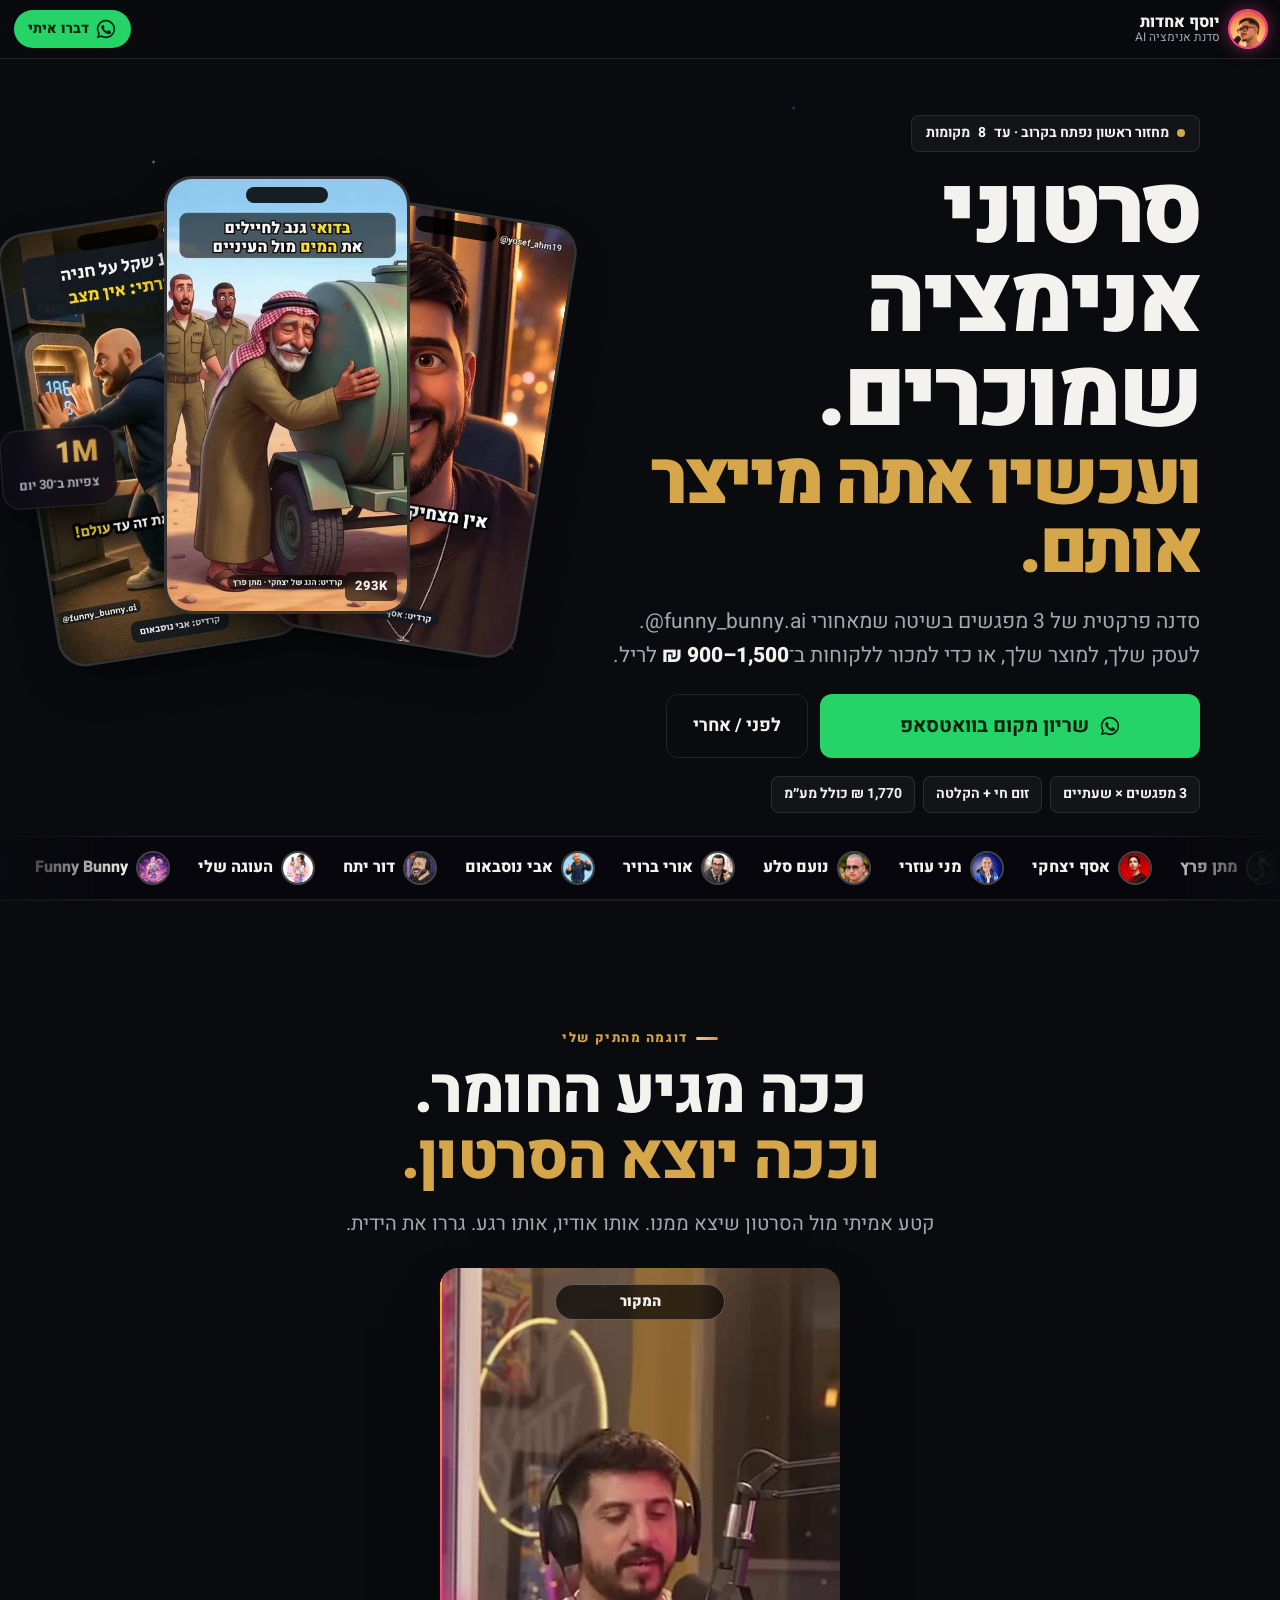
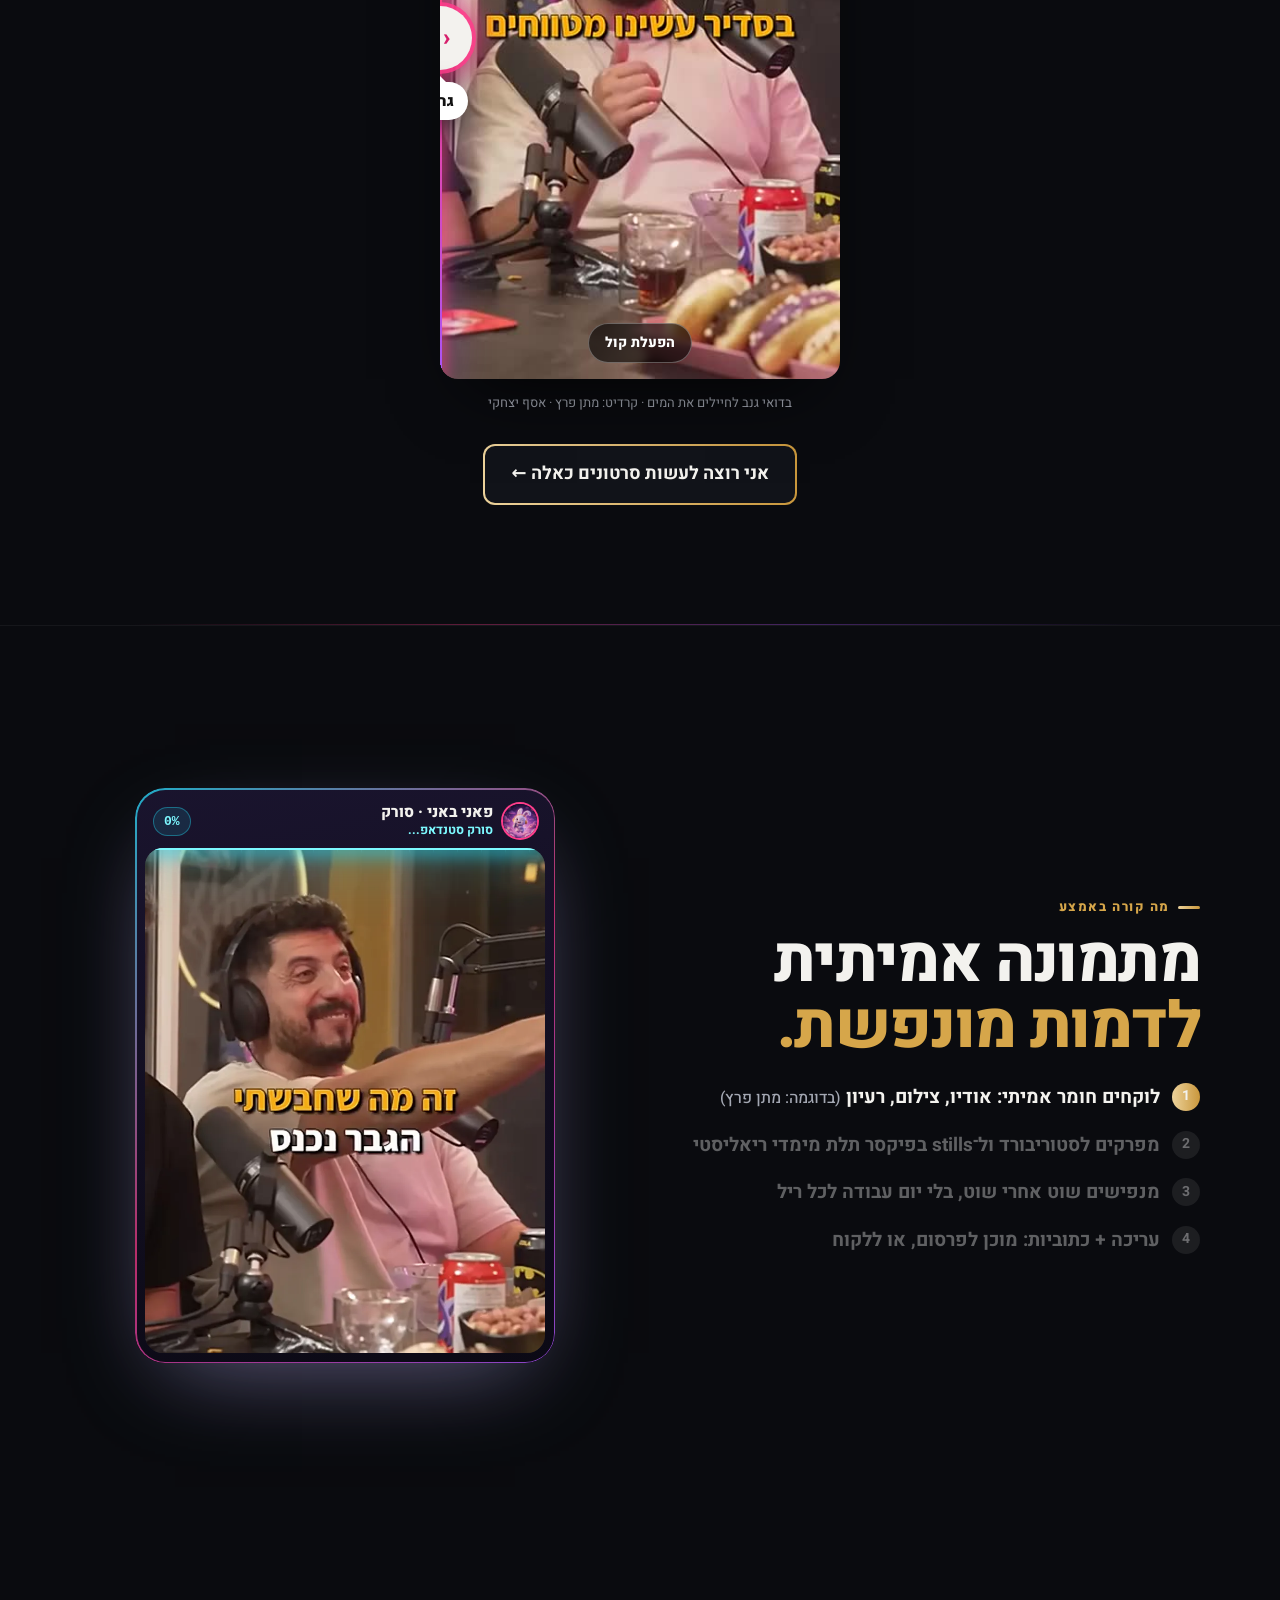
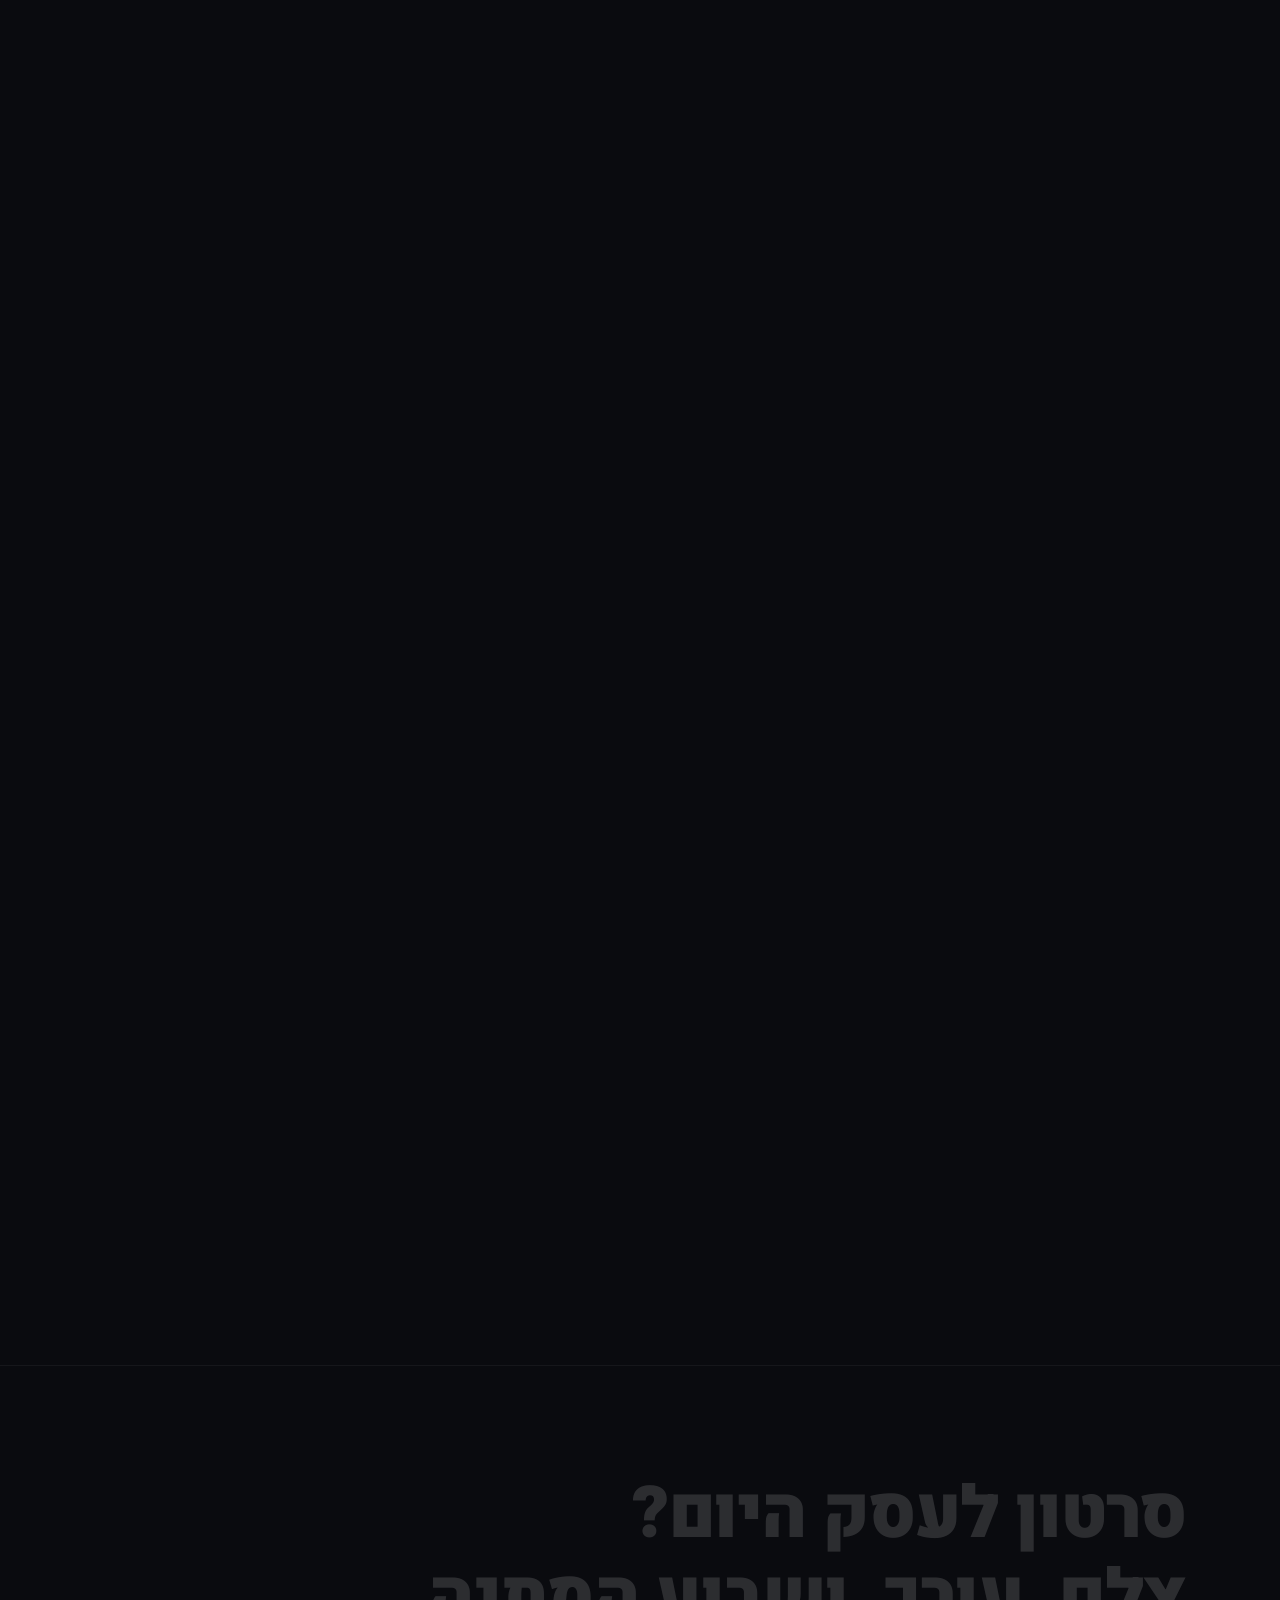
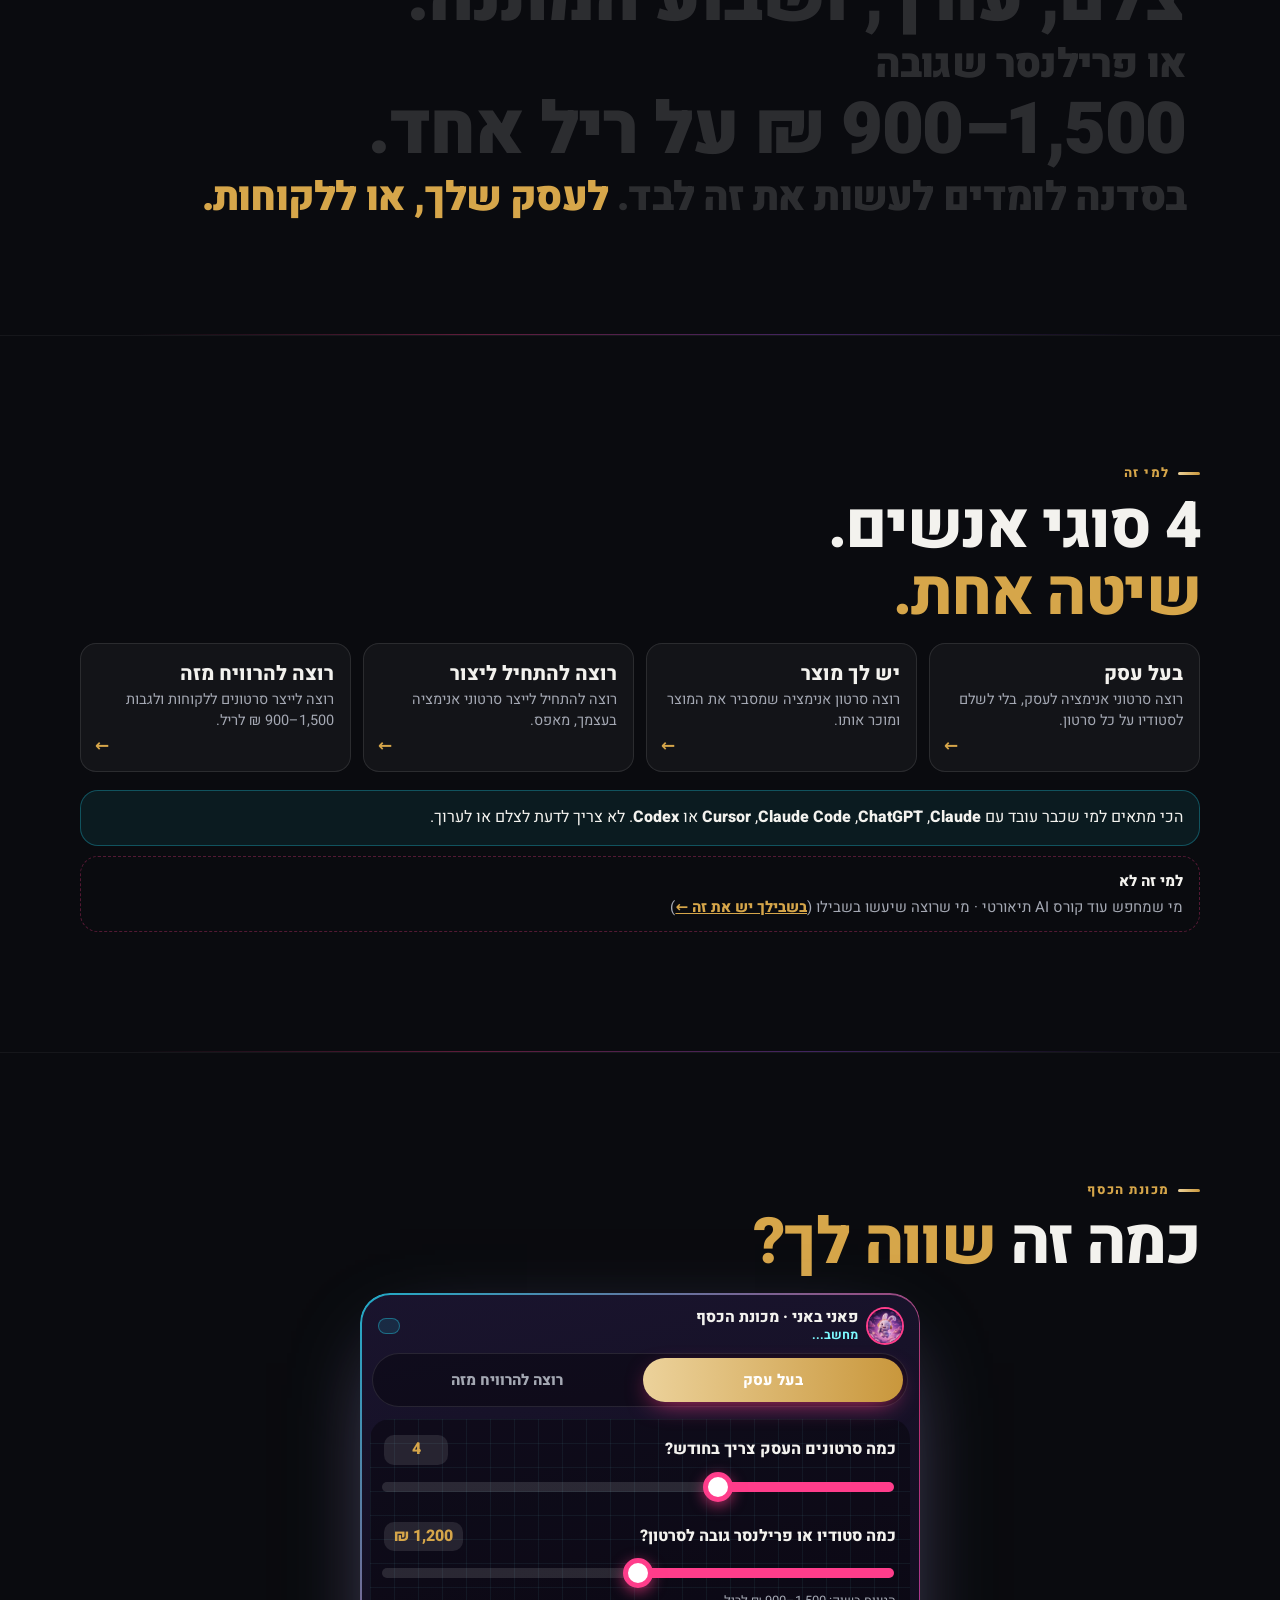
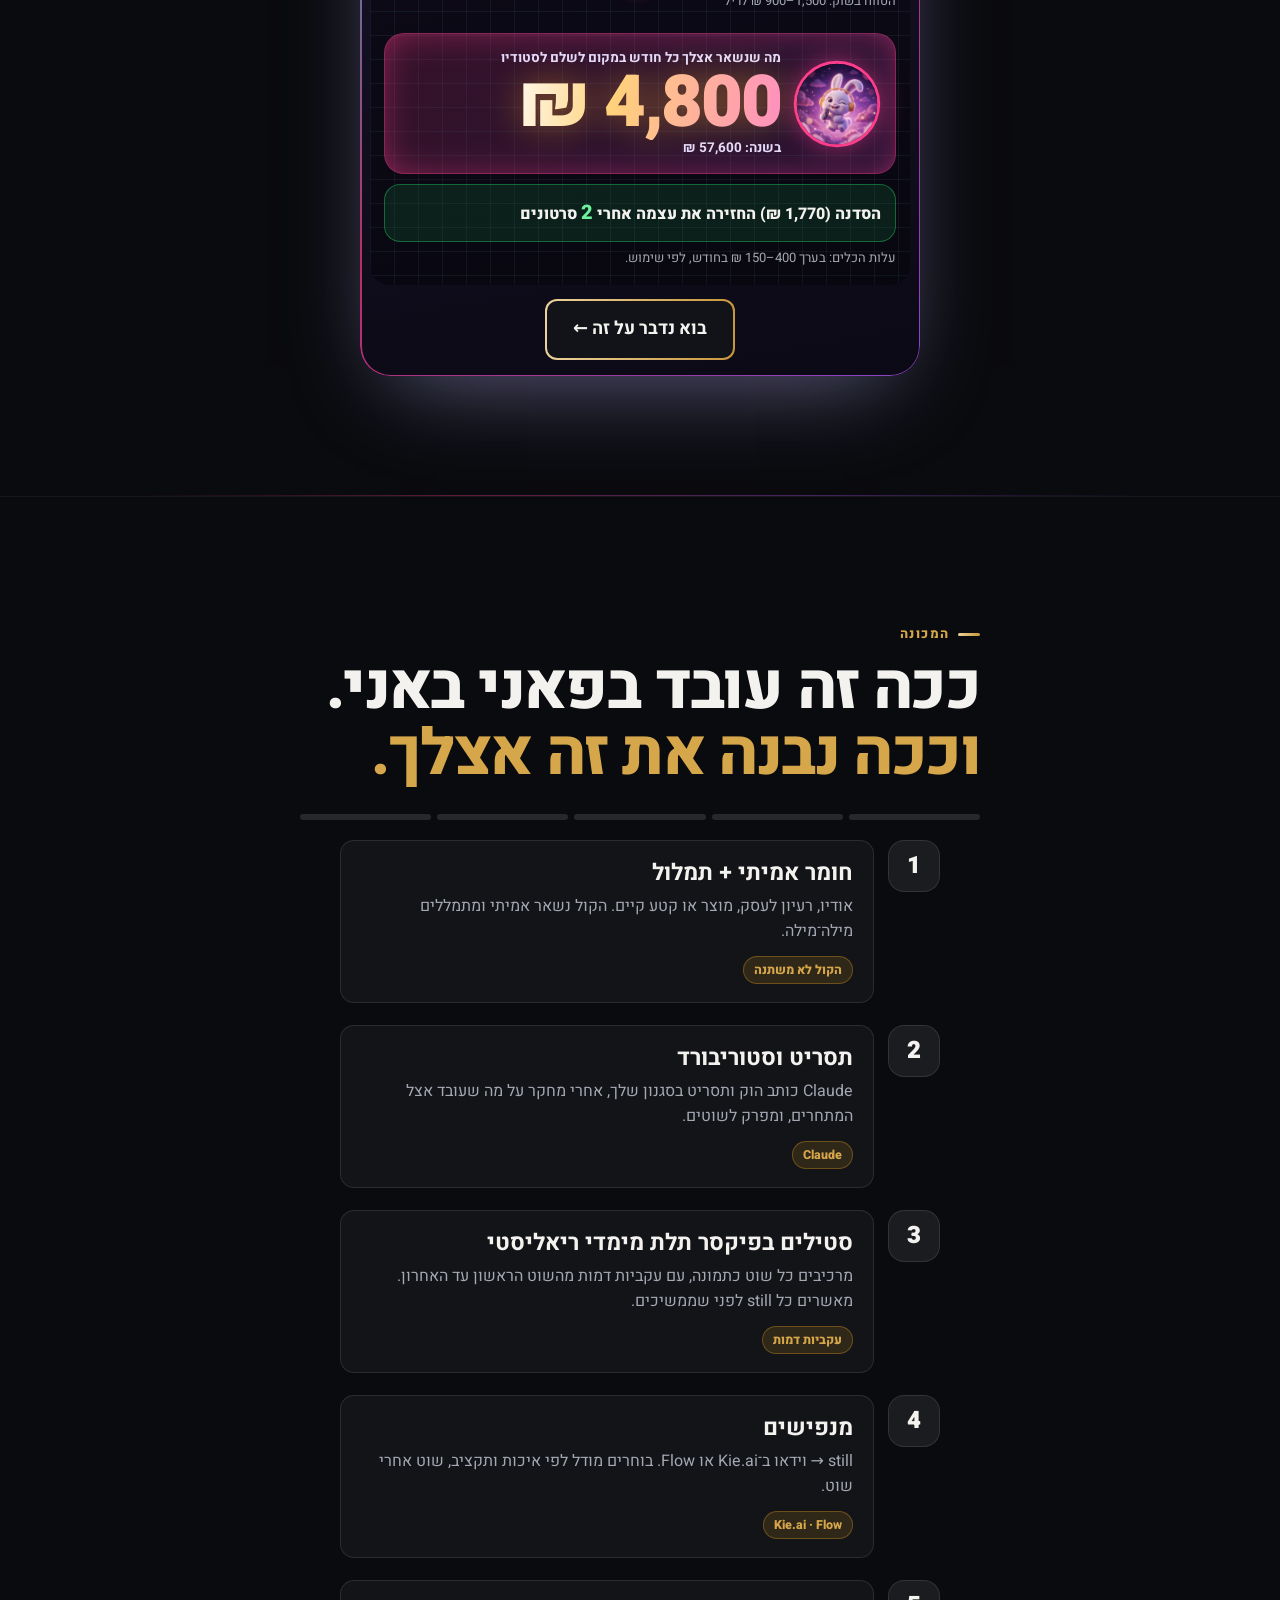
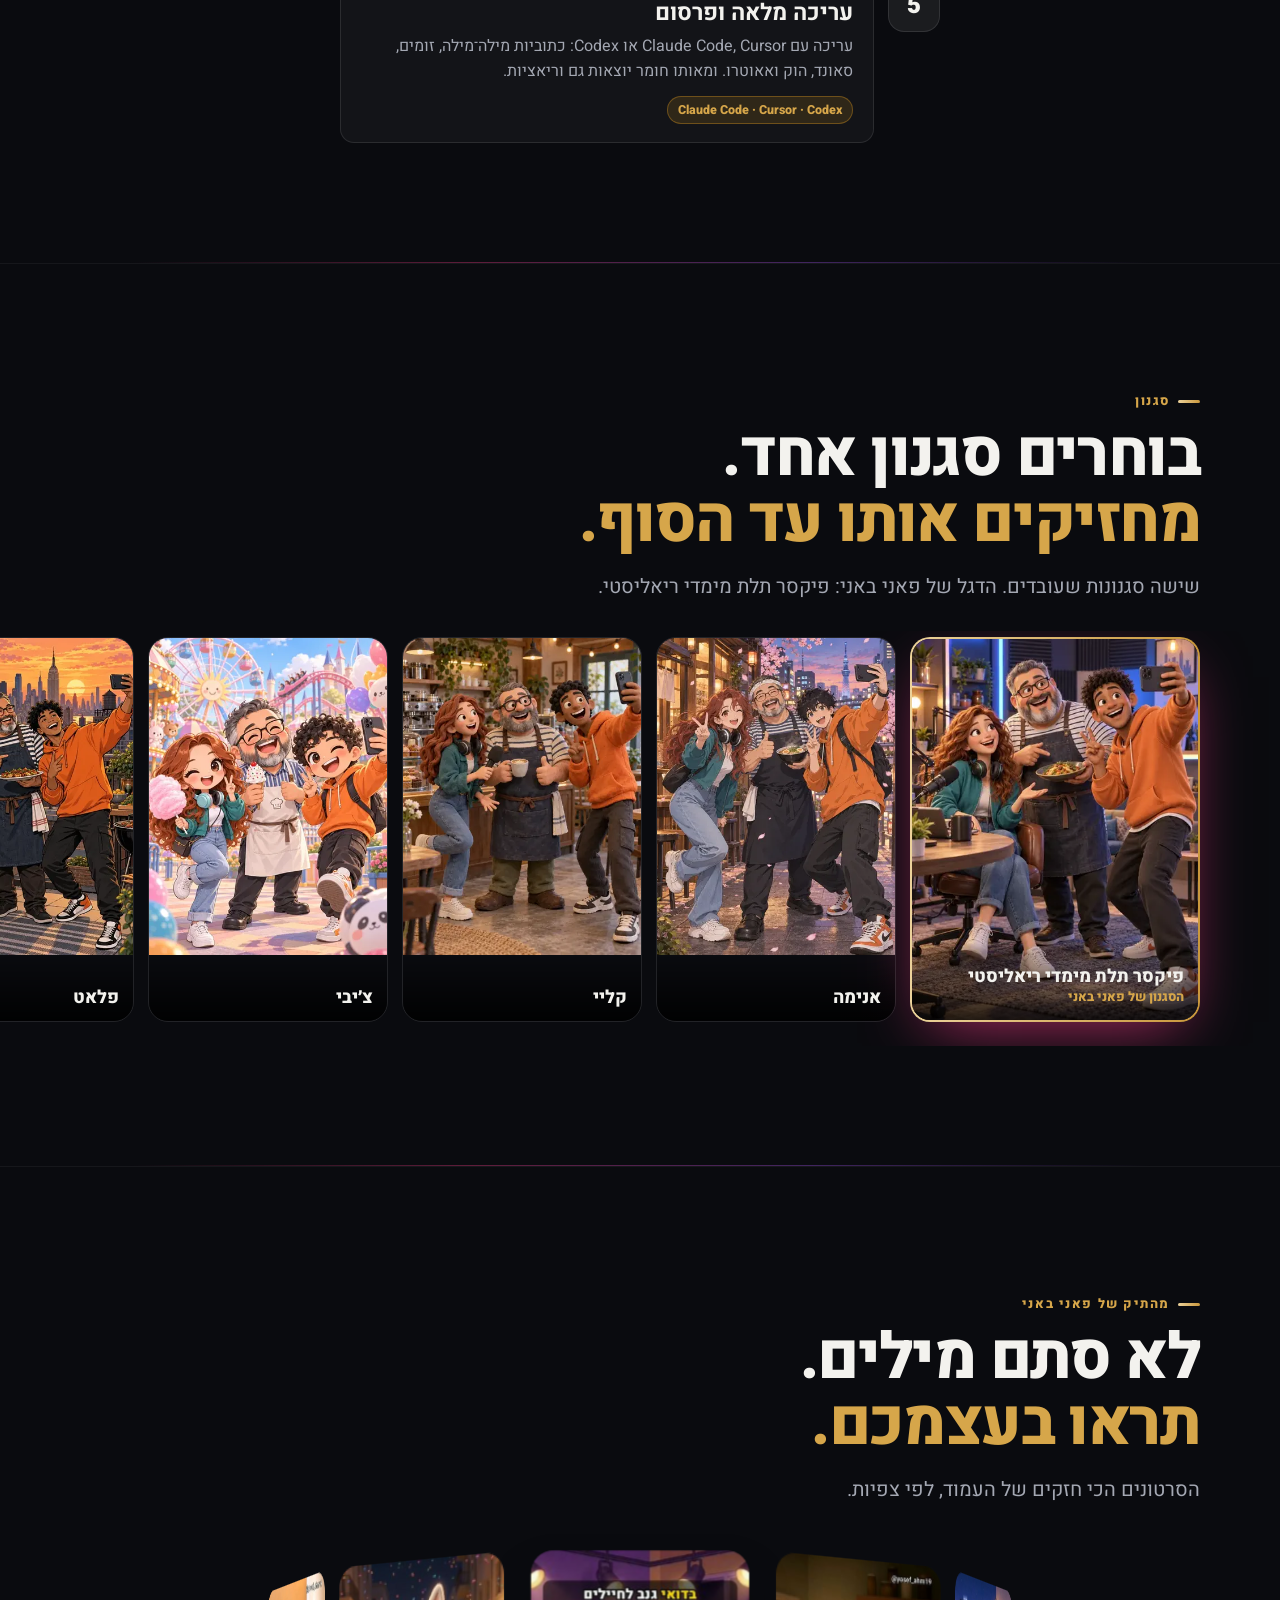
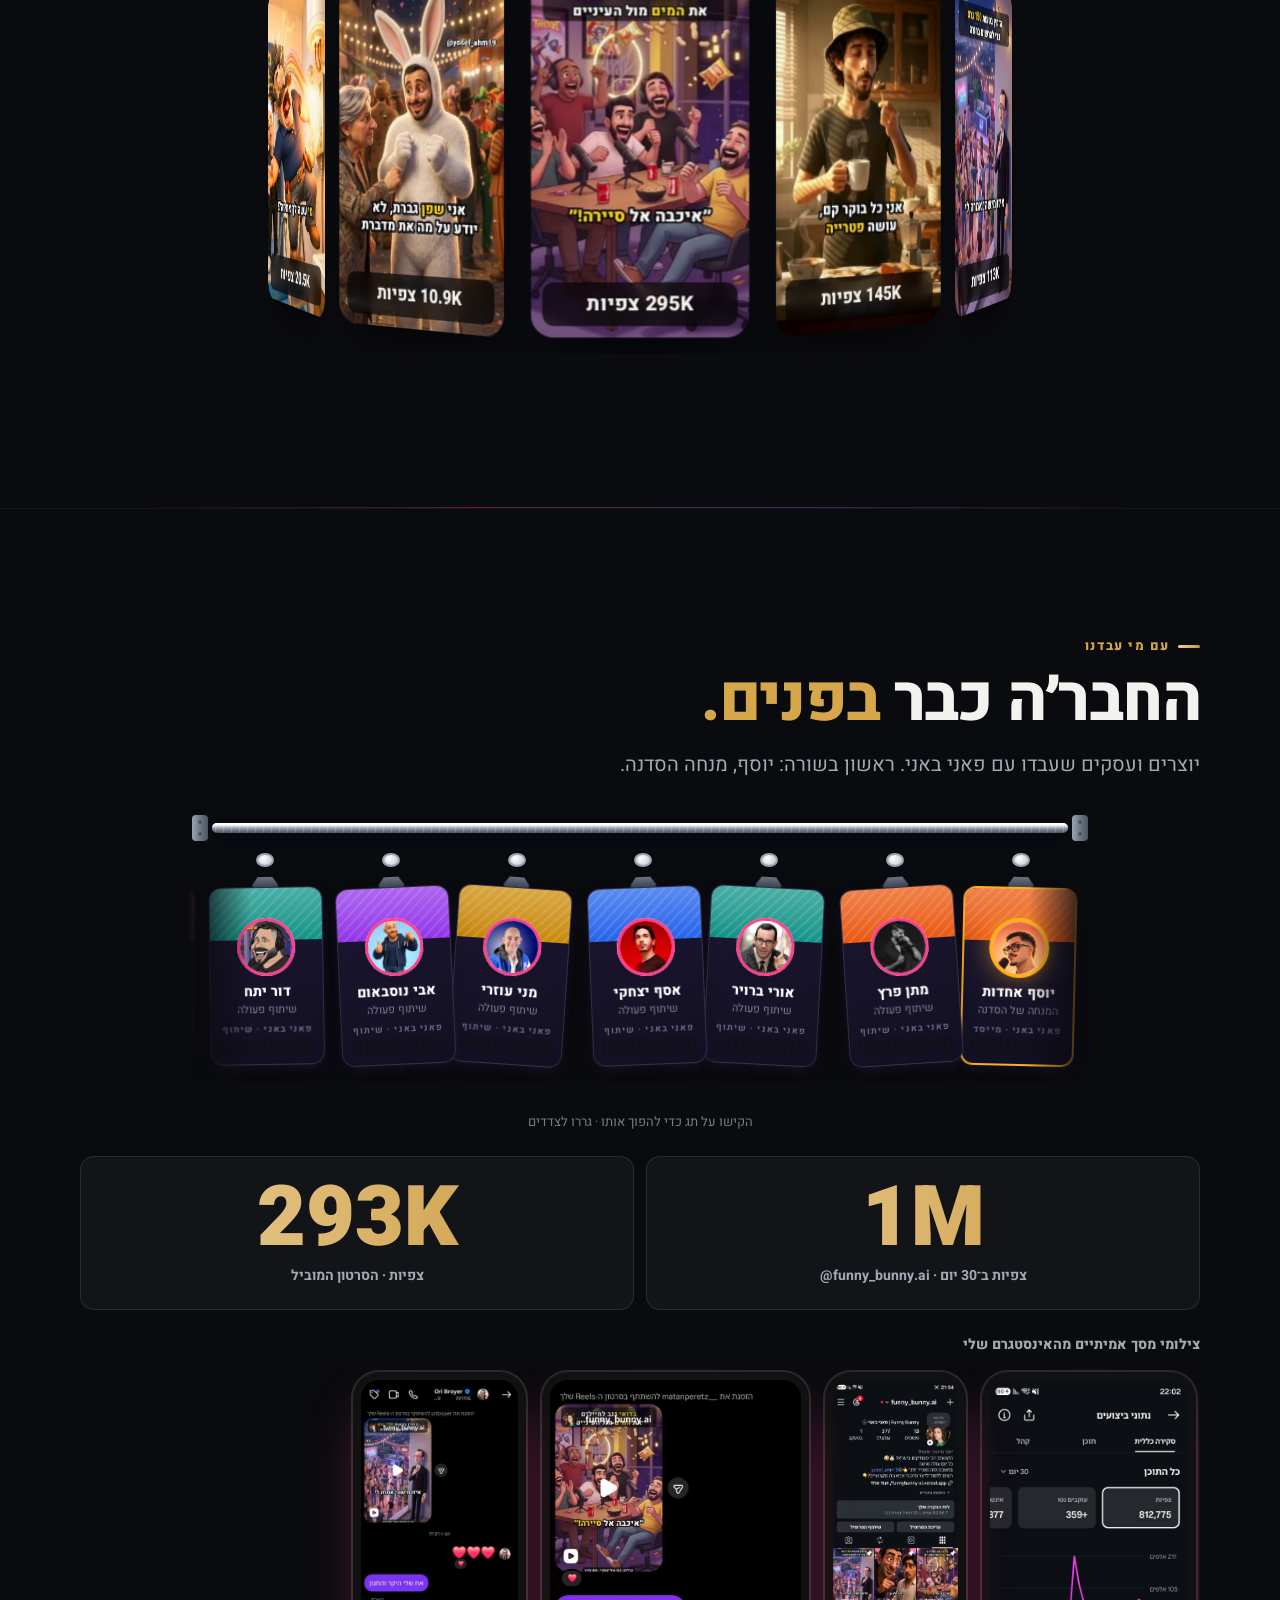
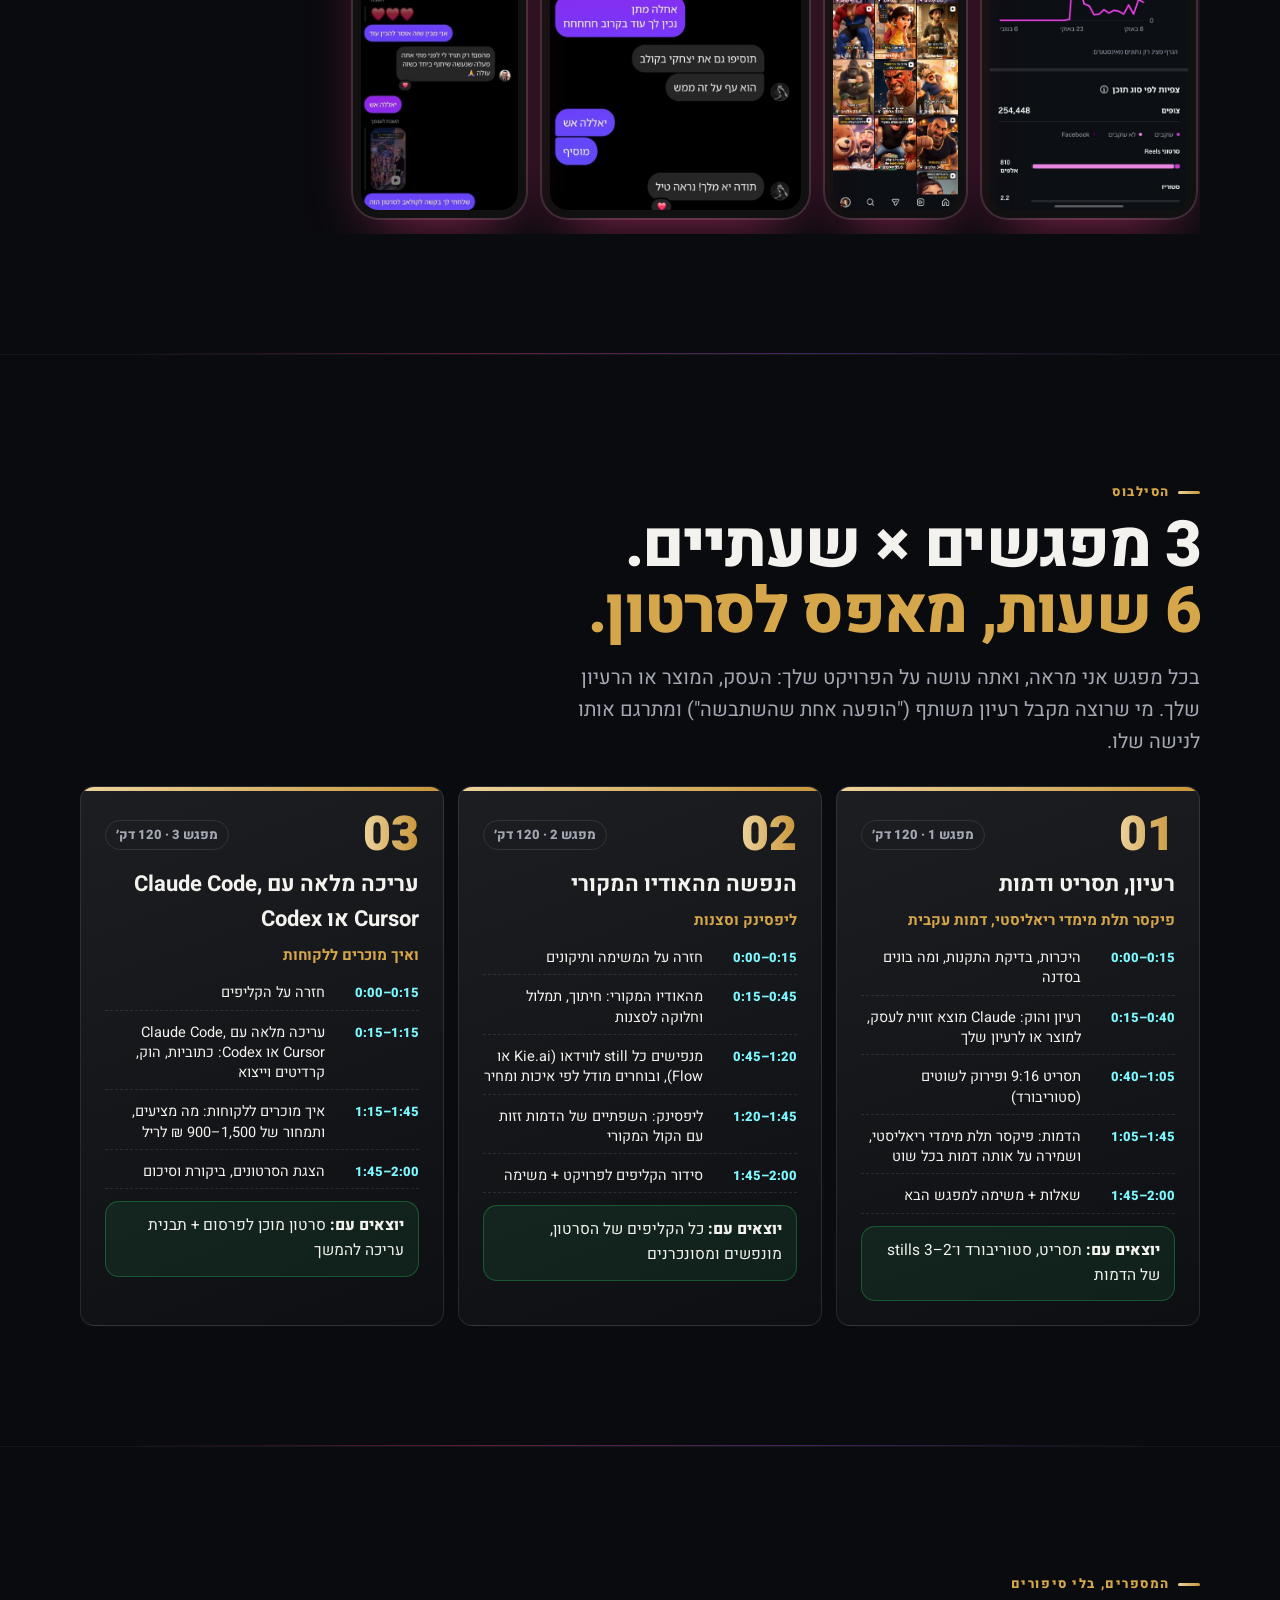
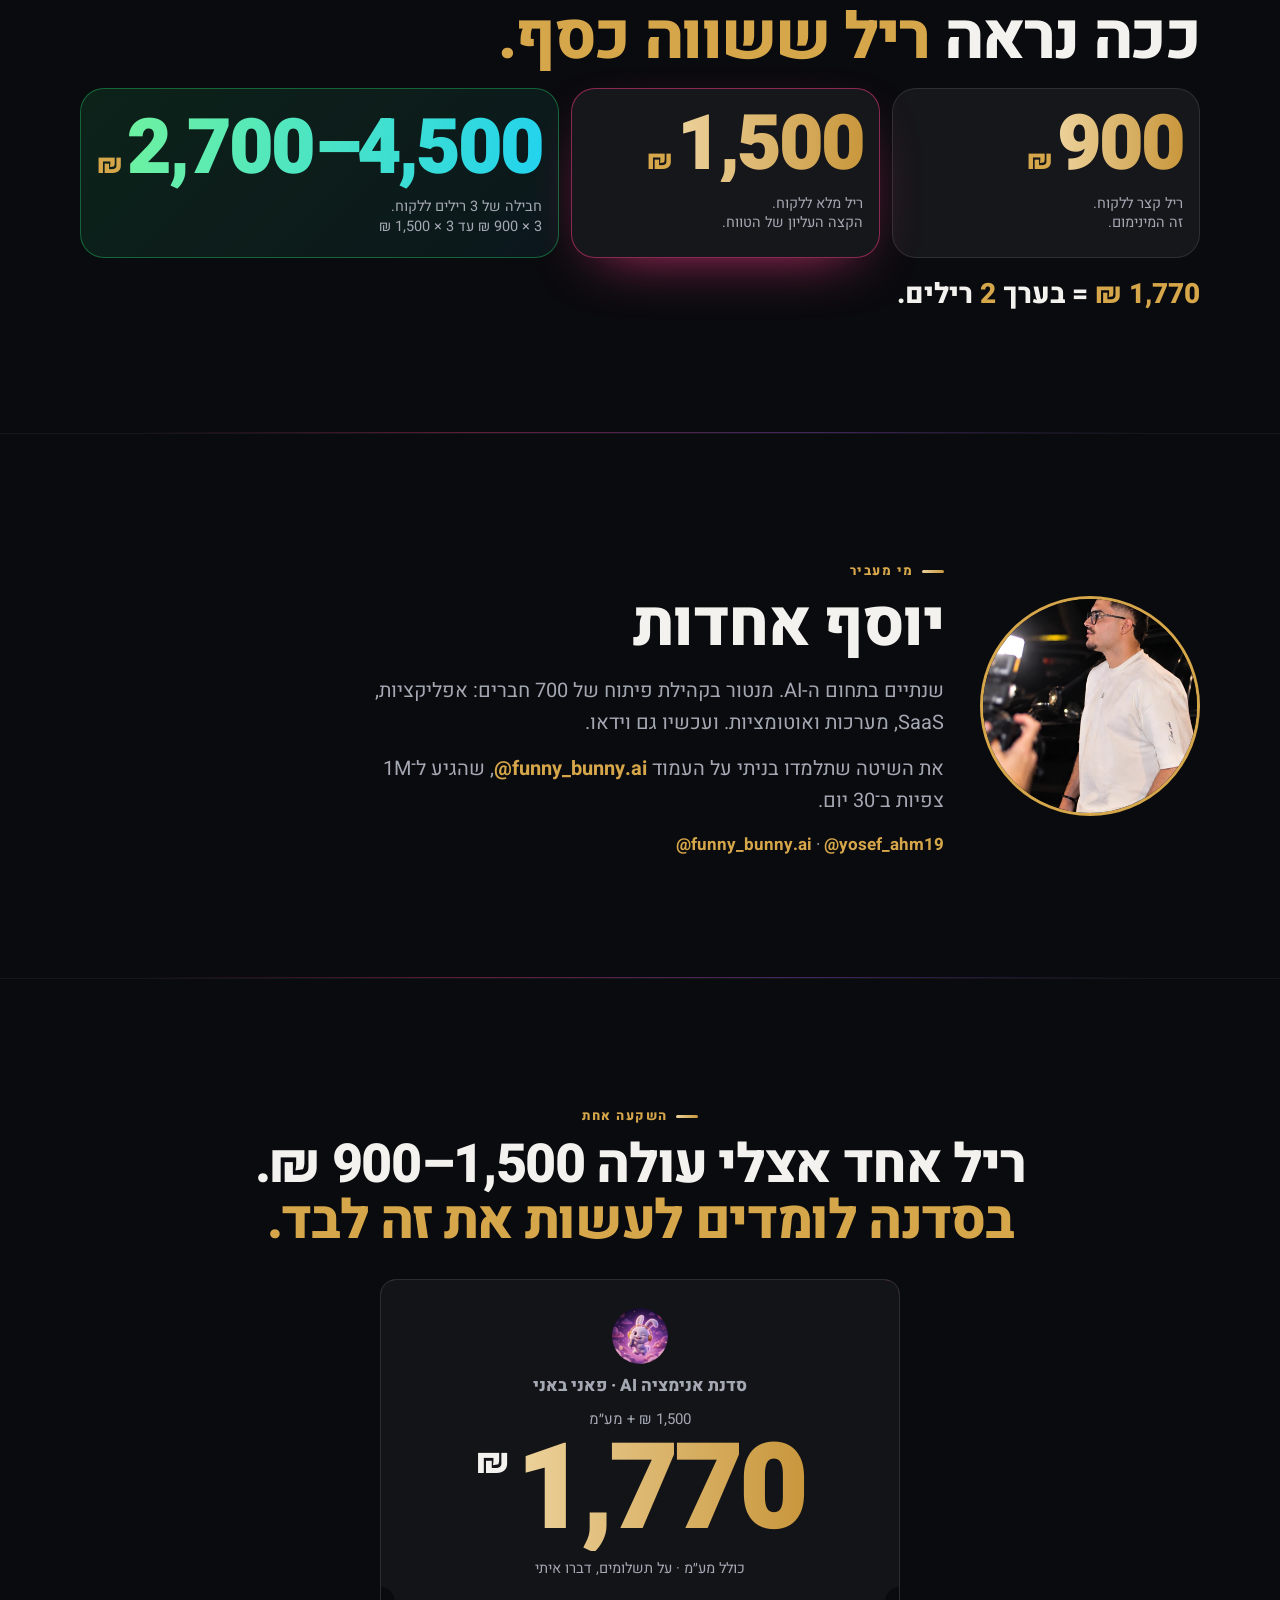
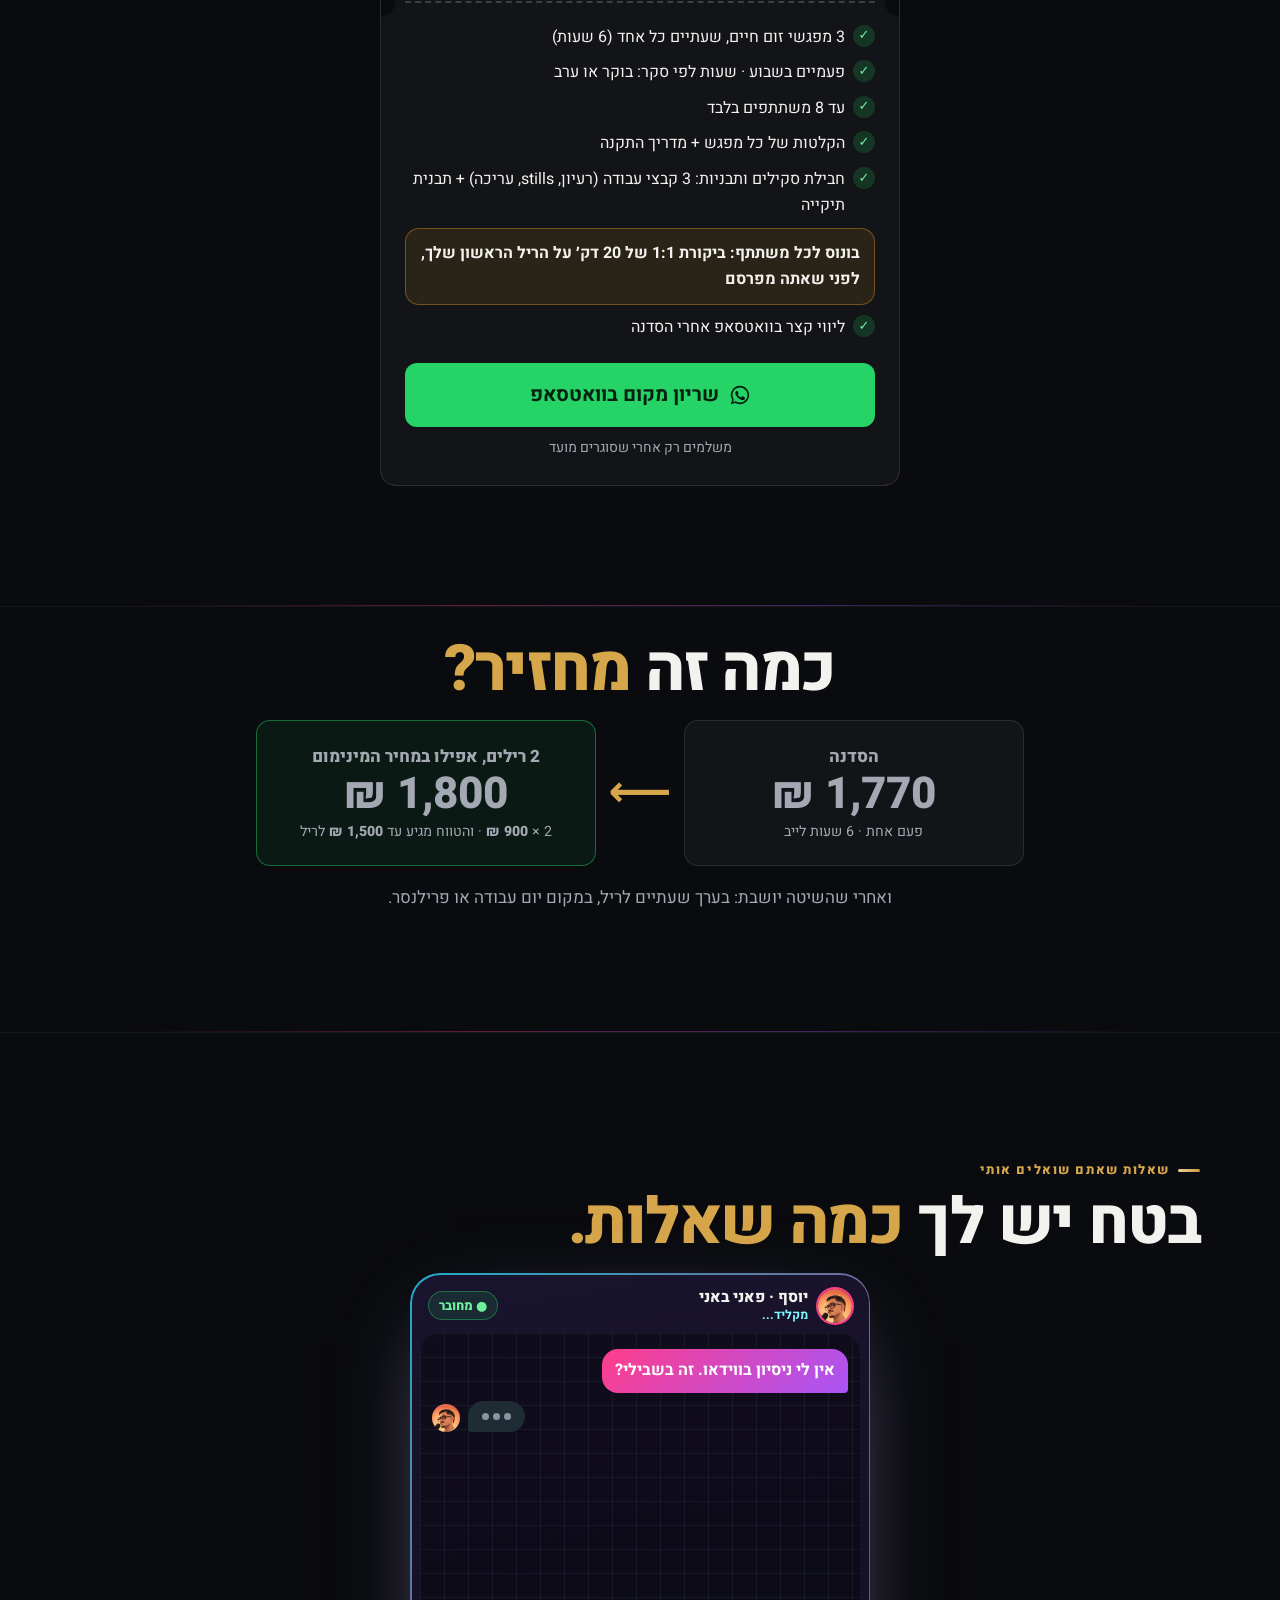
==== commit 87461637: "fix(funny-bunny-course): stack machine steps vertically on desktop Single centered column with horiz" ====
--- a/funny-bunny-course/index.html
+++ b/funny-bunny-course/index.html
@@ -11,7 +11,7 @@
 <meta name="theme-color" content="#07060d">
 <link rel="icon" href="img/bunny.webp?v=5">
 <link rel="preload" href="f/heebo-hebrew.woff2?v=5" as="font" type="font/woff2" crossorigin>
-<link rel="stylesheet" href="styles.css?v=11">
+<link rel="stylesheet" href="styles.css?v=12">
 <link rel="stylesheet" href="lanyard.css?v=5">
 <link rel="stylesheet" href="pro.css?v=2">
 </head>
--- a/funny-bunny-course/styles.css
+++ b/funny-bunny-course/styles.css
@@ -310,12 +310,14 @@
   .scan-grid{grid-template-columns:1fr 1fr;gap:60px}
   .dev-scan{width:min(440px,62vh)}
   .scan-steps li{font-size:19px}
-  .steps{grid-template-columns:repeat(5,1fr);gap:12px}
-  .st{flex-direction:column}
-  .st-b{min-height:270px}
-  .meter{position:static}
-  .st{opacity:.55}
-  .st-b p{color:#cfc9e2}
+  .machine .wrap{max-width:680px;margin-inline:auto}
+  .meter{position:sticky;top:72px;max-width:100%}
+  .steps{grid-template-columns:1fr;gap:clamp(14px,2.5vh,22px);max-width:600px;margin-inline:auto;width:100%}
+  .st{flex-direction:row;align-items:flex-start;opacity:.5}
+  .st.on,.st.past{opacity:1}
+  .st-b{min-height:0;width:100%}
+  .st h3{font-size:clamp(19px,2.2vw,23px)}
+  .st-b p{color:var(--mut)}
   .who-grid,.ses-row{grid-template-columns:repeat(2,1fr)}
   .ses-row{grid-template-columns:repeat(3,1fr)}
   .reels{grid-auto-flow:row;grid-template-columns:repeat(3,1fr);overflow:visible;margin:0;padding:0}
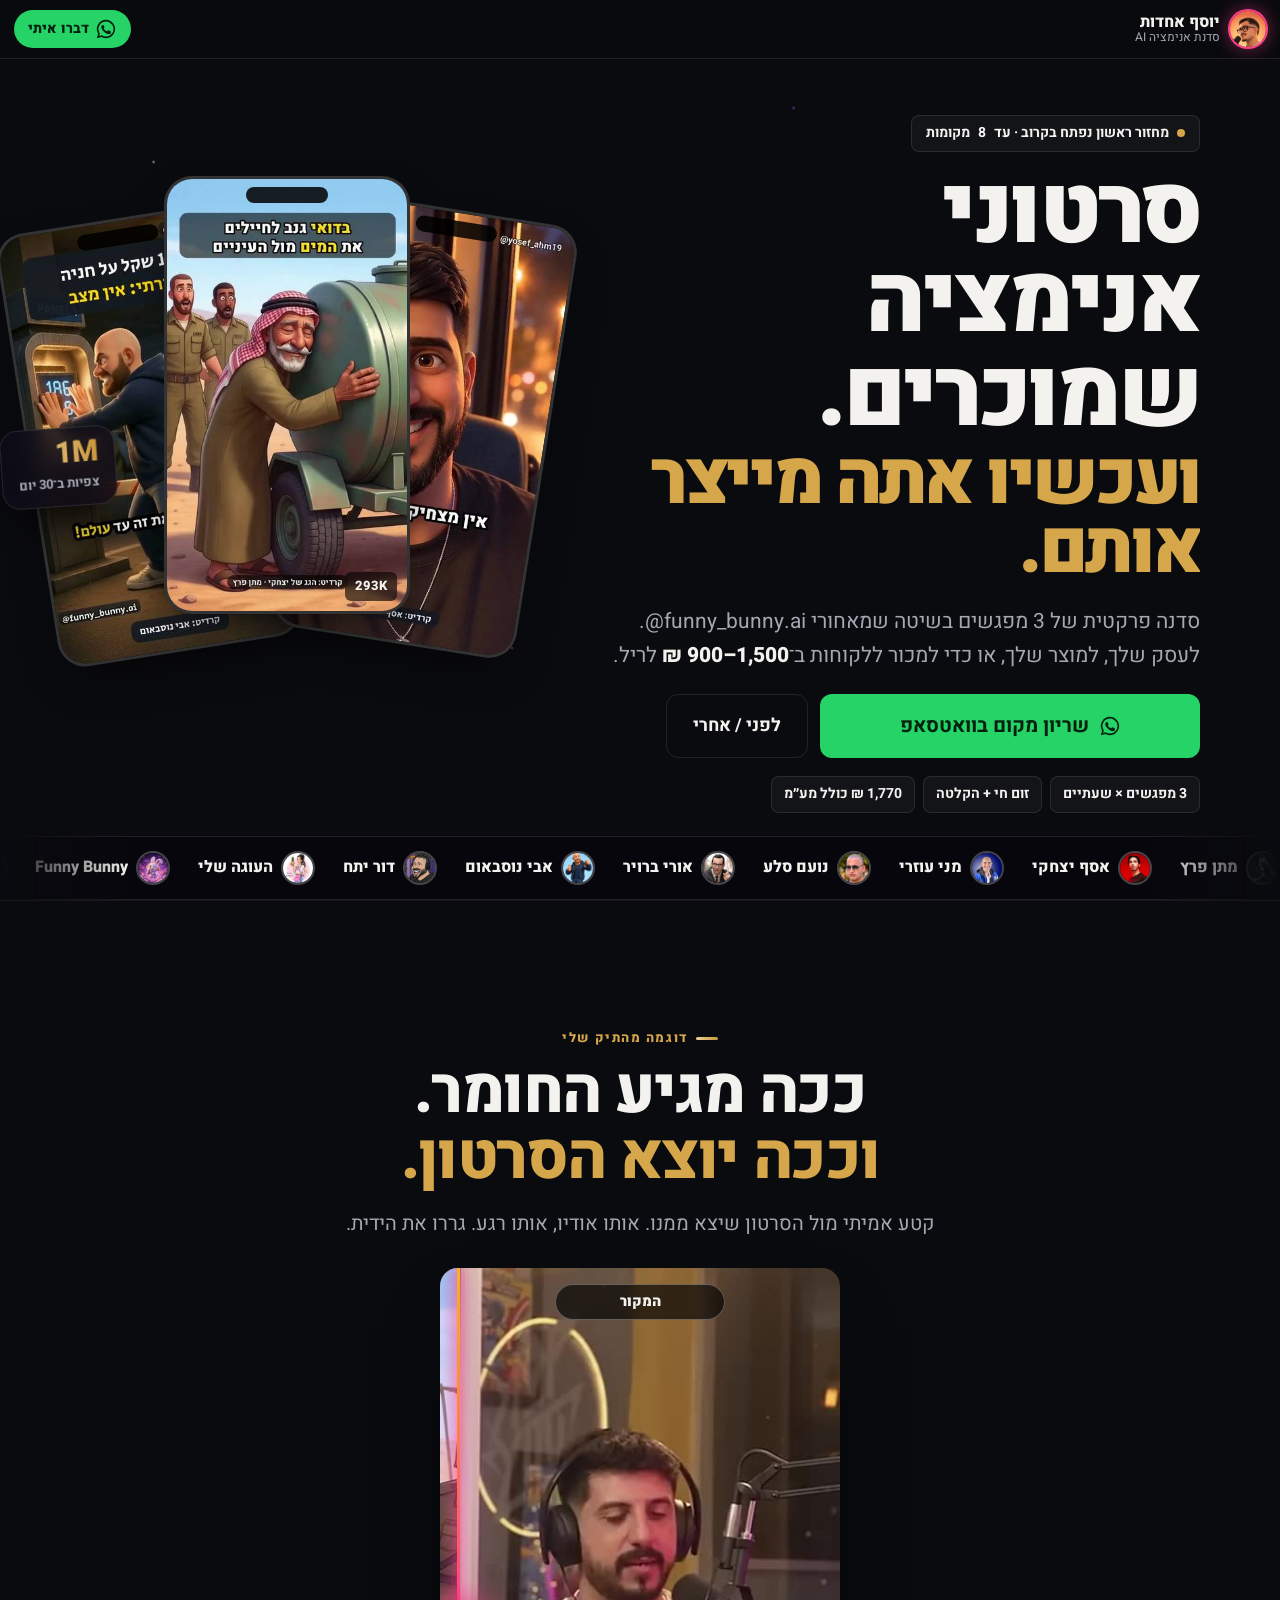
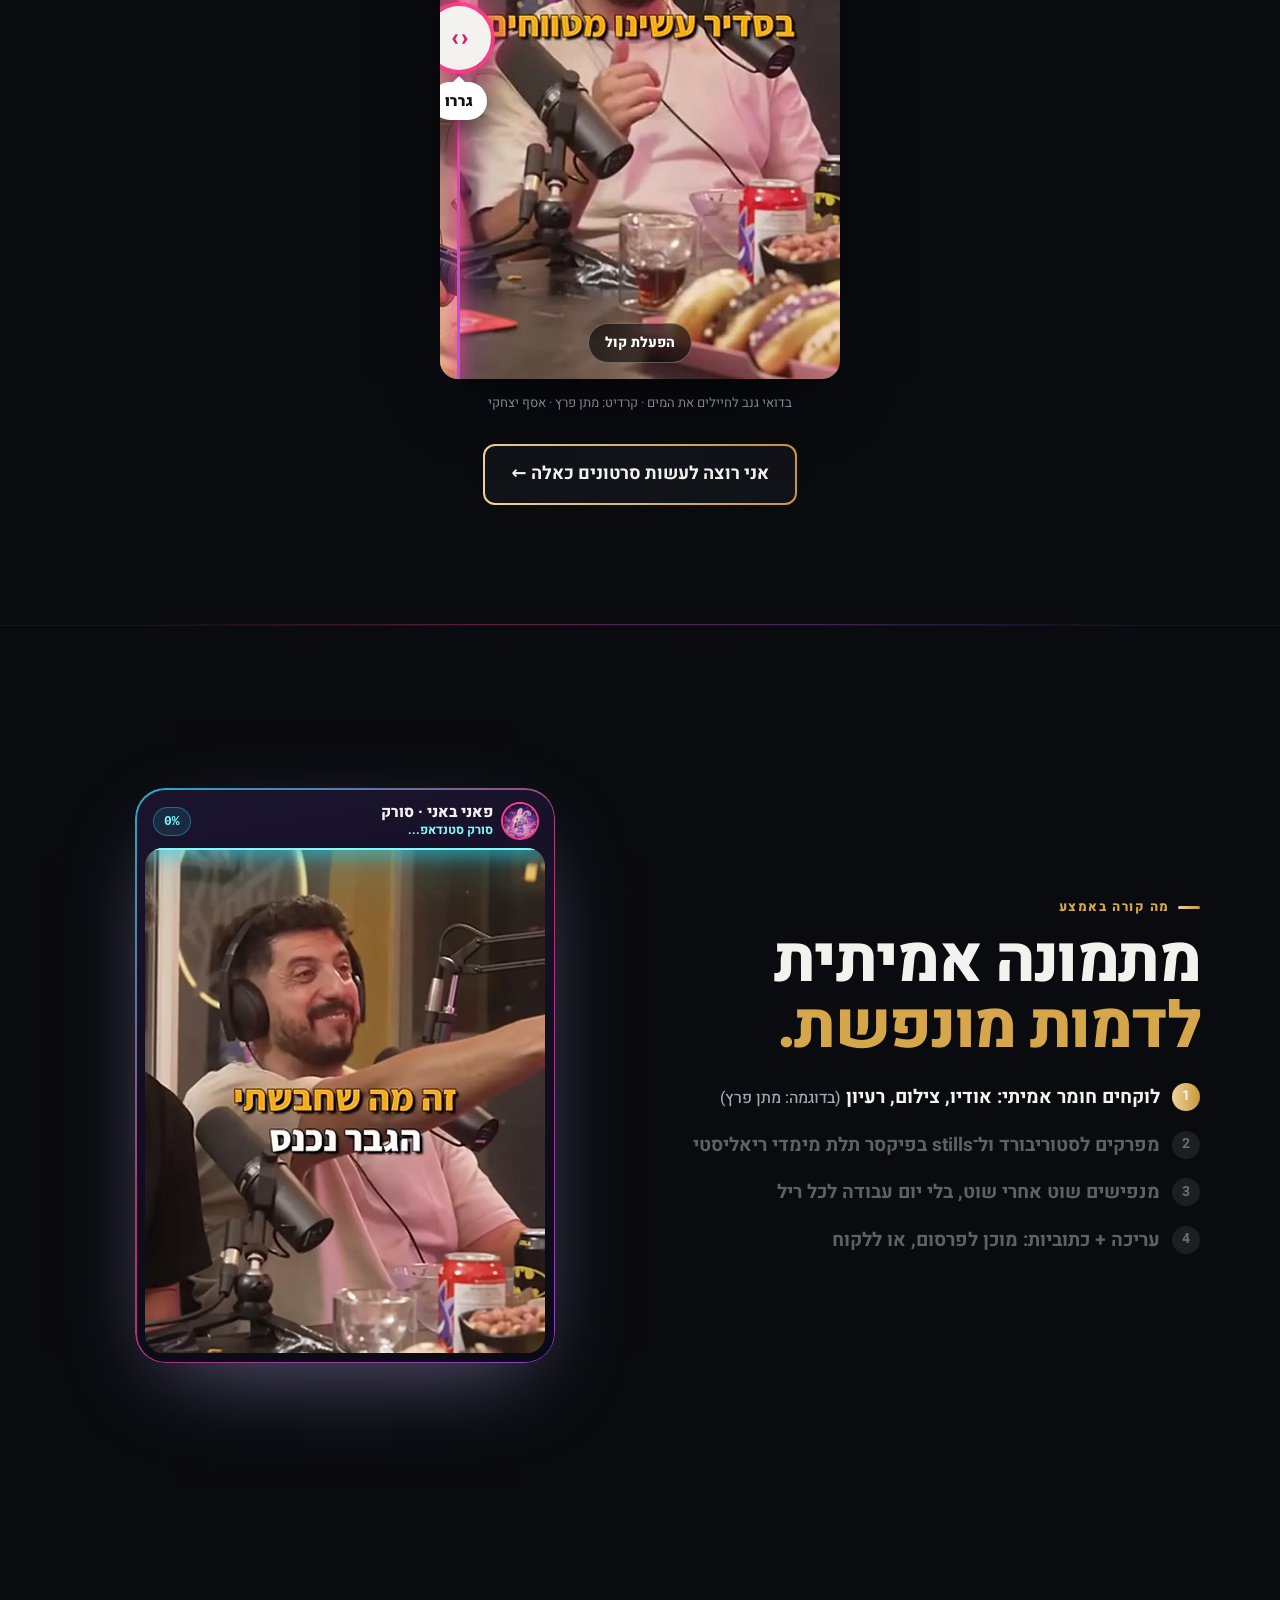
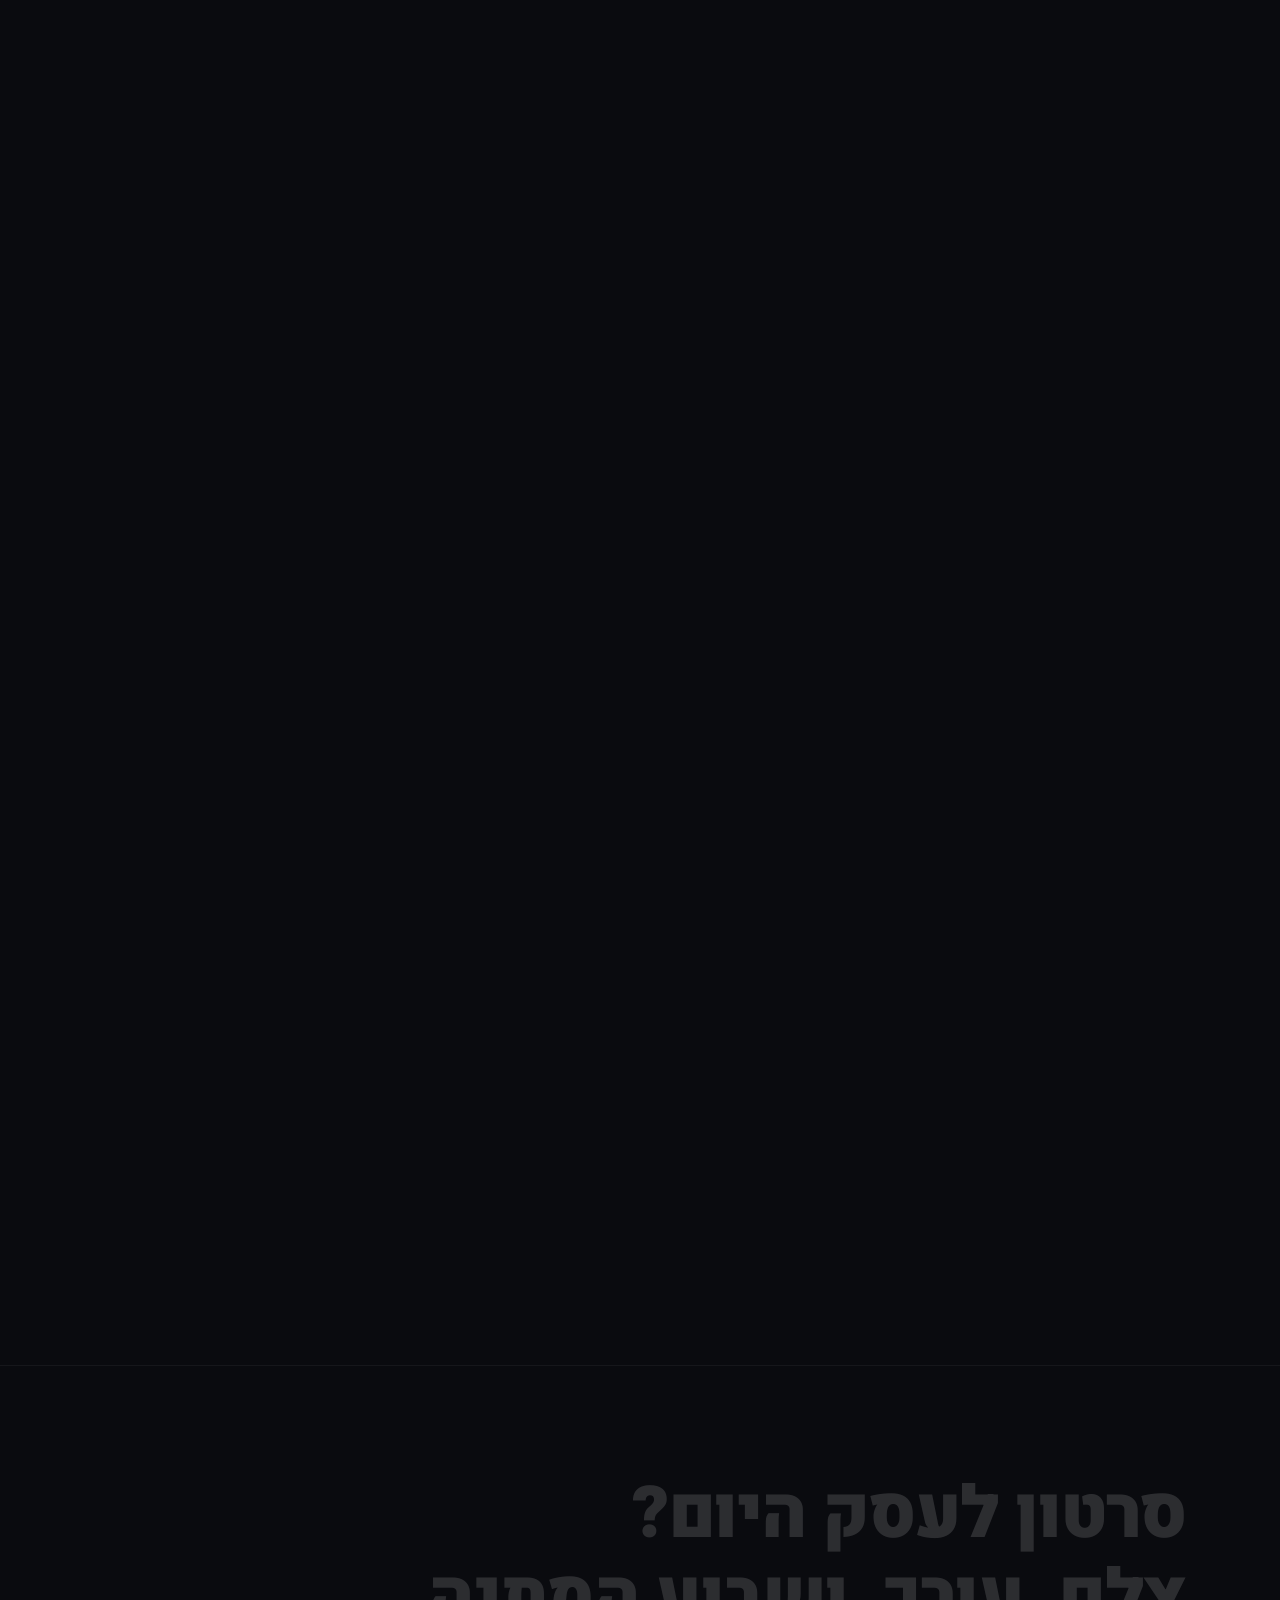
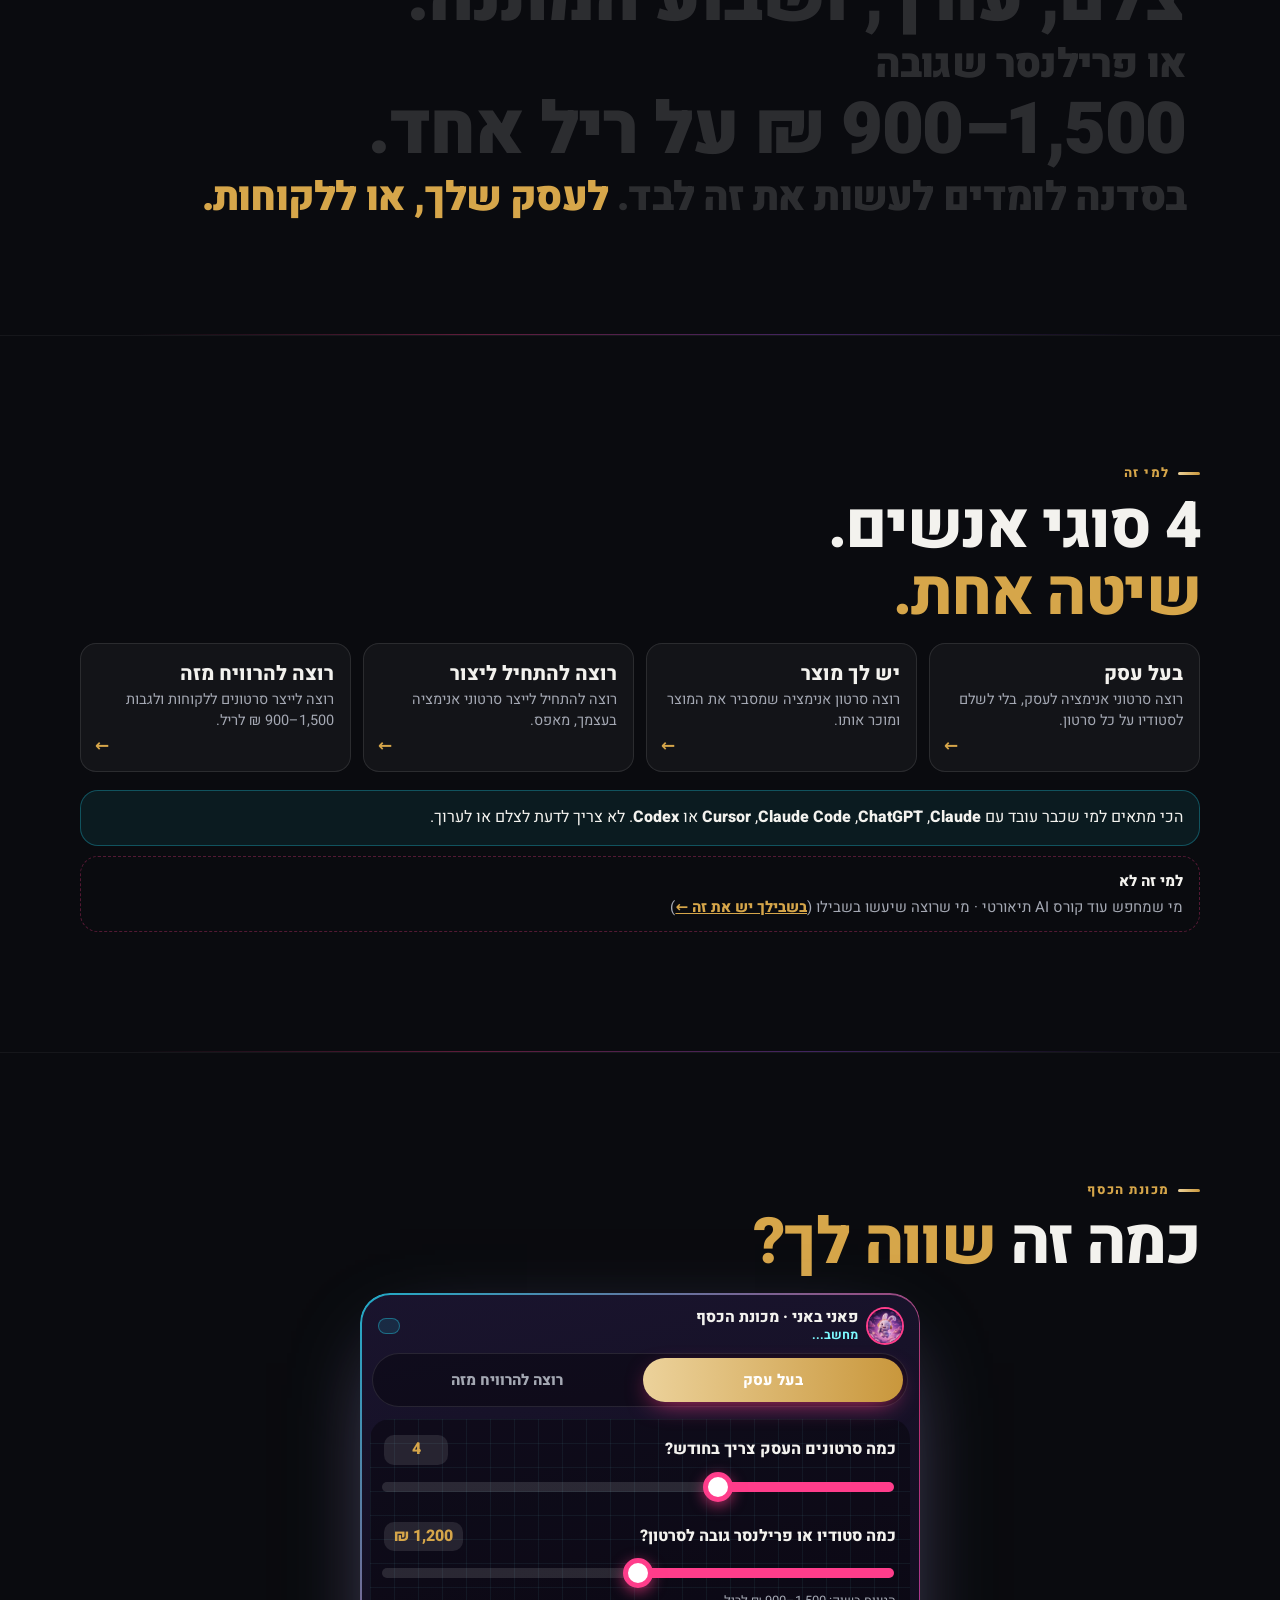
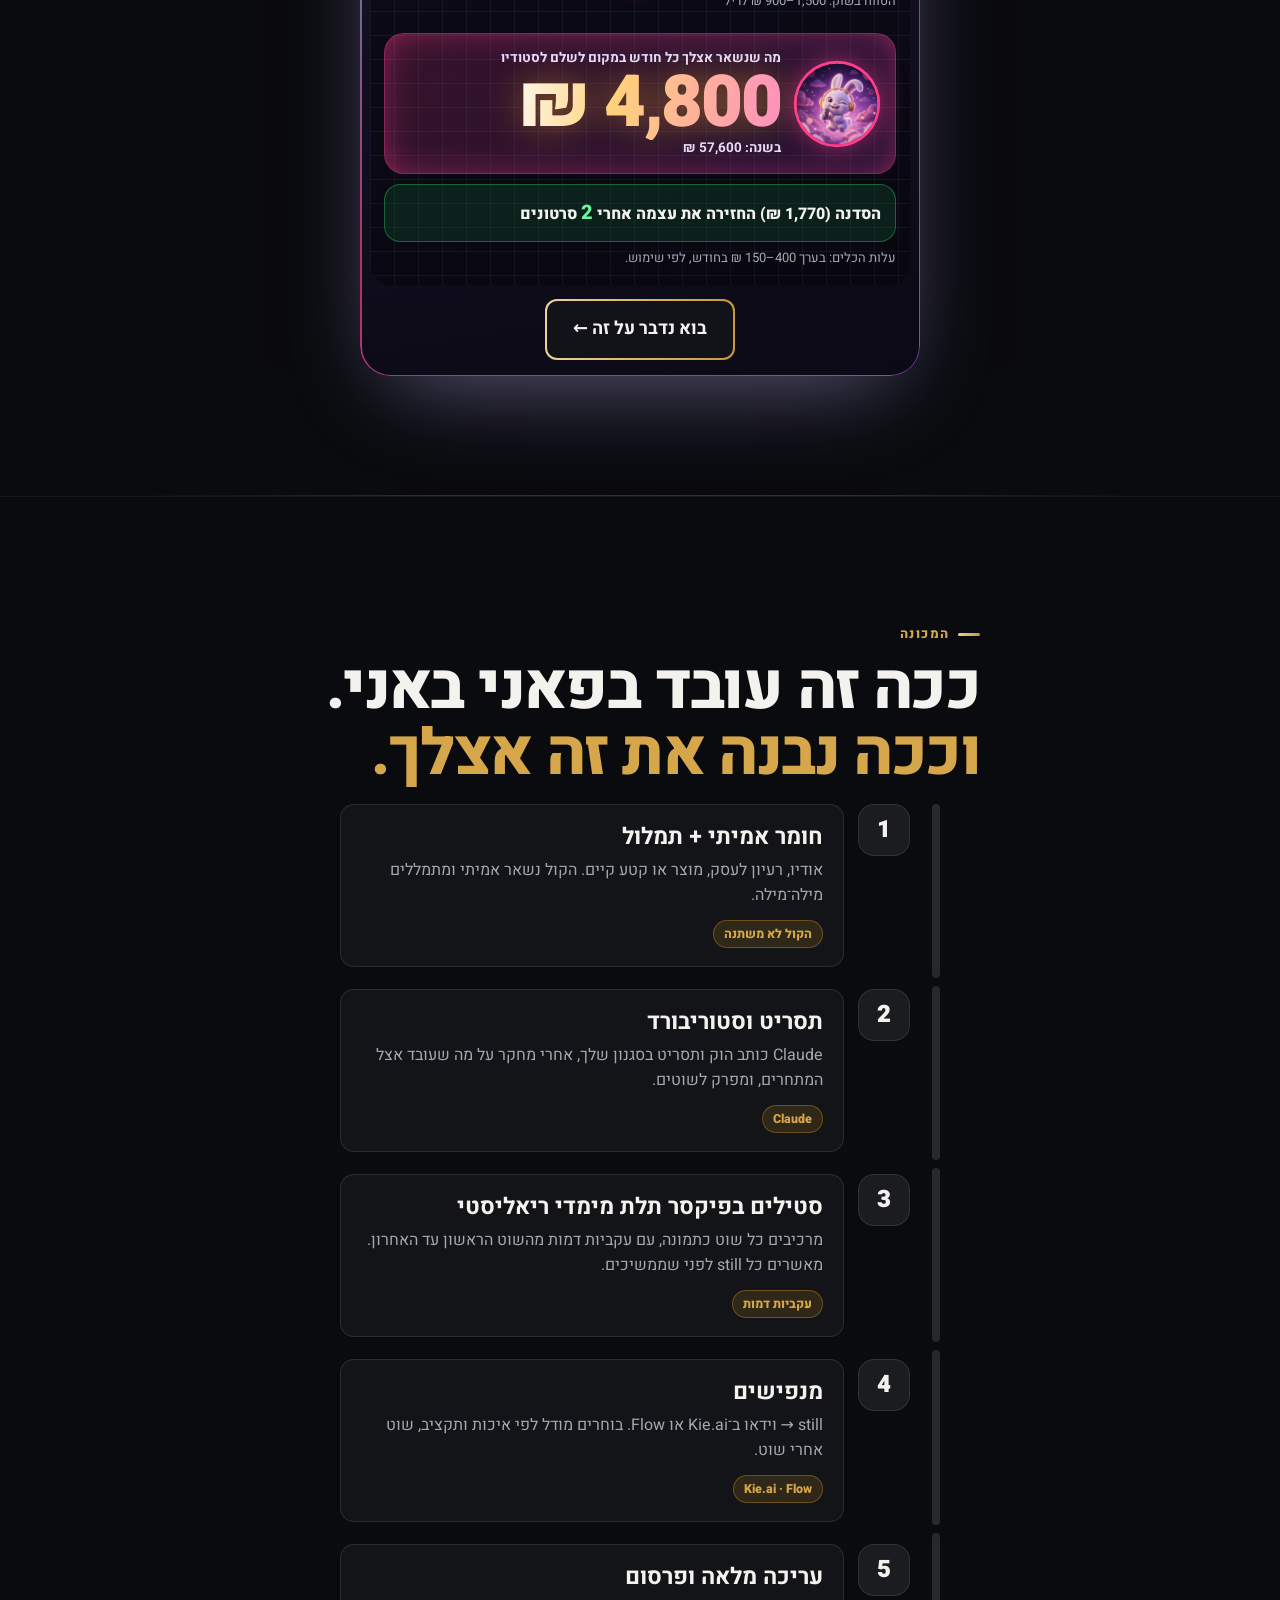
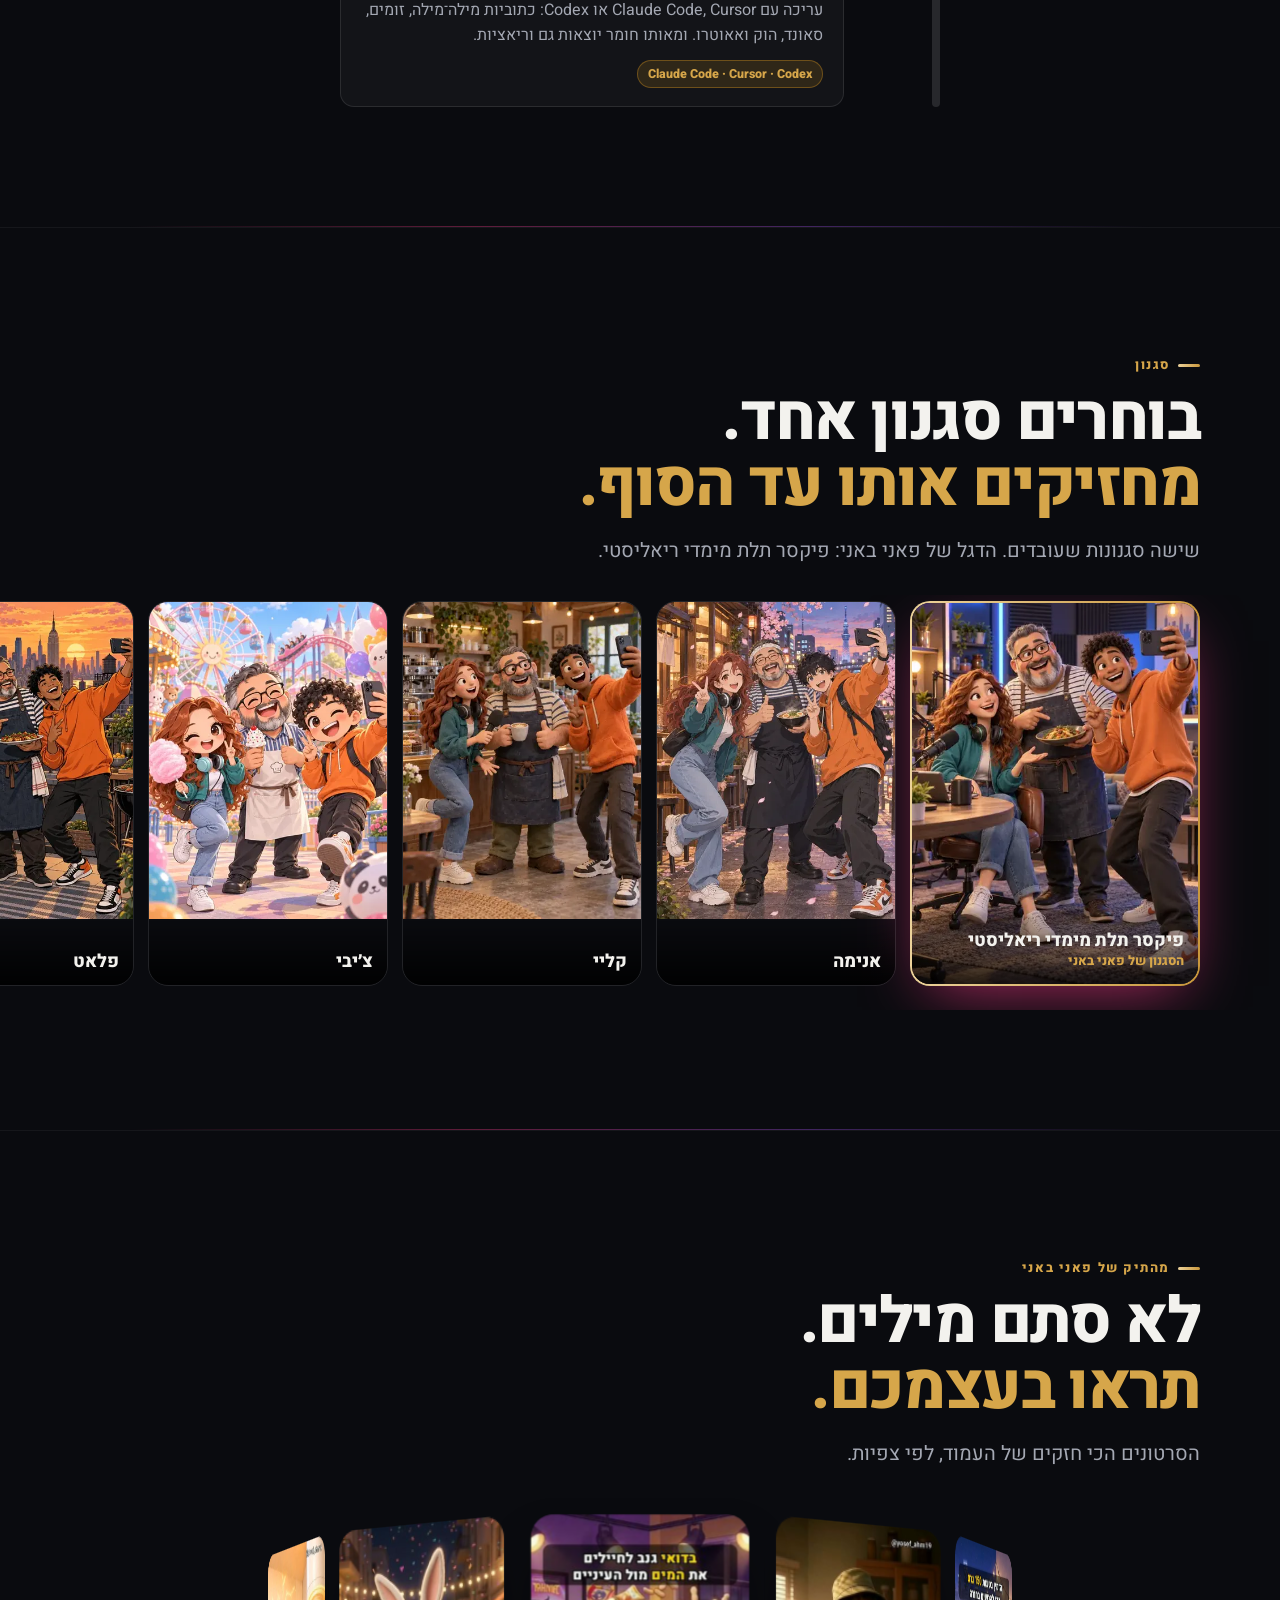
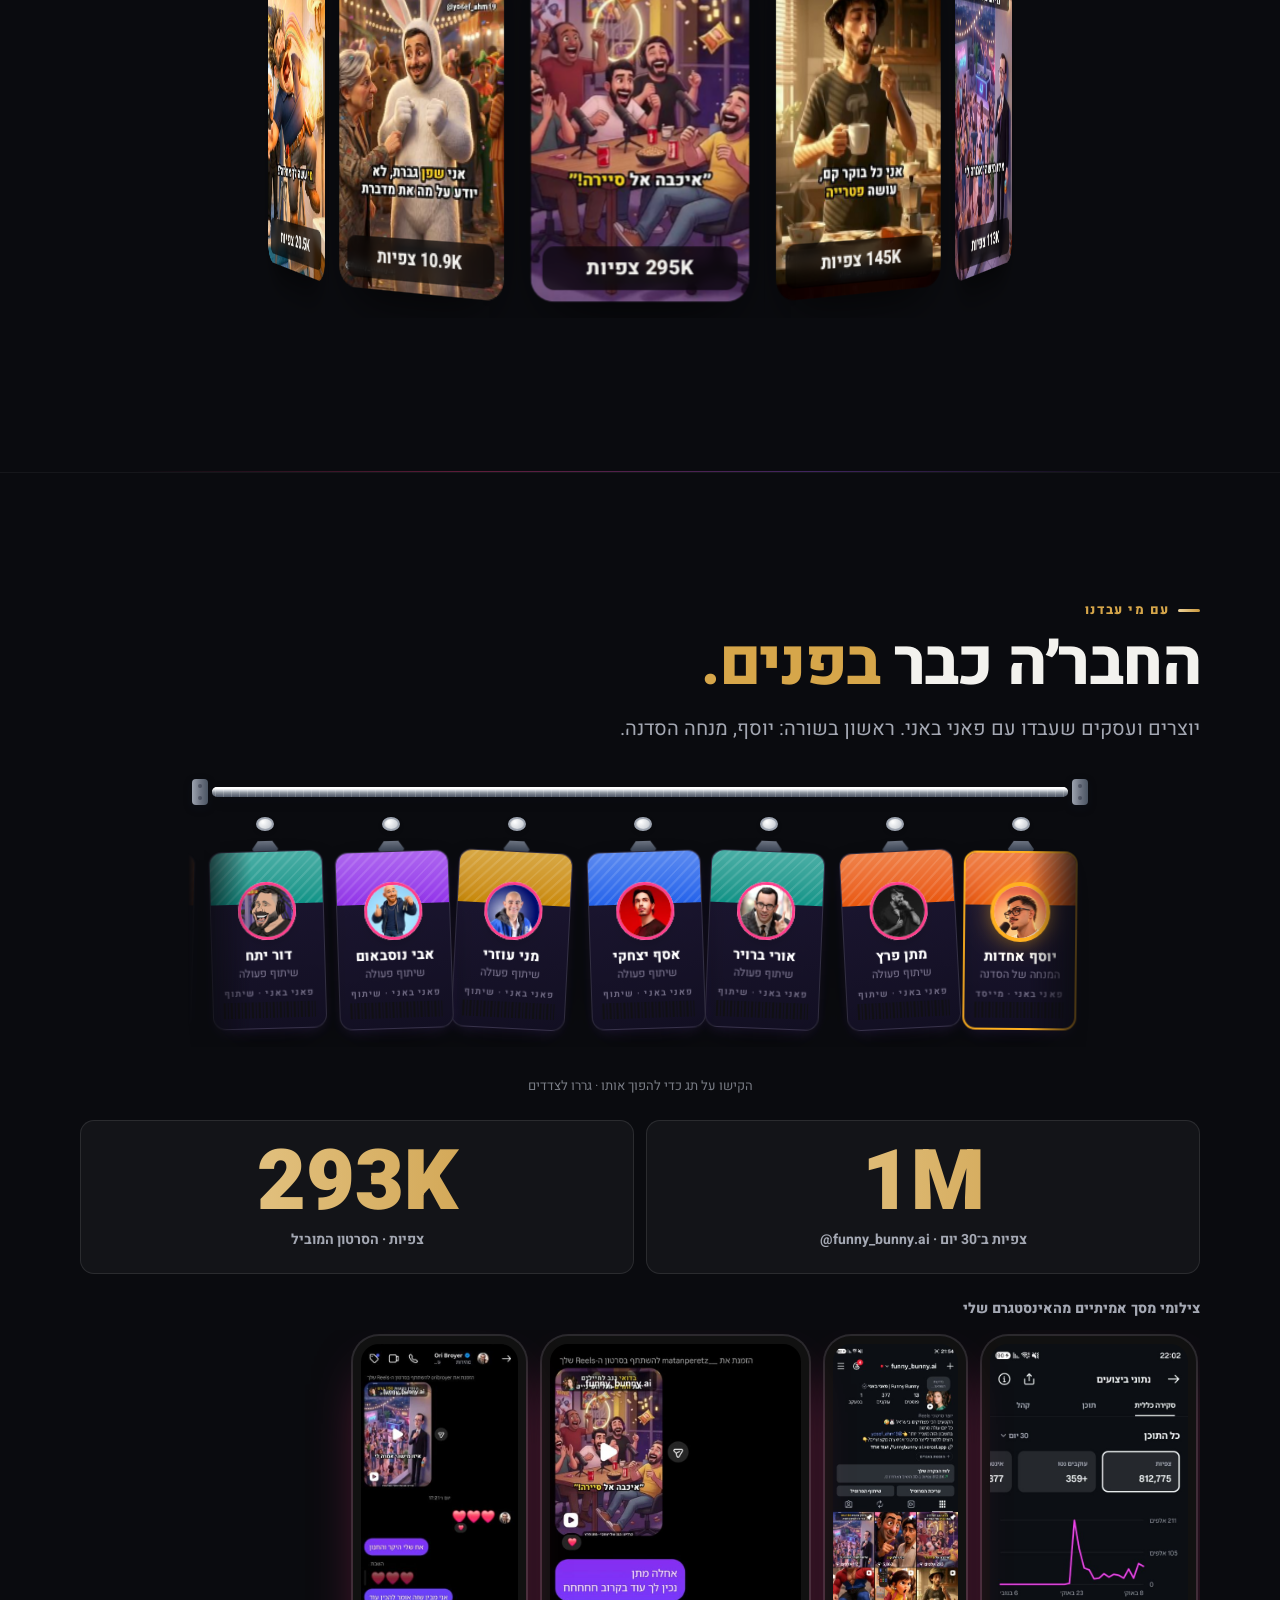
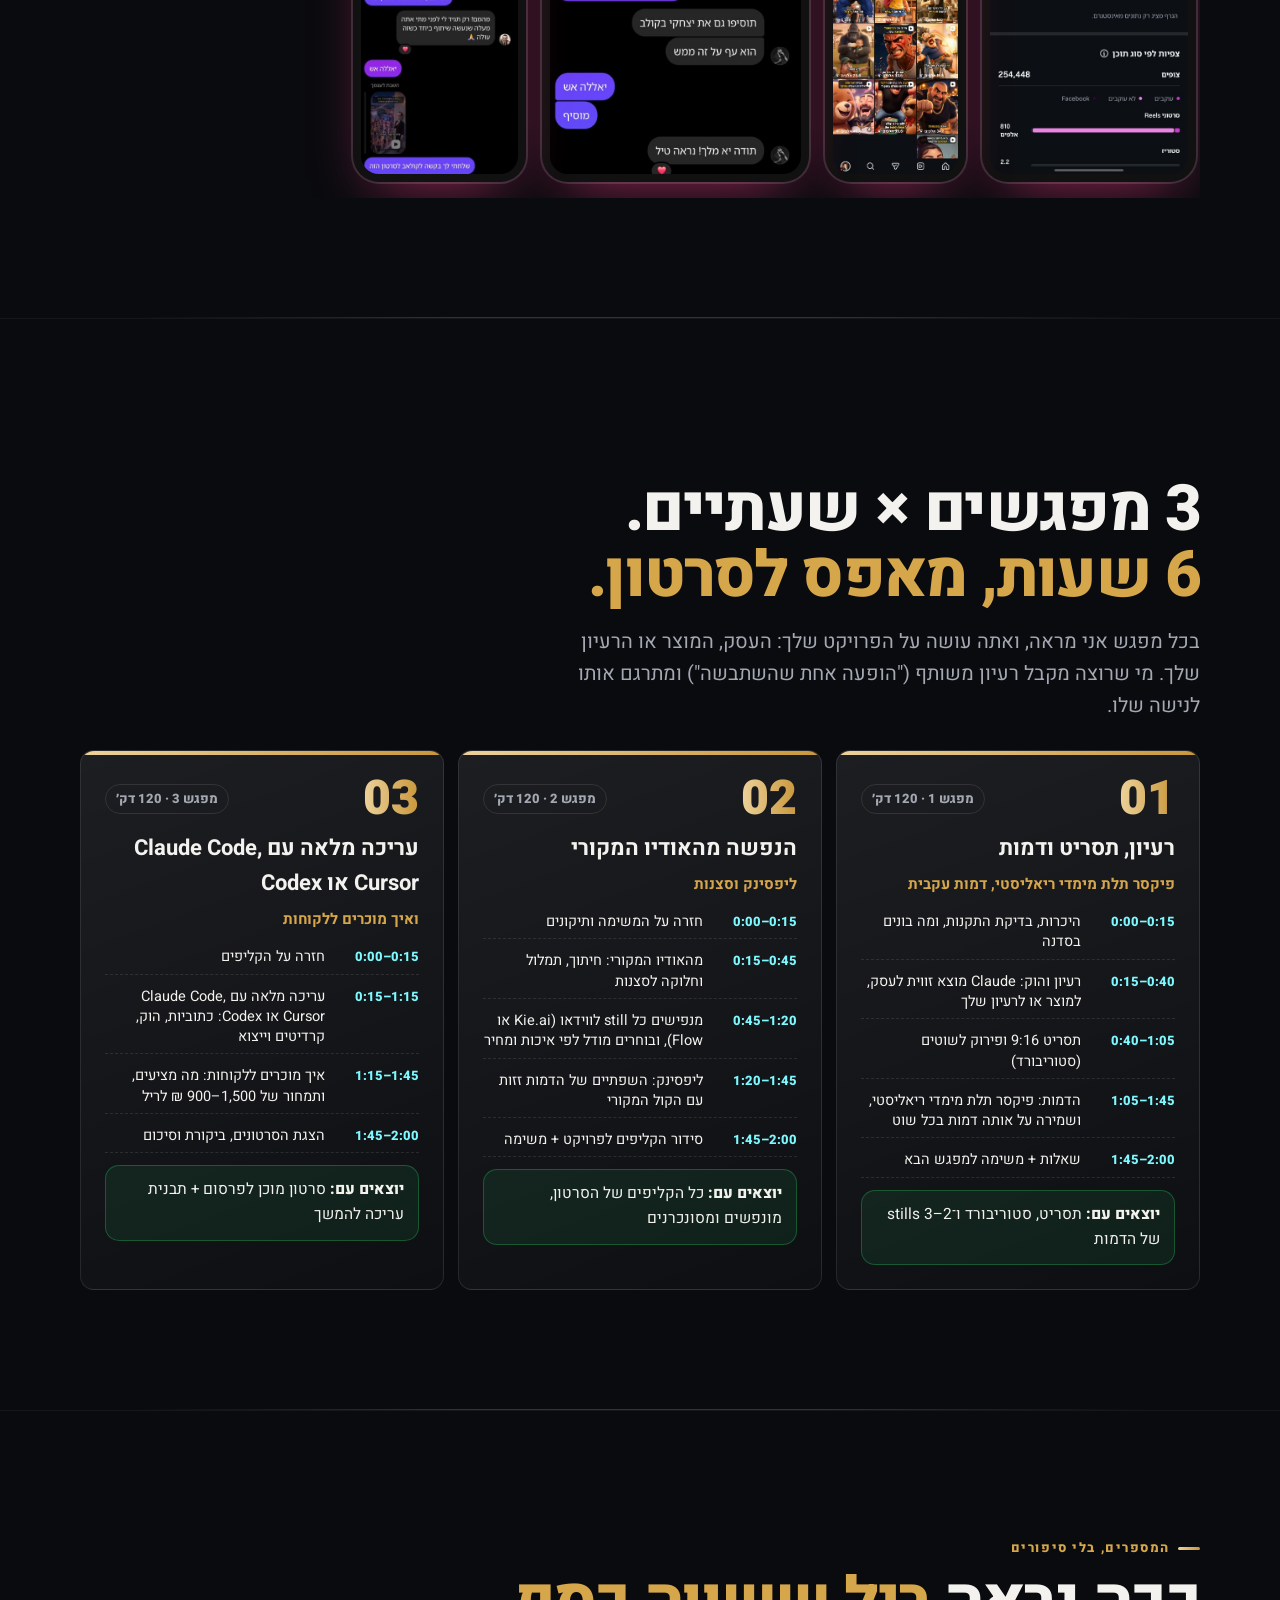
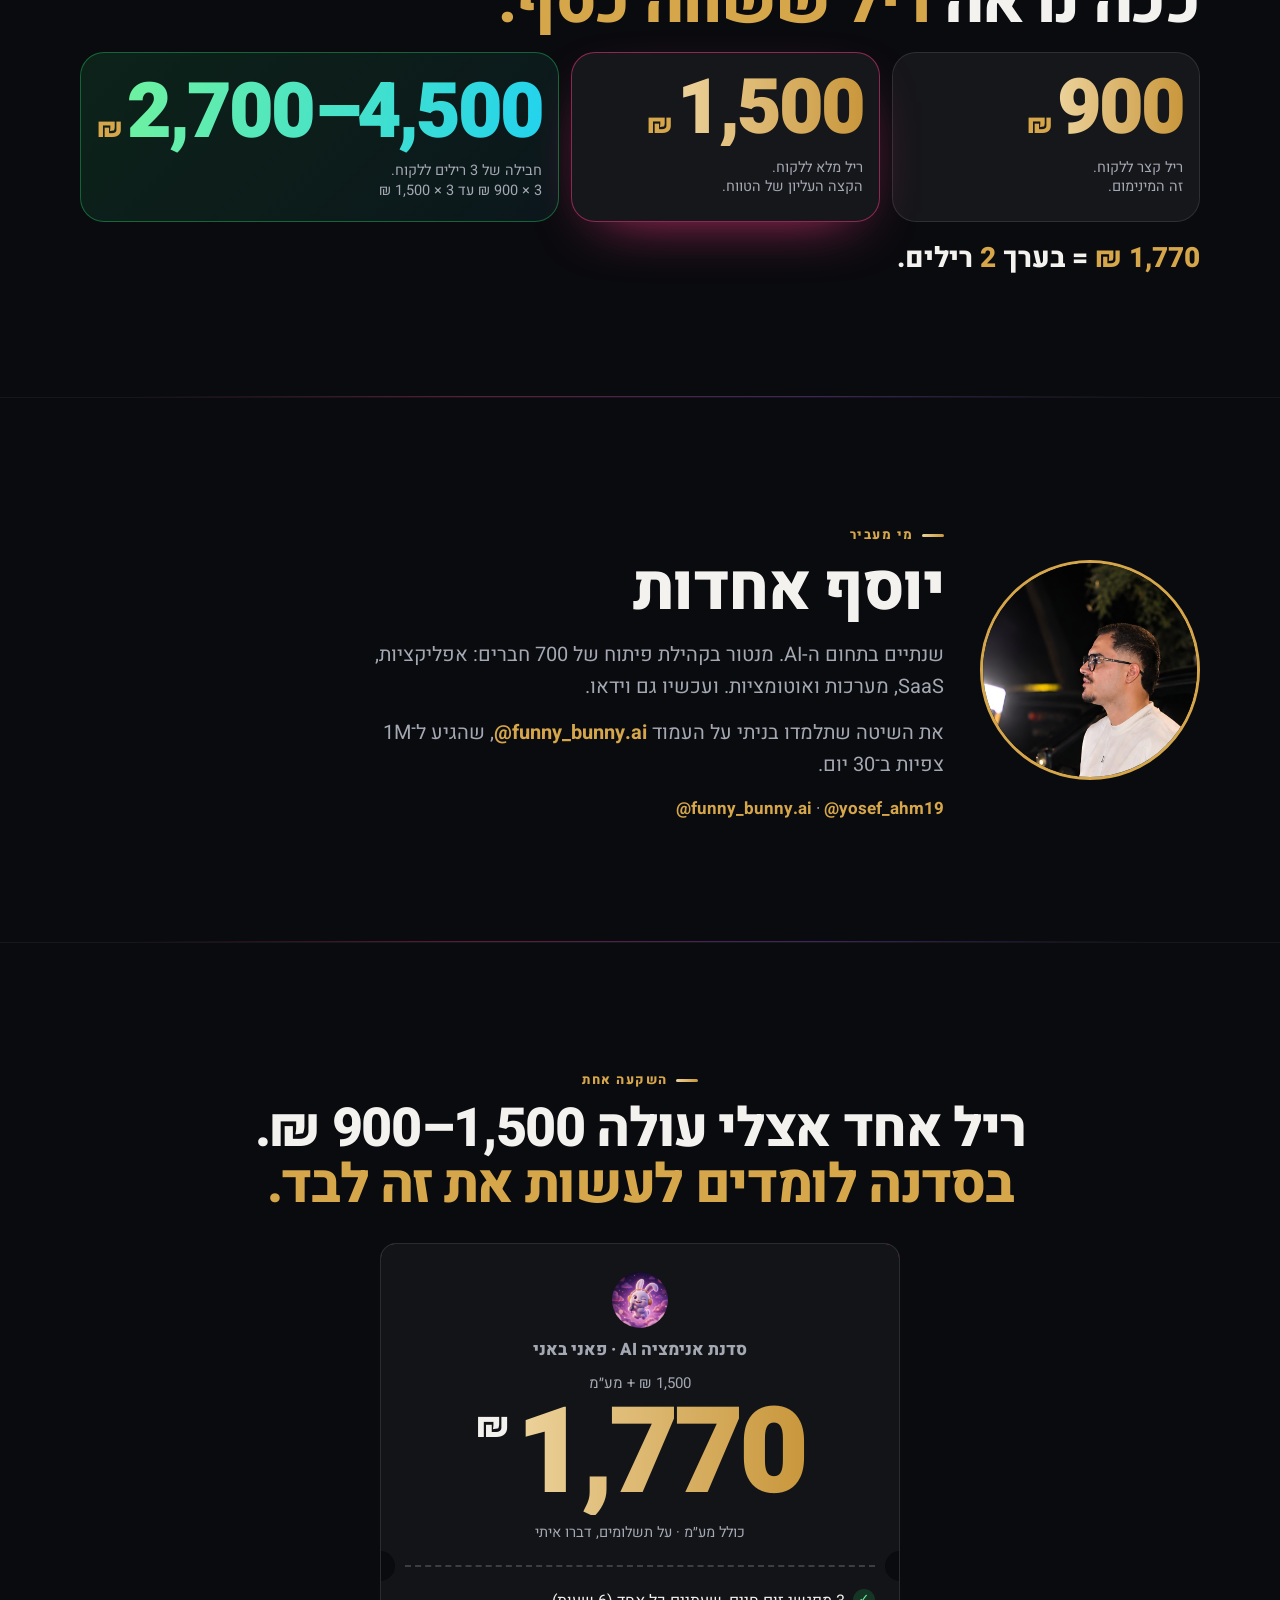
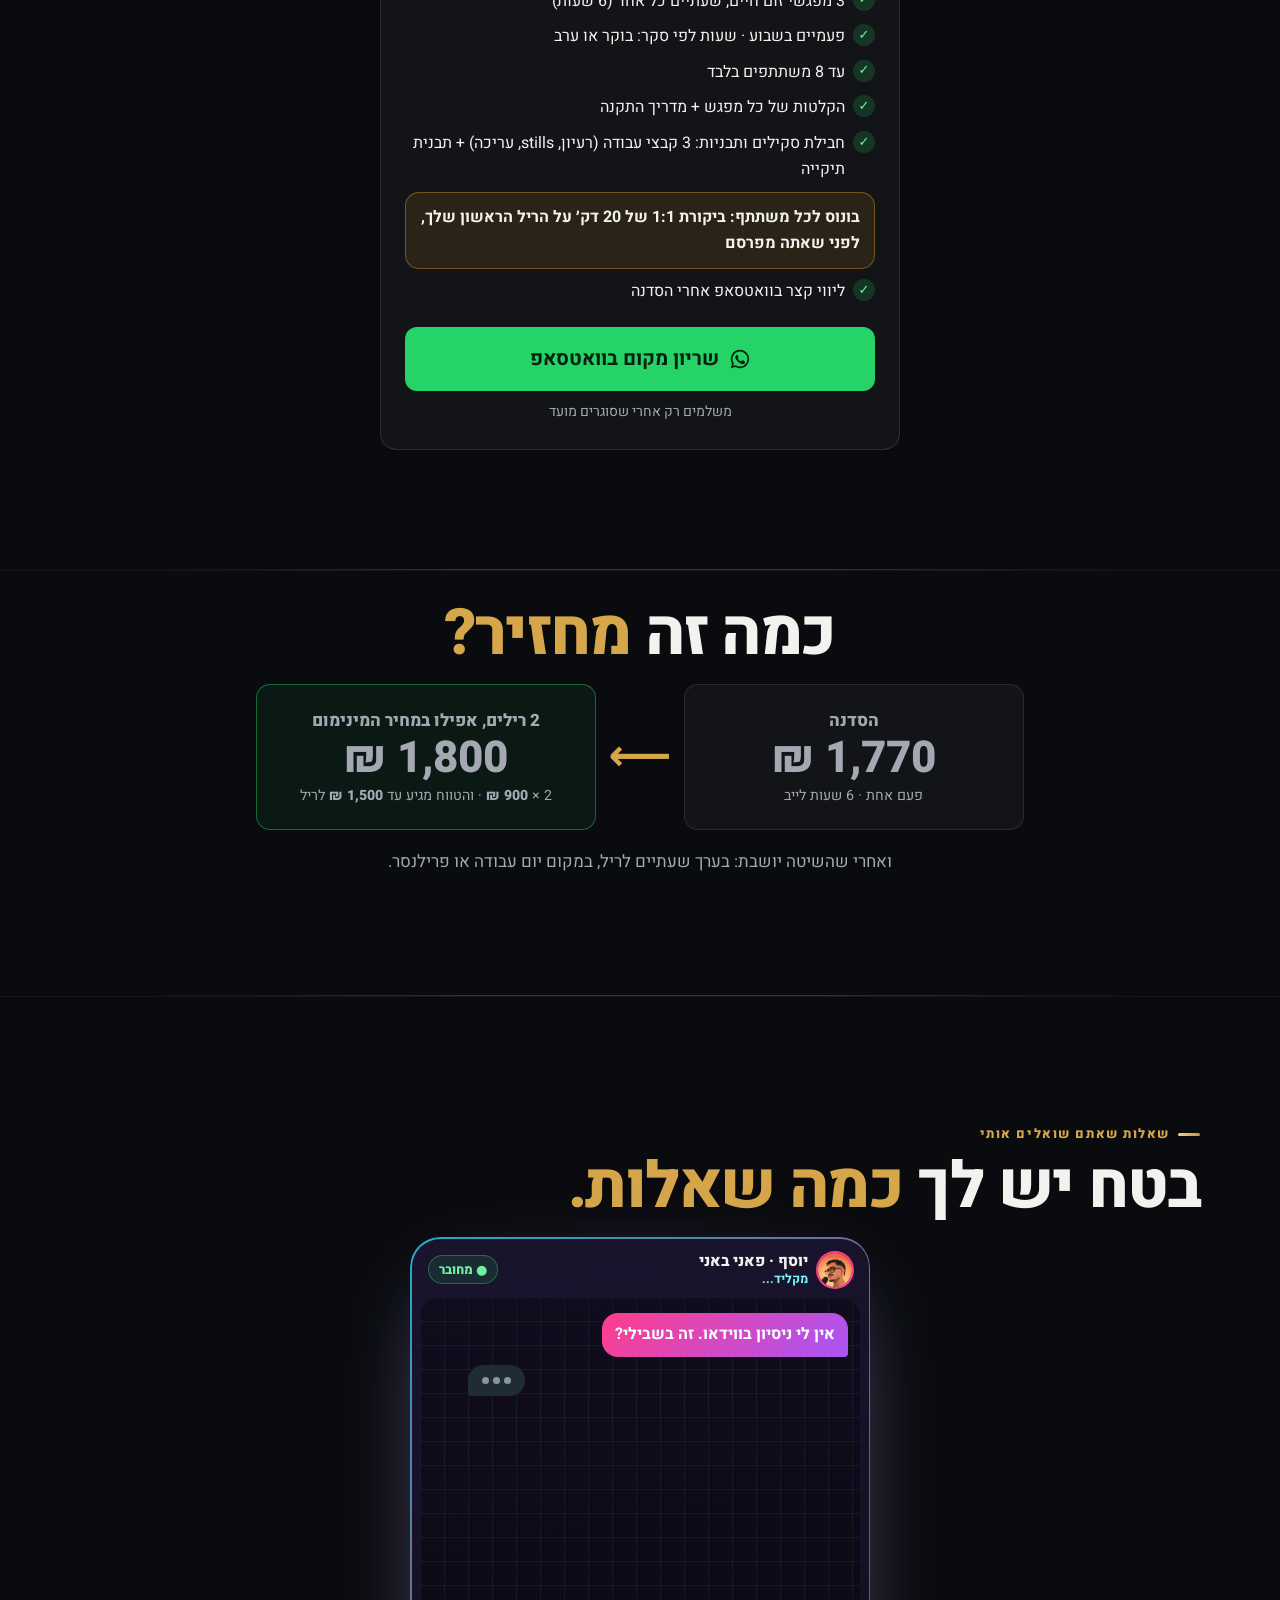
==== commit 1bc034b0: "Deploy sync: course, Funny Bunny, and Yosef animation landings Instructor photo uses original JPG; m" ====
--- a/funny-bunny-course/index.html
+++ b/funny-bunny-course/index.html
@@ -11,7 +11,7 @@
 <meta name="theme-color" content="#07060d">
 <link rel="icon" href="img/bunny.webp?v=5">
 <link rel="preload" href="f/heebo-hebrew.woff2?v=5" as="font" type="font/woff2" crossorigin>
-<link rel="stylesheet" href="styles.css?v=12">
+<link rel="stylesheet" href="styles.css?v=13">
 <link rel="stylesheet" href="lanyard.css?v=5">
 <link rel="stylesheet" href="pro.css?v=2">
 </head>
@@ -153,8 +153,10 @@
   <div class="wrap">
     <p class="kicker">המכונה</p>
     <h2 class="h2">ככה זה עובד בפאני באני.<br><span class="g">וככה נבנה את זה אצלך.</span></h2>
-    <div class="meter" id="meter" aria-hidden="true"><i></i><i></i><i></i><i></i><i></i></div>
-    <ol class="steps" id="steps"><li class="st" data-i="0"><span class="st-n">1</span><div class="st-b"><span class="st-ic" aria-hidden="true"></span><h3>חומר אמיתי + תמלול</h3><p>אודיו, רעיון לעסק, מוצר או קטע קיים. הקול נשאר אמיתי ומתמללים מילה־מילה.</p><span class="tag">הקול לא משתנה</span></div></li><li class="st" data-i="1"><span class="st-n">2</span><div class="st-b"><span class="st-ic" aria-hidden="true"></span><h3>תסריט וסטוריבורד</h3><p>Claude כותב הוק ותסריט בסגנון שלך, אחרי מחקר על מה שעובד אצל המתחרים, ומפרק לשוטים.</p><span class="tag">Claude</span></div></li><li class="st" data-i="2"><span class="st-n">3</span><div class="st-b"><span class="st-ic" aria-hidden="true"></span><h3>סטילים בפיקסר תלת מימדי ריאליסטי</h3><p>מרכיבים כל שוט כתמונה, עם עקביות דמות מהשוט הראשון עד האחרון. מאשרים כל still לפני שממשיכים.</p><span class="tag">עקביות דמות</span></div></li><li class="st" data-i="3"><span class="st-n">4</span><div class="st-b"><span class="st-ic" aria-hidden="true"></span><h3>מנפישים</h3><p>still → וידאו ב־Kie.ai או Flow. בוחרים מודל לפי איכות ותקציב, שוט אחרי שוט.</p><span class="tag">Kie.ai · Flow</span></div></li><li class="st" data-i="4"><span class="st-n">5</span><div class="st-b"><span class="st-ic" aria-hidden="true"></span><h3>עריכה מלאה ופרסום</h3><p>עריכה עם Claude Code, Cursor או Codex: כתוביות מילה־מילה, זומים, סאונד, הוק ואאוטרו. ומאותו חומר יוצאות גם וריאציות.</p><span class="tag">Claude Code · Cursor · Codex</span></div></li></ol>
+    <div class="machine-track">
+      <div class="meter meter--vert" id="meter" aria-hidden="true"><i></i><i></i><i></i><i></i><i></i></div>
+      <ol class="steps" id="steps"><li class="st" data-i="0"><span class="st-n">1</span><div class="st-b"><span class="st-ic" aria-hidden="true"></span><h3>חומר אמיתי + תמלול</h3><p>אודיו, רעיון לעסק, מוצר או קטע קיים. הקול נשאר אמיתי ומתמללים מילה־מילה.</p><span class="tag">הקול לא משתנה</span></div></li><li class="st" data-i="1"><span class="st-n">2</span><div class="st-b"><span class="st-ic" aria-hidden="true"></span><h3>תסריט וסטוריבורד</h3><p>Claude כותב הוק ותסריט בסגנון שלך, אחרי מחקר על מה שעובד אצל המתחרים, ומפרק לשוטים.</p><span class="tag">Claude</span></div></li><li class="st" data-i="2"><span class="st-n">3</span><div class="st-b"><span class="st-ic" aria-hidden="true"></span><h3>סטילים בפיקסר תלת מימדי ריאליסטי</h3><p>מרכיבים כל שוט כתמונה, עם עקביות דמות מהשוט הראשון עד האחרון. מאשרים כל still לפני שממשיכים.</p><span class="tag">עקביות דמות</span></div></li><li class="st" data-i="3"><span class="st-n">4</span><div class="st-b"><span class="st-ic" aria-hidden="true"></span><h3>מנפישים</h3><p>still → וידאו ב־Kie.ai או Flow. בוחרים מודל לפי איכות ותקציב, שוט אחרי שוט.</p><span class="tag">Kie.ai · Flow</span></div></li><li class="st" data-i="4"><span class="st-n">5</span><div class="st-b"><span class="st-ic" aria-hidden="true"></span><h3>עריכה מלאה ופרסום</h3><p>עריכה עם Claude Code, Cursor או Codex: כתוביות מילה־מילה, זומים, סאונד, הוק ואאוטרו. ומאותו חומר יוצאות גם וריאציות.</p><span class="tag">Claude Code · Cursor · Codex</span></div></li></ol>
+    </div>
   </div>
 </section>
 
@@ -241,7 +243,7 @@
 
 <section class="about" id="about">
   <div class="wrap about-in">
-    <img class="about-ph" src="img/yosef_instructor.webp?v=1" alt="יוסף אחדות" width="400" height="400" loading="lazy">
+    <img class="about-ph" src="img/yosef_instructor_source.jpg?v=1" alt="יוסף אחדות" width="1024" height="824" loading="lazy" decoding="async">
     <div>
       <p class="kicker">מי מעביר</p>
       <h2 class="h2">יוסף אחדות</h2>
--- a/funny-bunny-course/styles.css
+++ b/funny-bunny-course/styles.css
@@ -147,10 +147,11 @@
 #barNow{background:#ff3d8b}#barAft{background:#25d366}
 .calc-sell{margin:16px 0 0;font-size:17px;color:var(--mut)}.calc-sell b{color:var(--tx)}
 /* machine */
-.meter{position:sticky;top:64px;z-index:5;display:grid;grid-template-columns:repeat(5,1fr);gap:6px;padding:10px 0;margin-bottom:10px}
-.meter i{height:6px;border-radius:9px;background:rgba(255,255,255,.12);transition:background .4s}
-.meter i.on{background:var(--grad)}
-.steps{list-style:none;margin:0;padding:0;display:grid;gap:16px}
+.machine-track{display:grid;grid-template-columns:7px 1fr;gap:18px;align-items:stretch;margin-top:8px}
+.meter--vert{position:sticky;top:64px;z-index:5;display:flex;flex-direction:column;gap:7px;align-self:stretch;min-height:min(68vh,520px);padding:0;margin:0;width:7px}
+.meter--vert i{flex:1 1 0;min-height:28px;width:100%;height:auto;border-radius:9px;background:rgba(255,255,255,.12);transition:background .4s}
+.meter--vert i.on{background:var(--grad)}
+.steps{list-style:none;margin:0;padding:0;display:grid;gap:16px;grid-column:2}
 .st{display:flex;gap:14px;align-items:flex-start;opacity:.35;transform:scale(.97);transition:opacity .5s,transform .5s}
 .st.on,.st.past{opacity:1;transform:none}
 .st-n{flex:none;width:52px;height:52px;border-radius:16px;display:grid;place-items:center;font-size:24px;font-weight:900;background:rgba(255,255,255,.07);border:1px solid var(--line);transition:.4s}
@@ -311,8 +312,9 @@
   .dev-scan{width:min(440px,62vh)}
   .scan-steps li{font-size:19px}
   .machine .wrap{max-width:680px;margin-inline:auto}
-  .meter{position:sticky;top:72px;max-width:100%}
-  .steps{grid-template-columns:1fr;gap:clamp(14px,2.5vh,22px);max-width:600px;margin-inline:auto;width:100%}
+  .machine-track{grid-template-columns:8px 1fr;gap:22px;max-width:600px;margin-inline:auto;width:100%}
+  .meter--vert{top:72px;min-height:min(72vh,560px);width:8px;gap:8px}
+  .steps{grid-column:2;gap:clamp(14px,2.5vh,22px);max-width:none;margin:0;width:100%}
   .st{flex-direction:row;align-items:flex-start;opacity:.5}
   .st.on,.st.past{opacity:1}
   .st-b{min-height:0;width:100%}
--- a/funny-bunny-course/pro.css
+++ b/funny-bunny-course/pro.css
@@ -25,7 +25,7 @@
 .brand small{color:var(--mut)}
 /* about */
 .about-in{display:grid;grid-template-columns:220px 1fr;gap:36px;align-items:center}
-.about-ph{width:220px;height:220px;border-radius:50%;object-fit:cover;object-position:50% 18%;border:3px solid #d6a64a}
+.about-ph{width:220px;height:220px;border-radius:50%;object-fit:cover;object-position:56% 38%;border:3px solid #d6a64a}
 .about .lead{max-width:600px;margin-bottom:14px}
 .about .lead a,.about-links a{color:#d6a64a;text-decoration:none;font-weight:700}
 .about-links{margin:6px 0 0;color:var(--mut)}
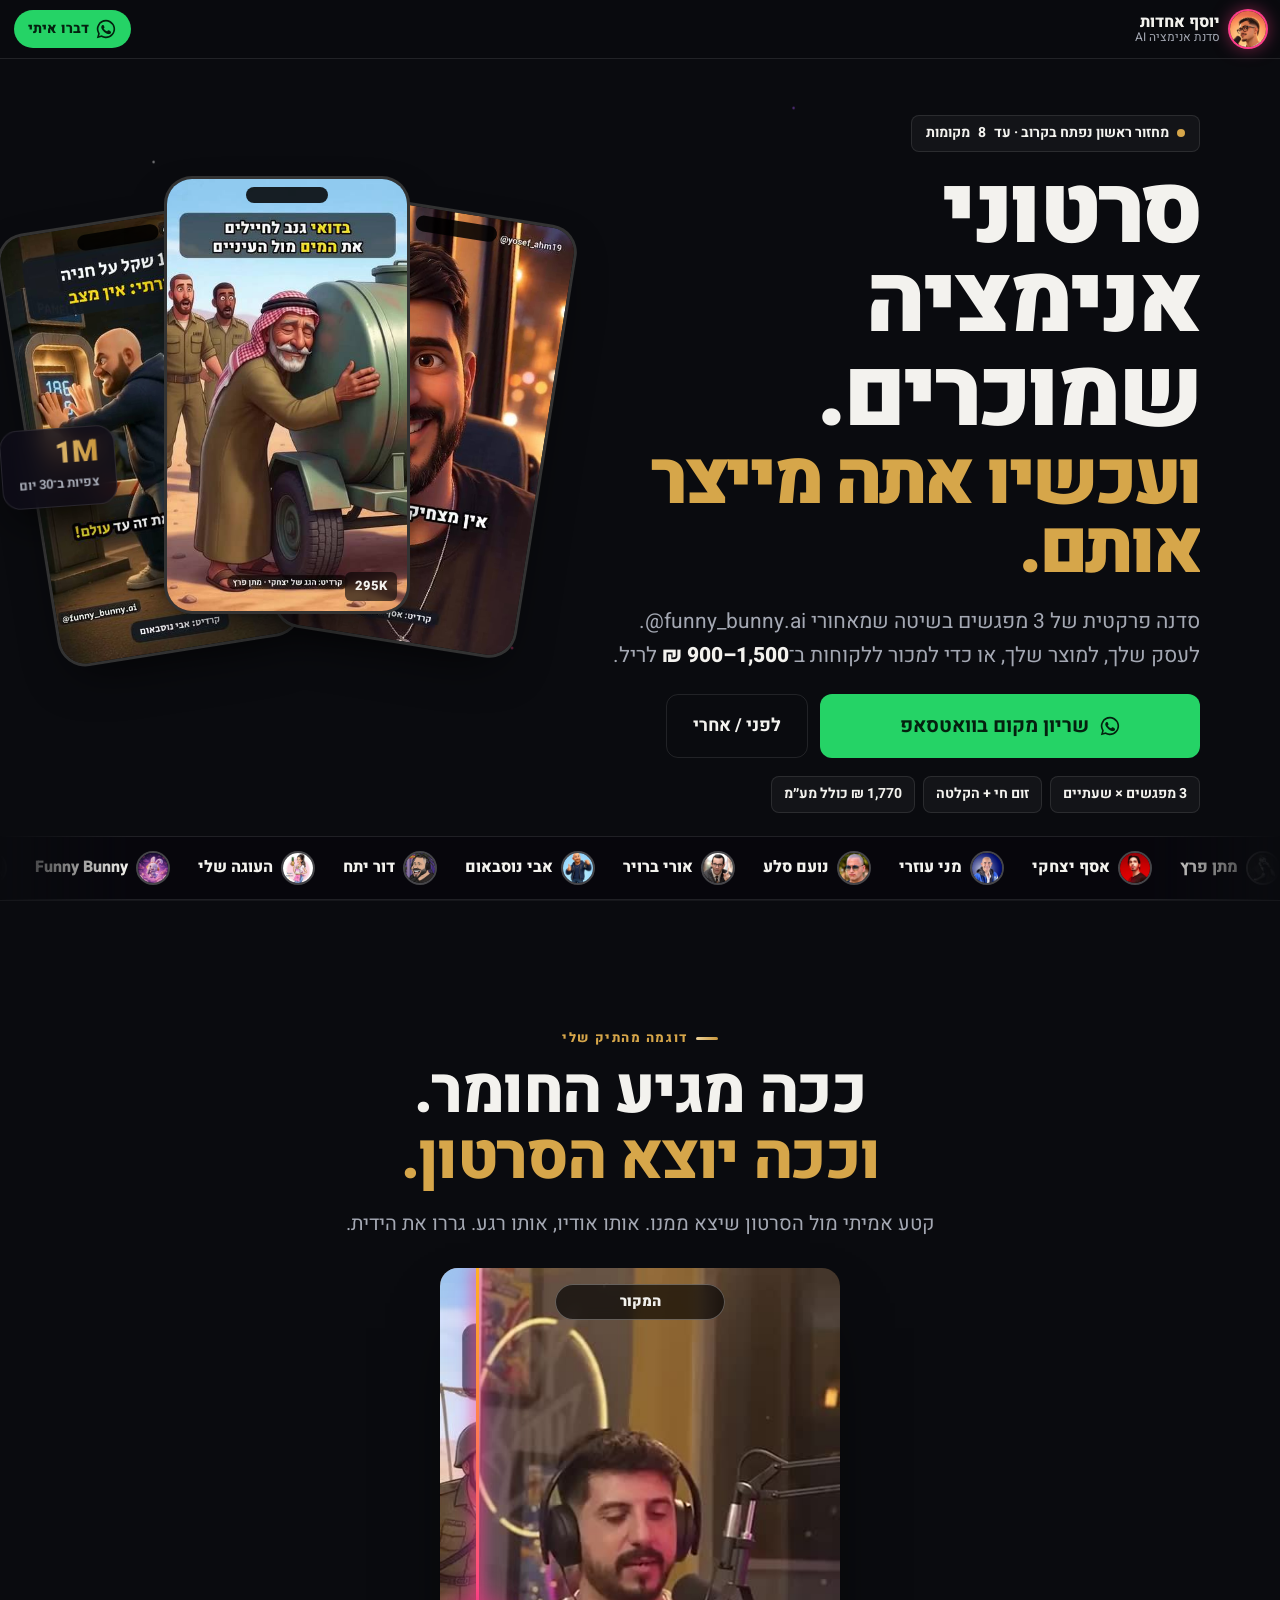
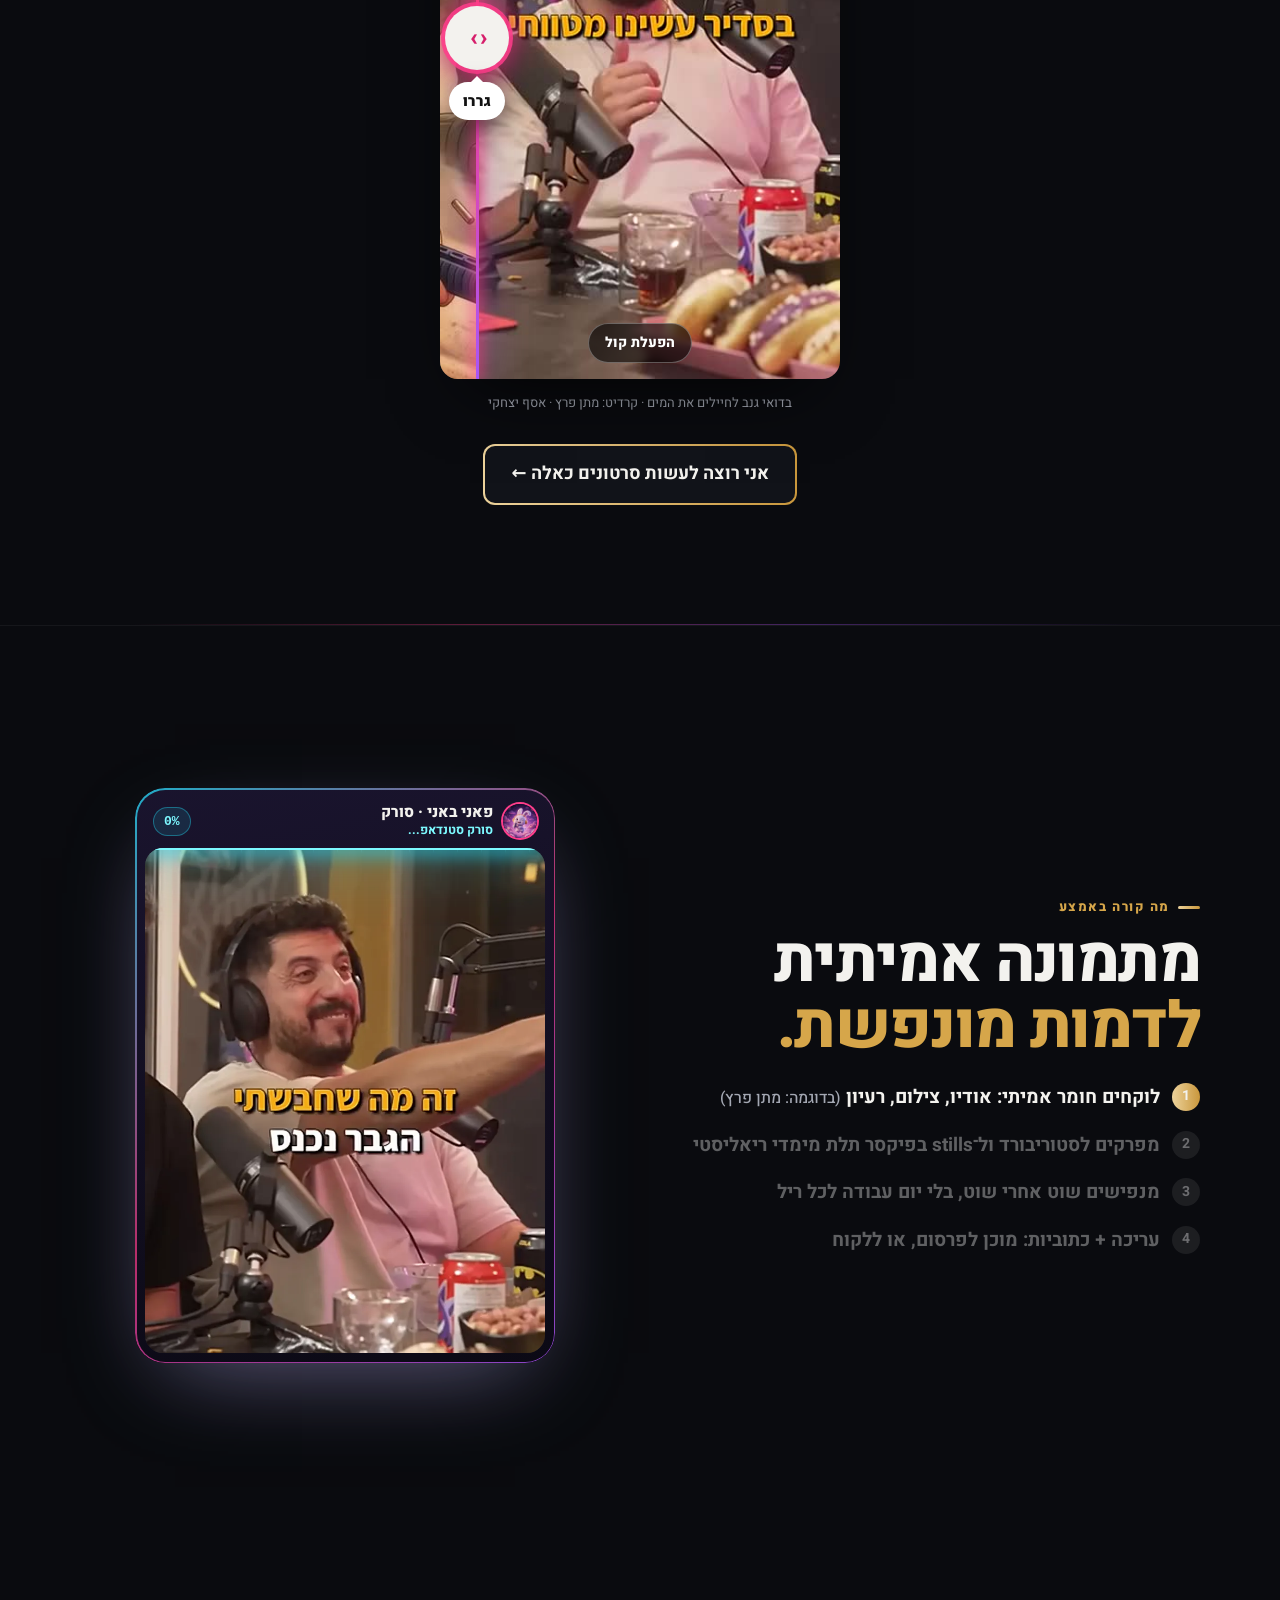
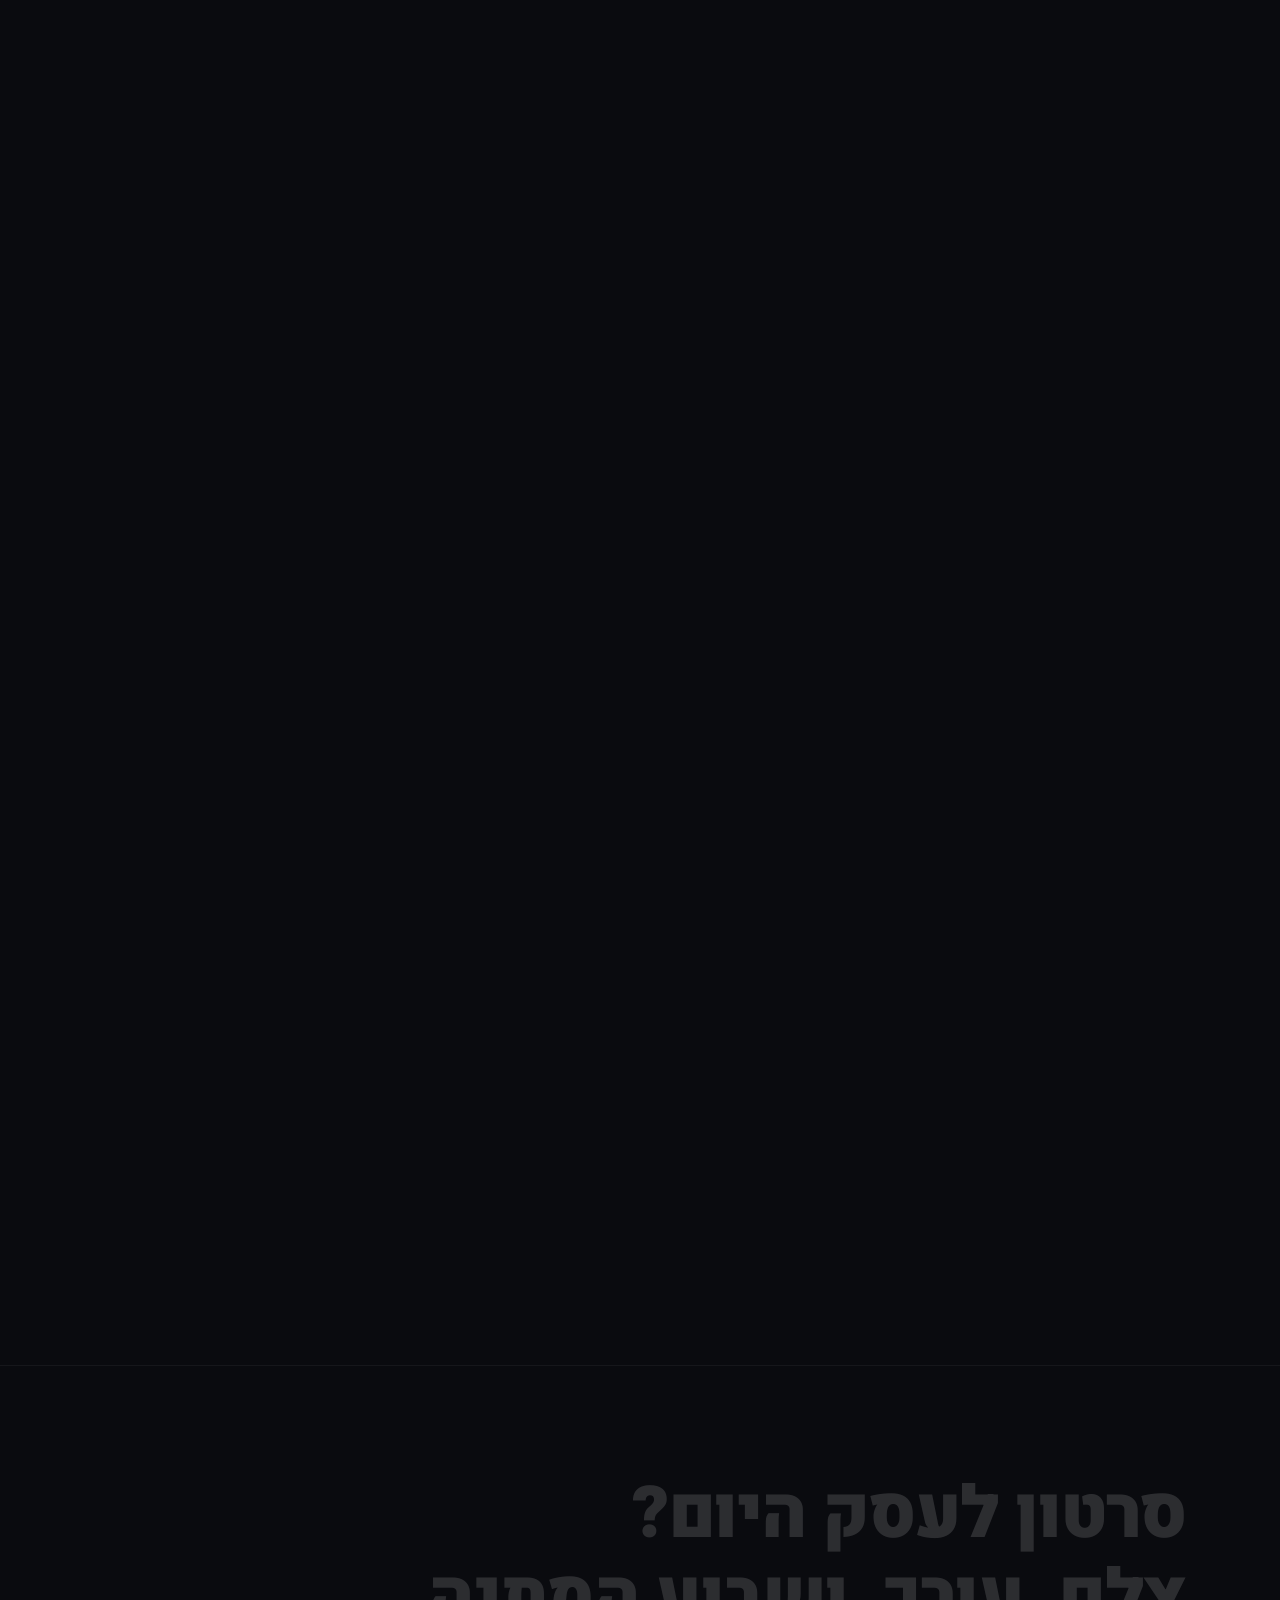
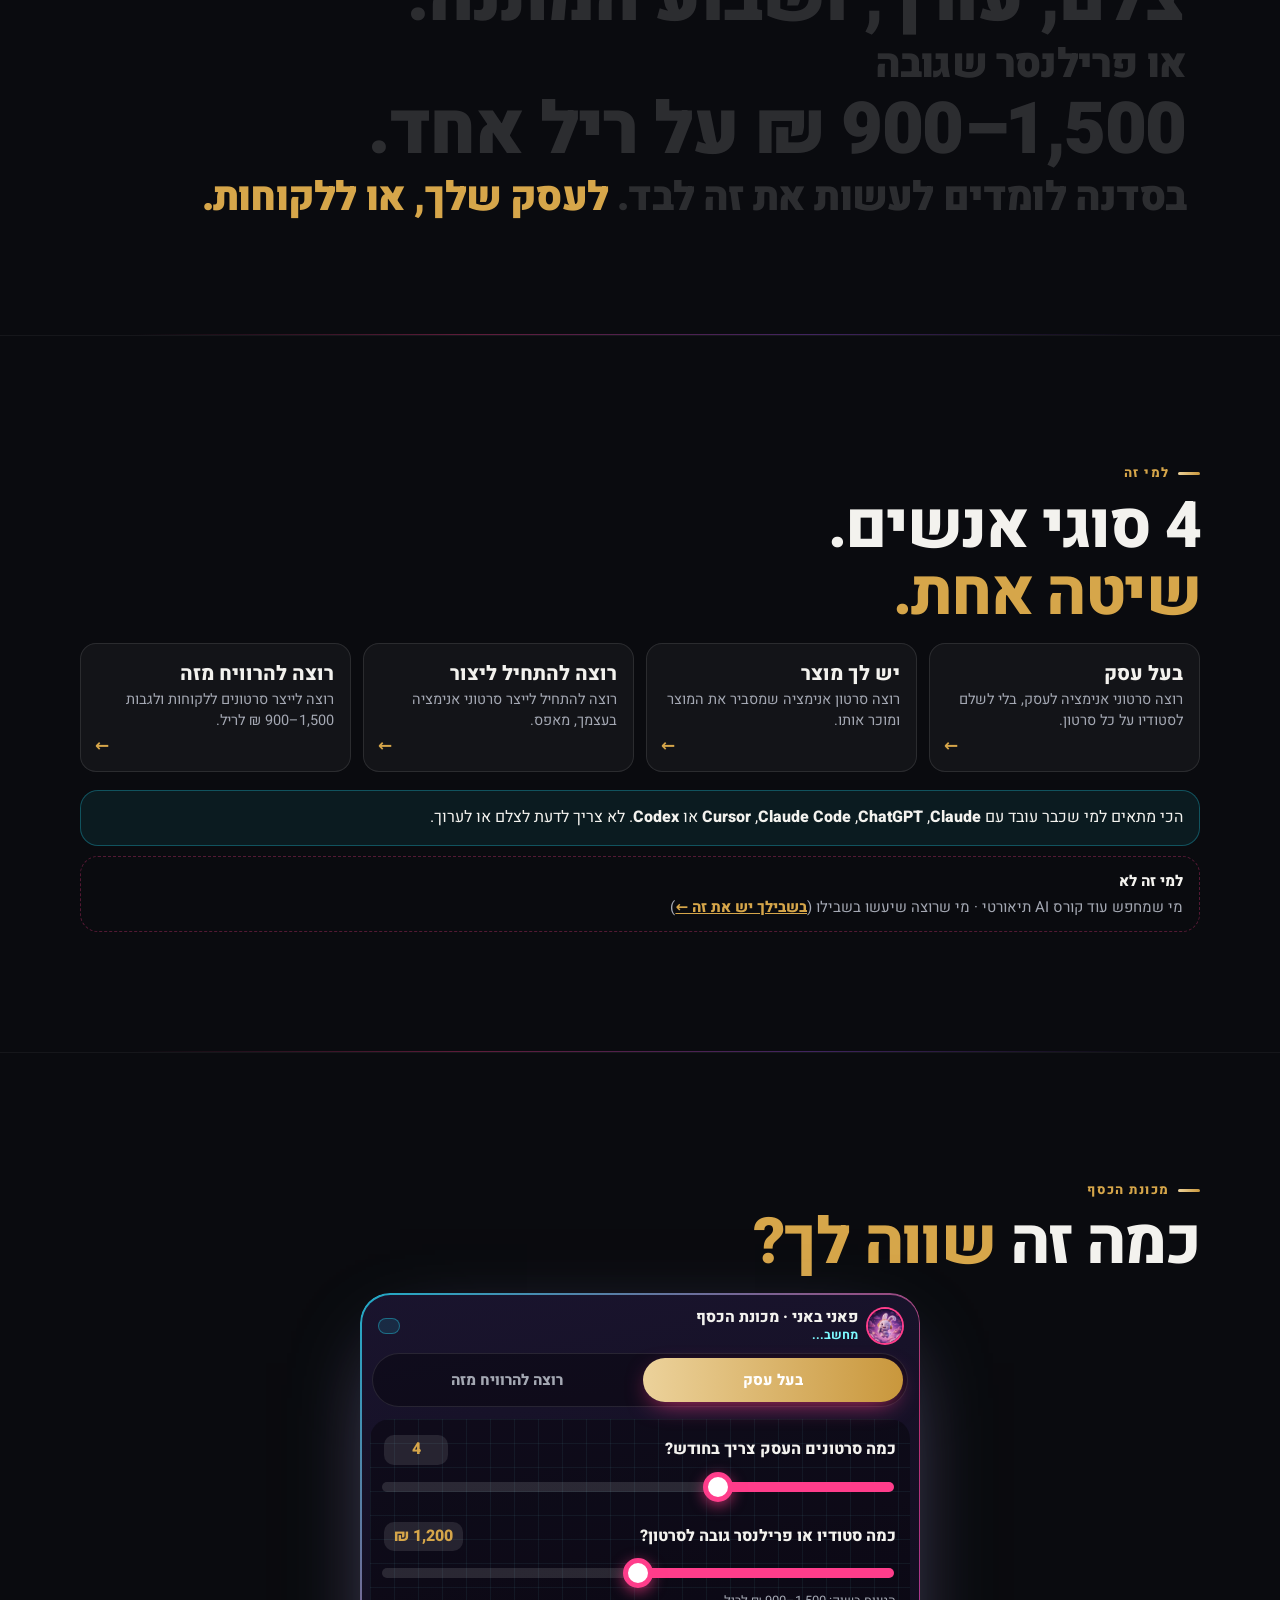
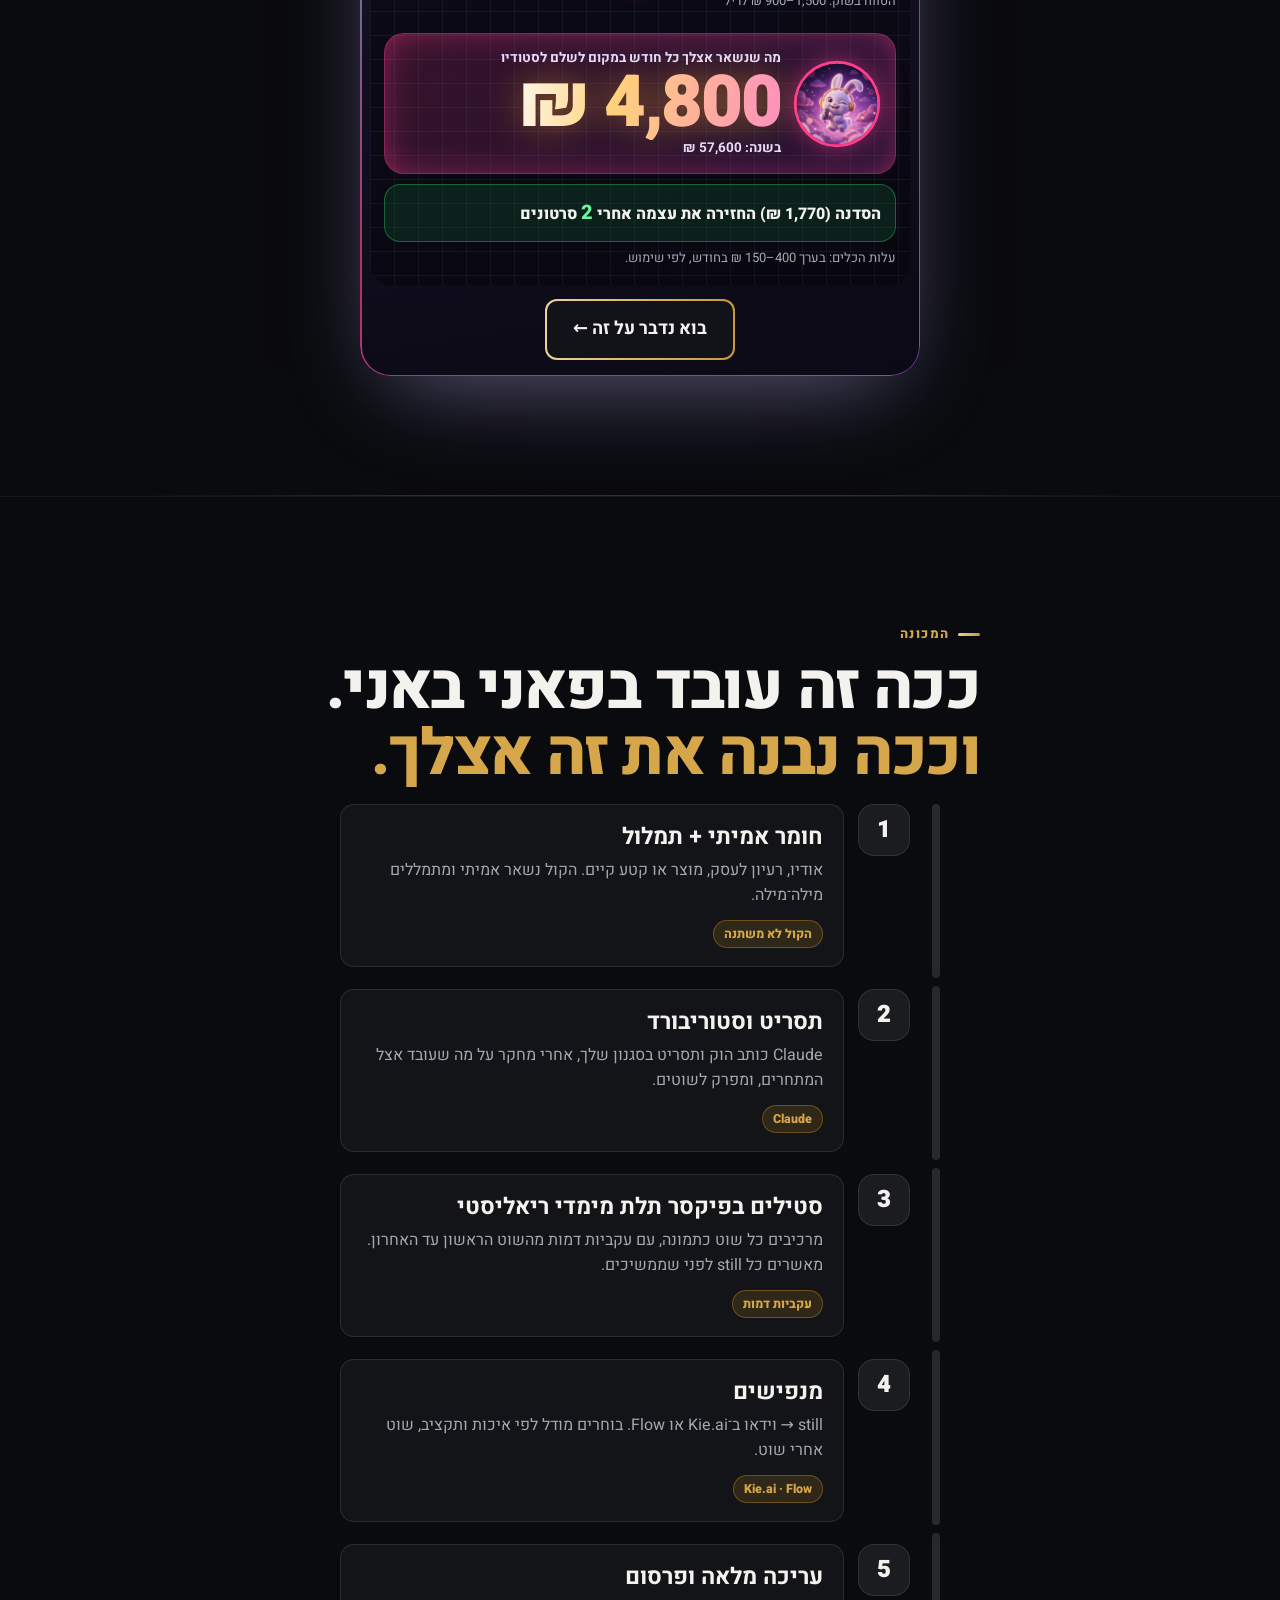
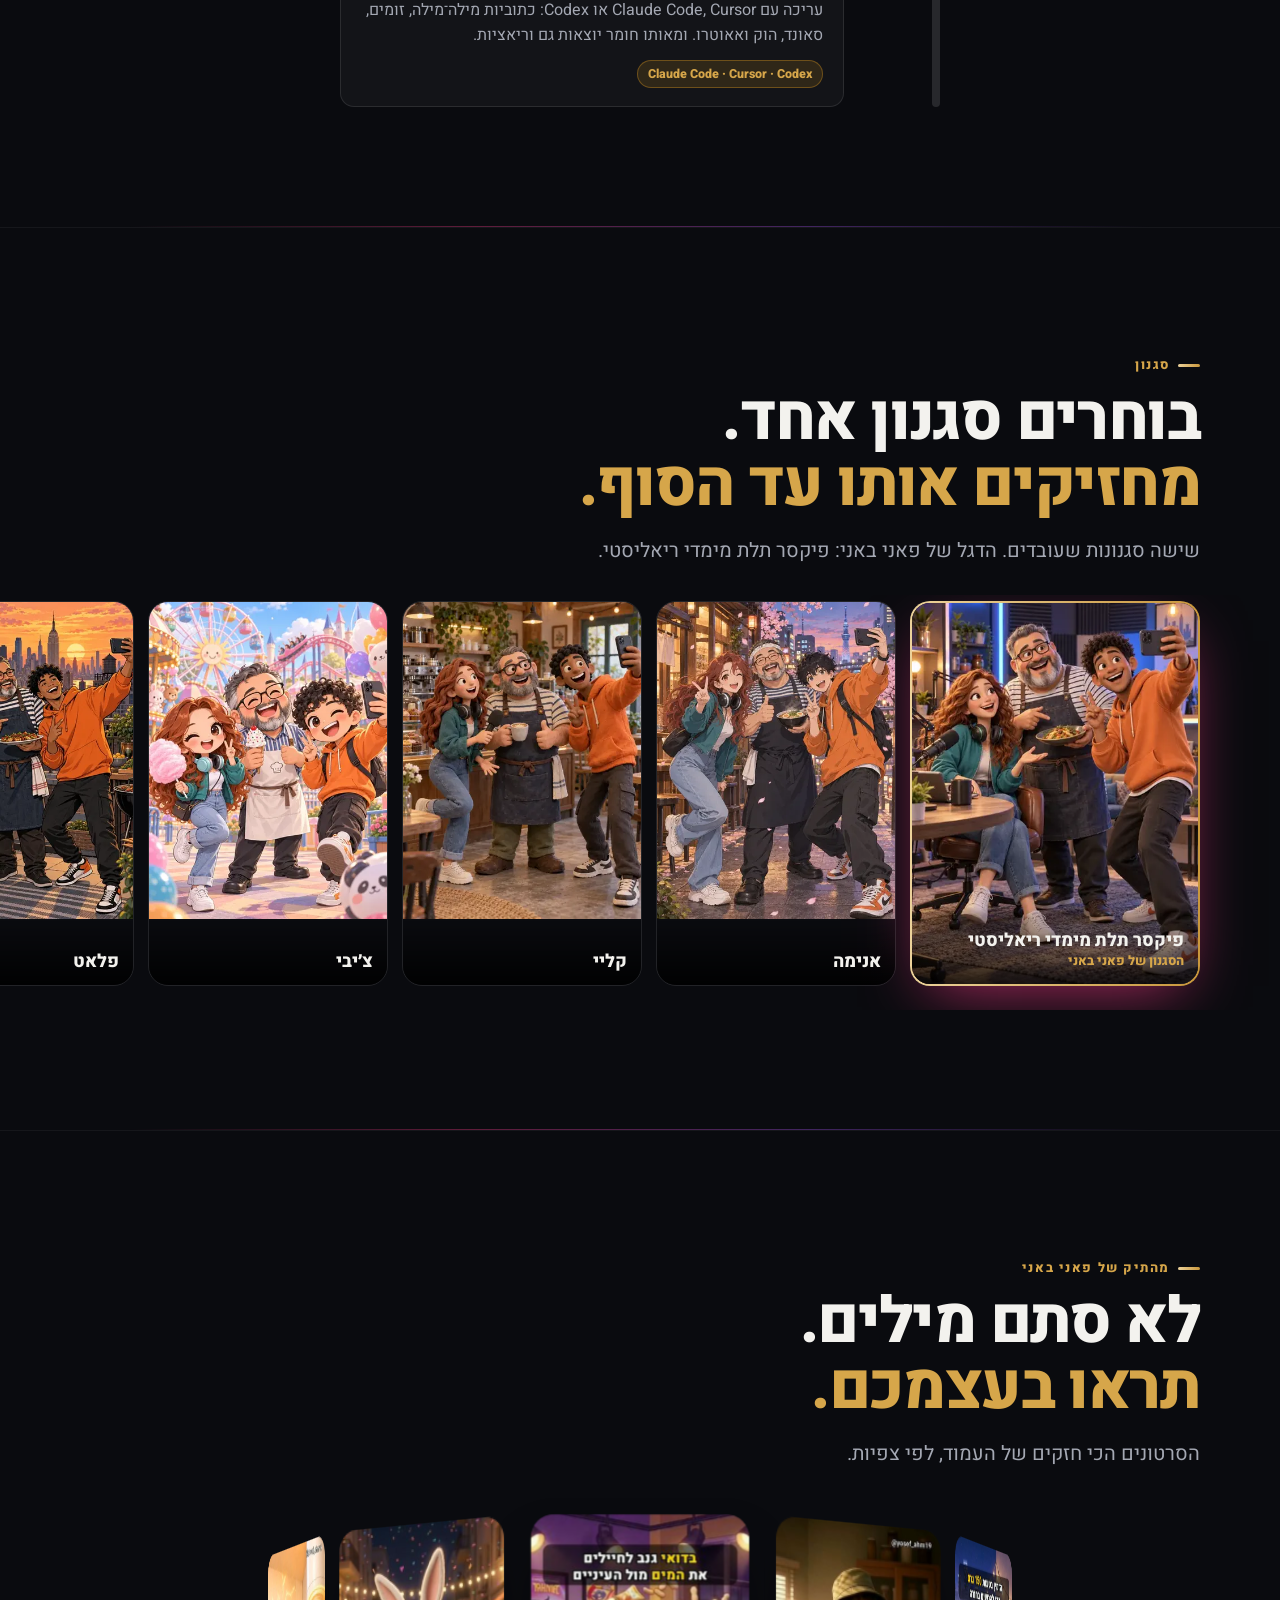
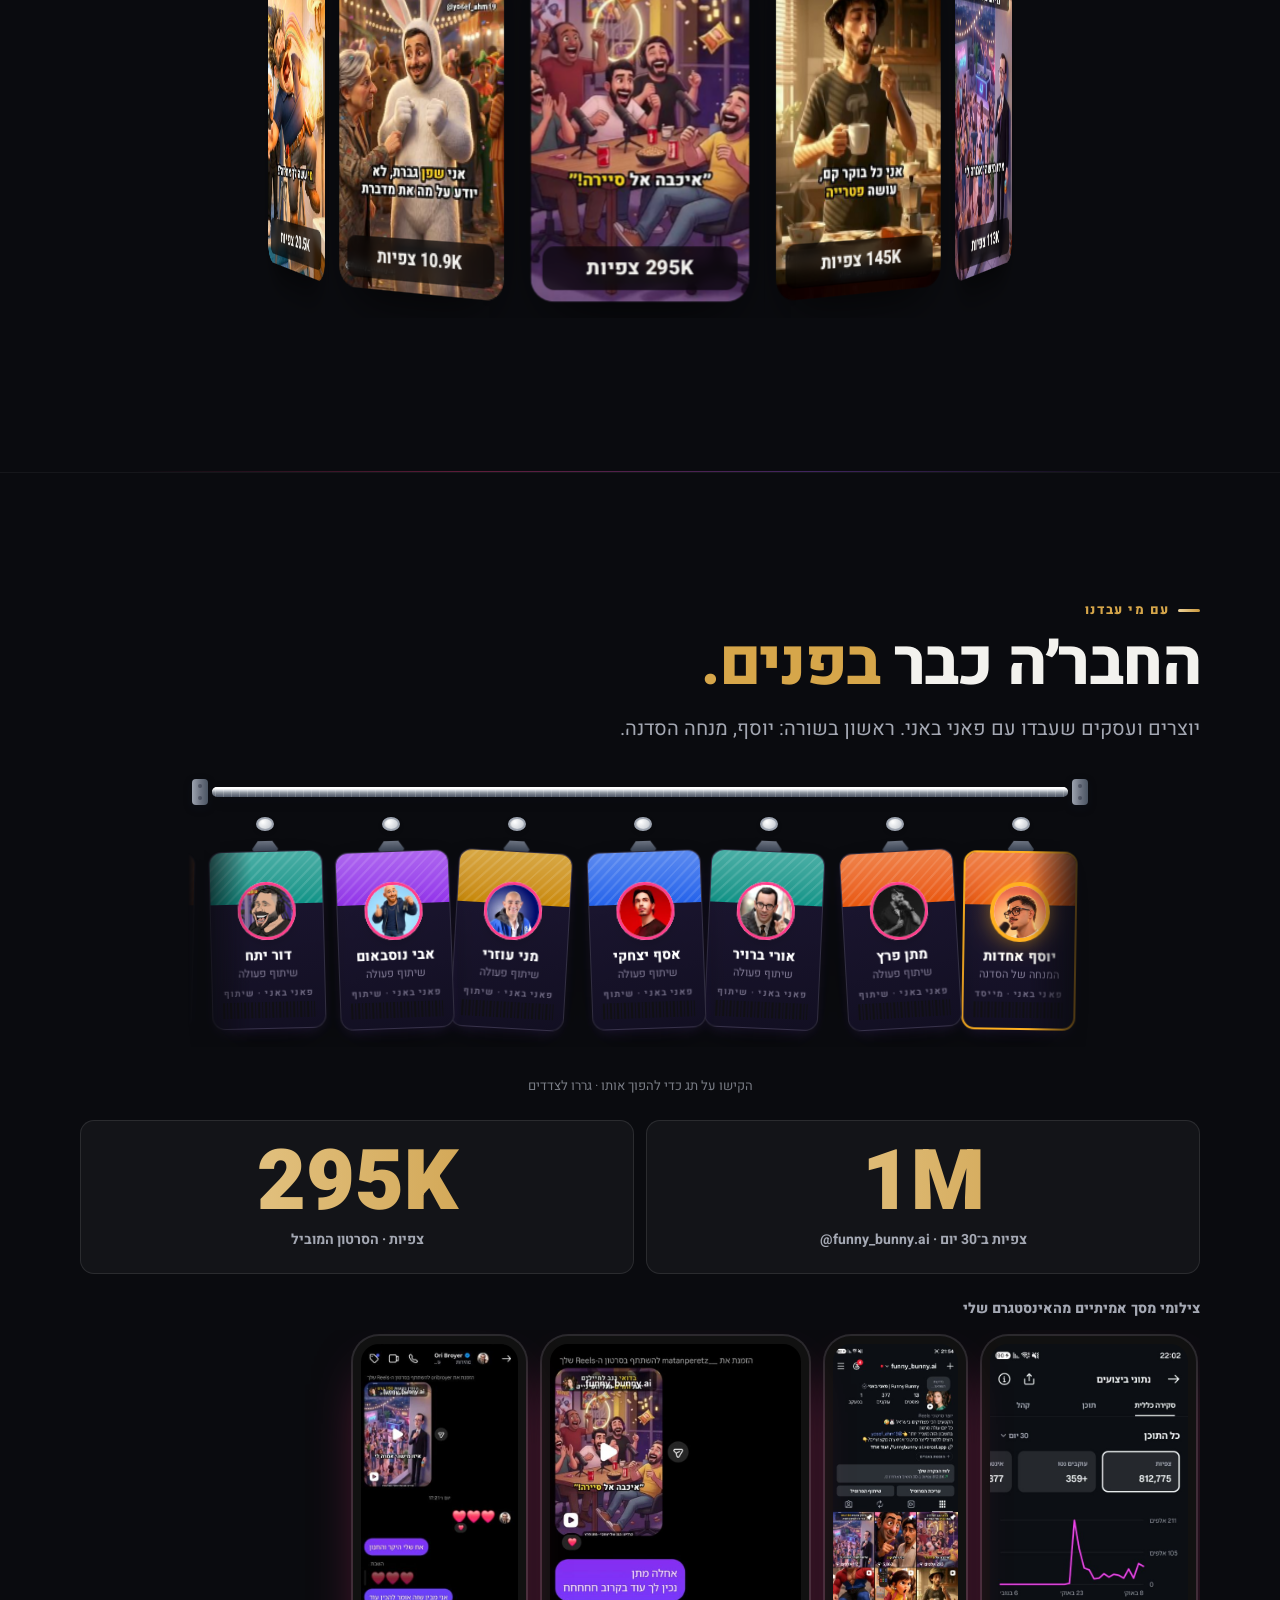
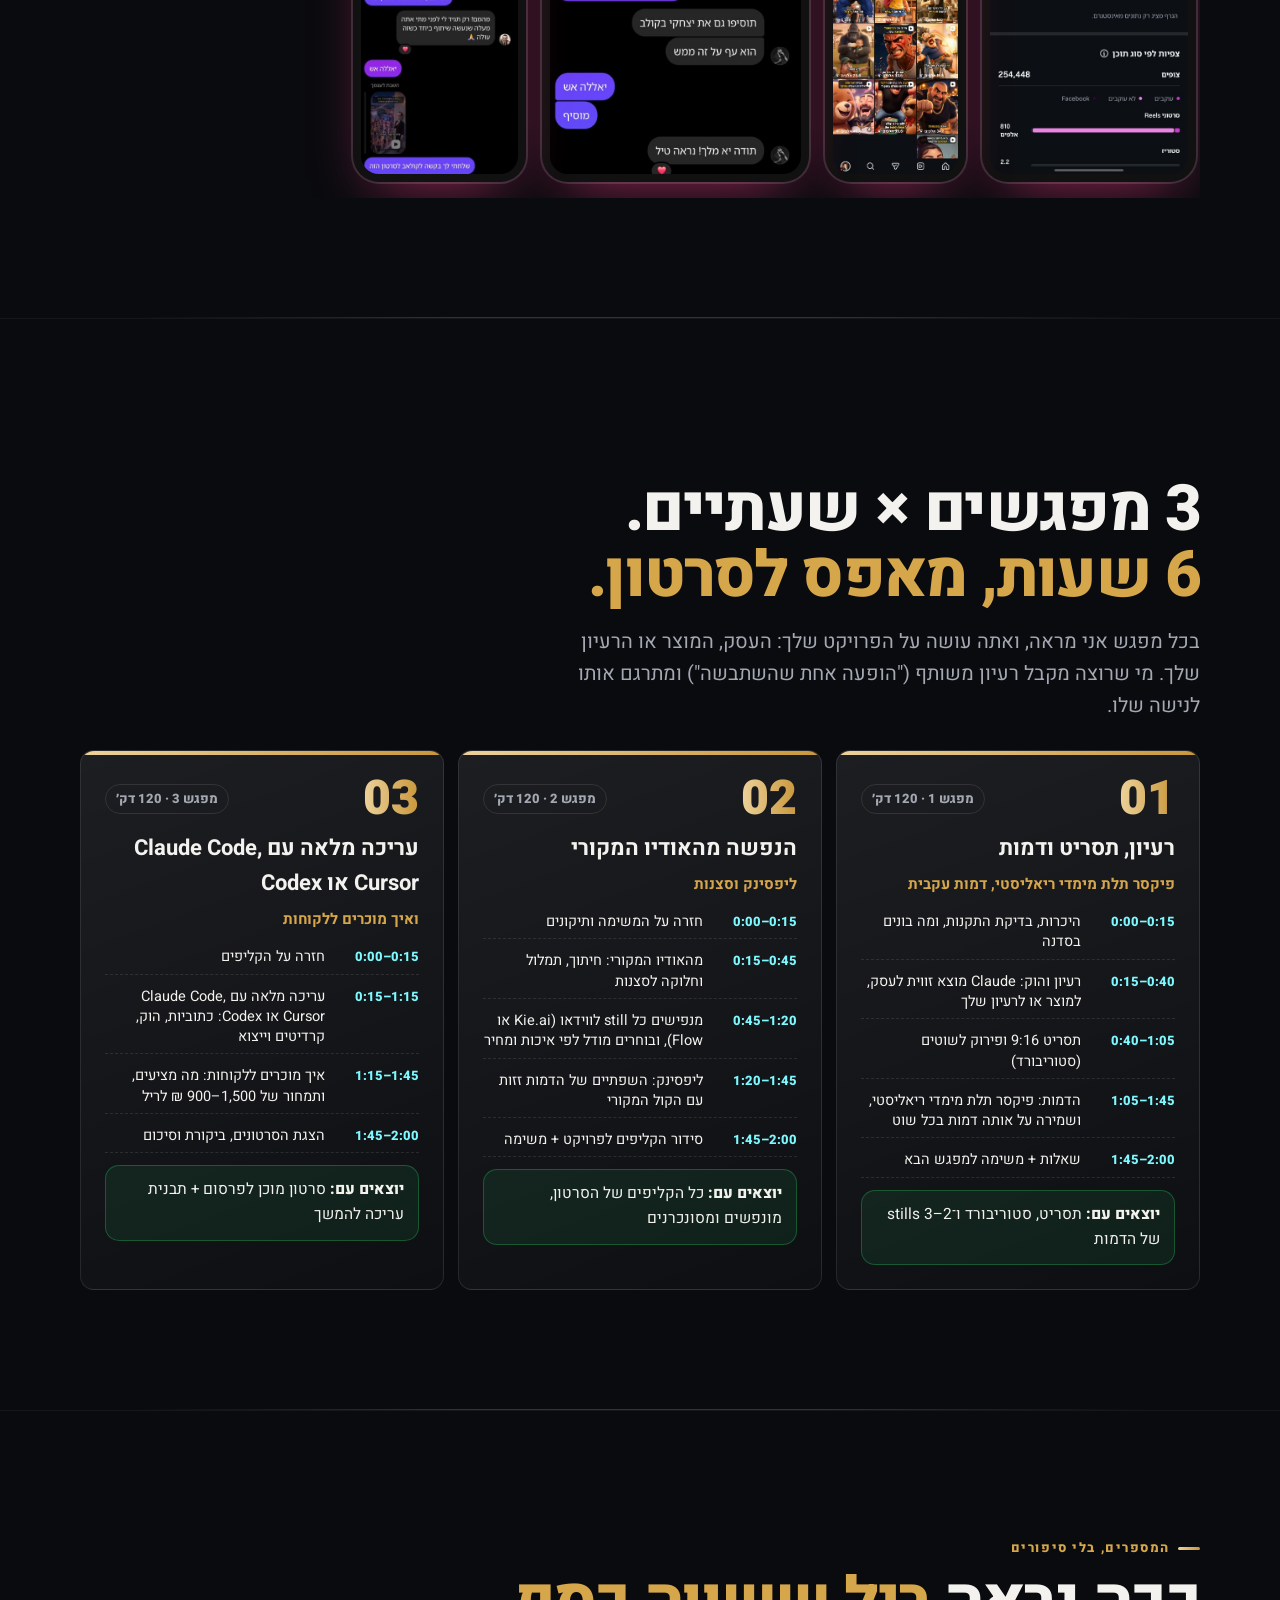
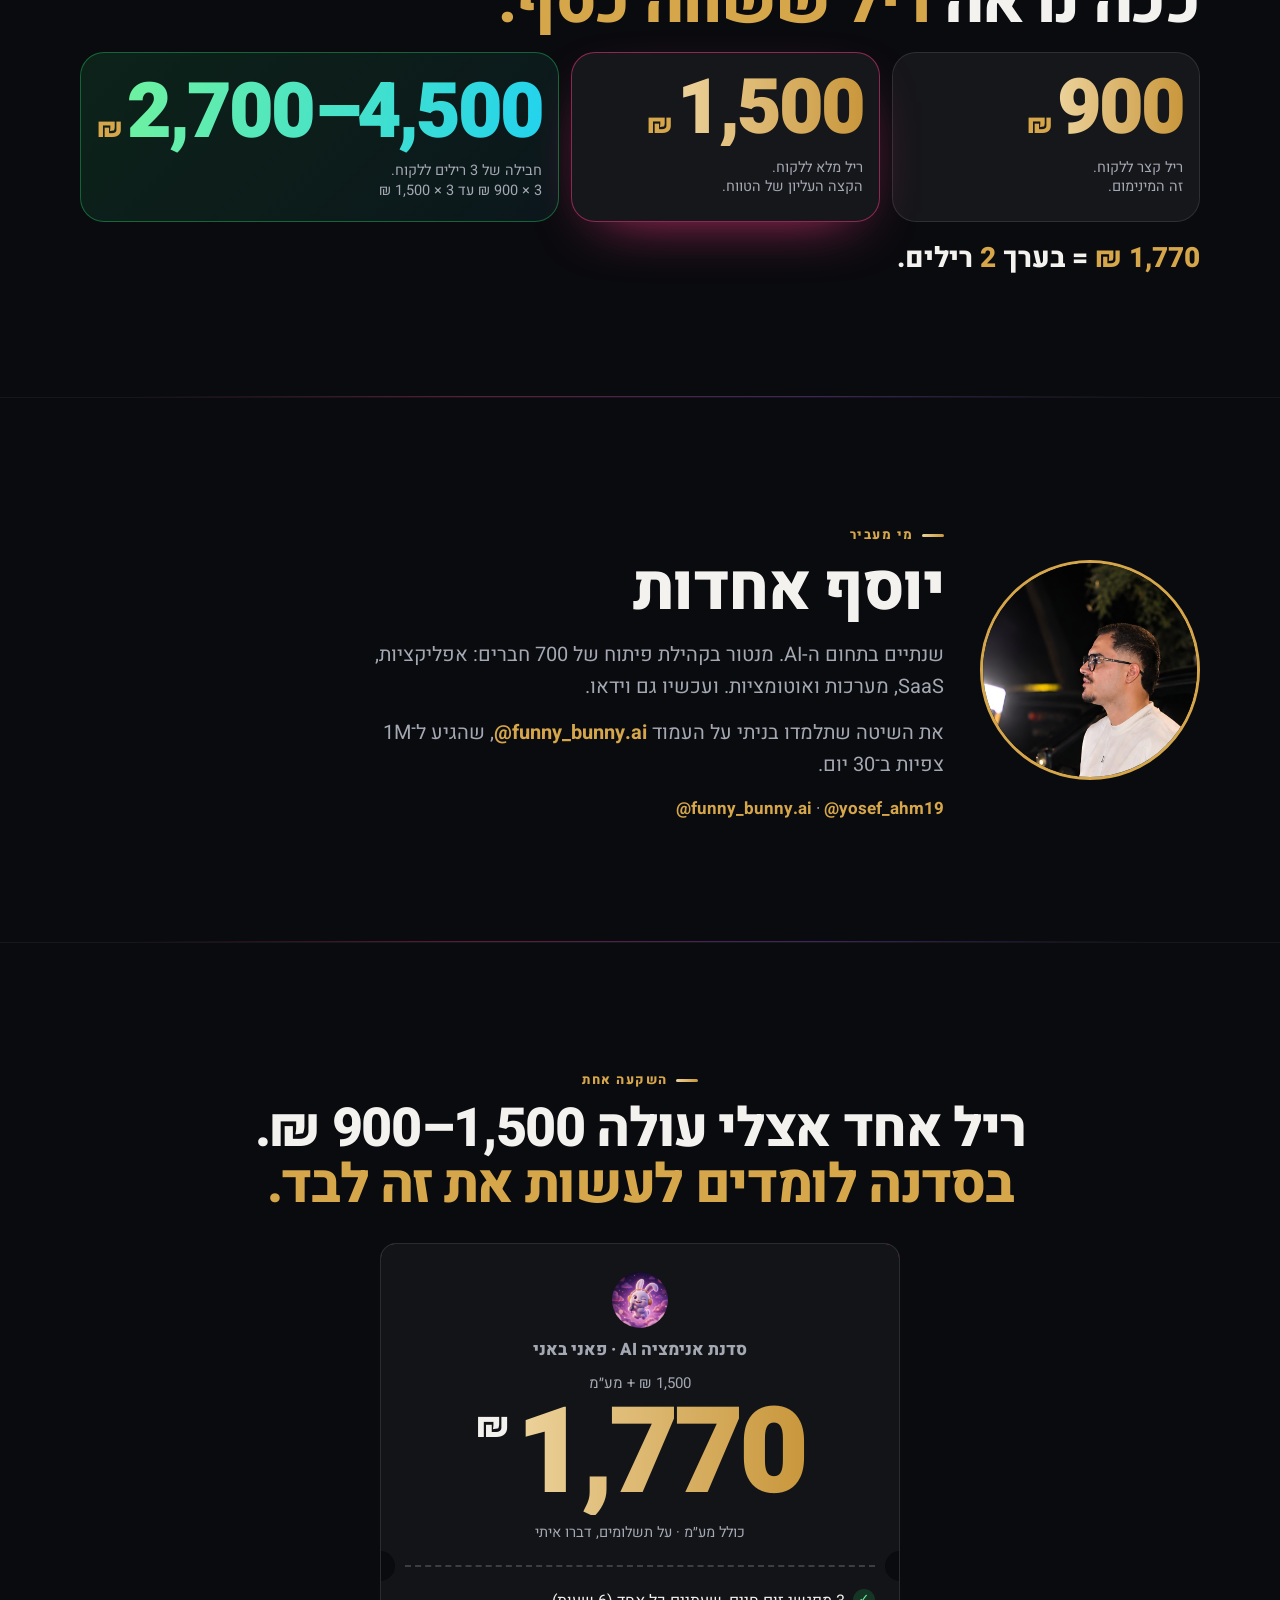
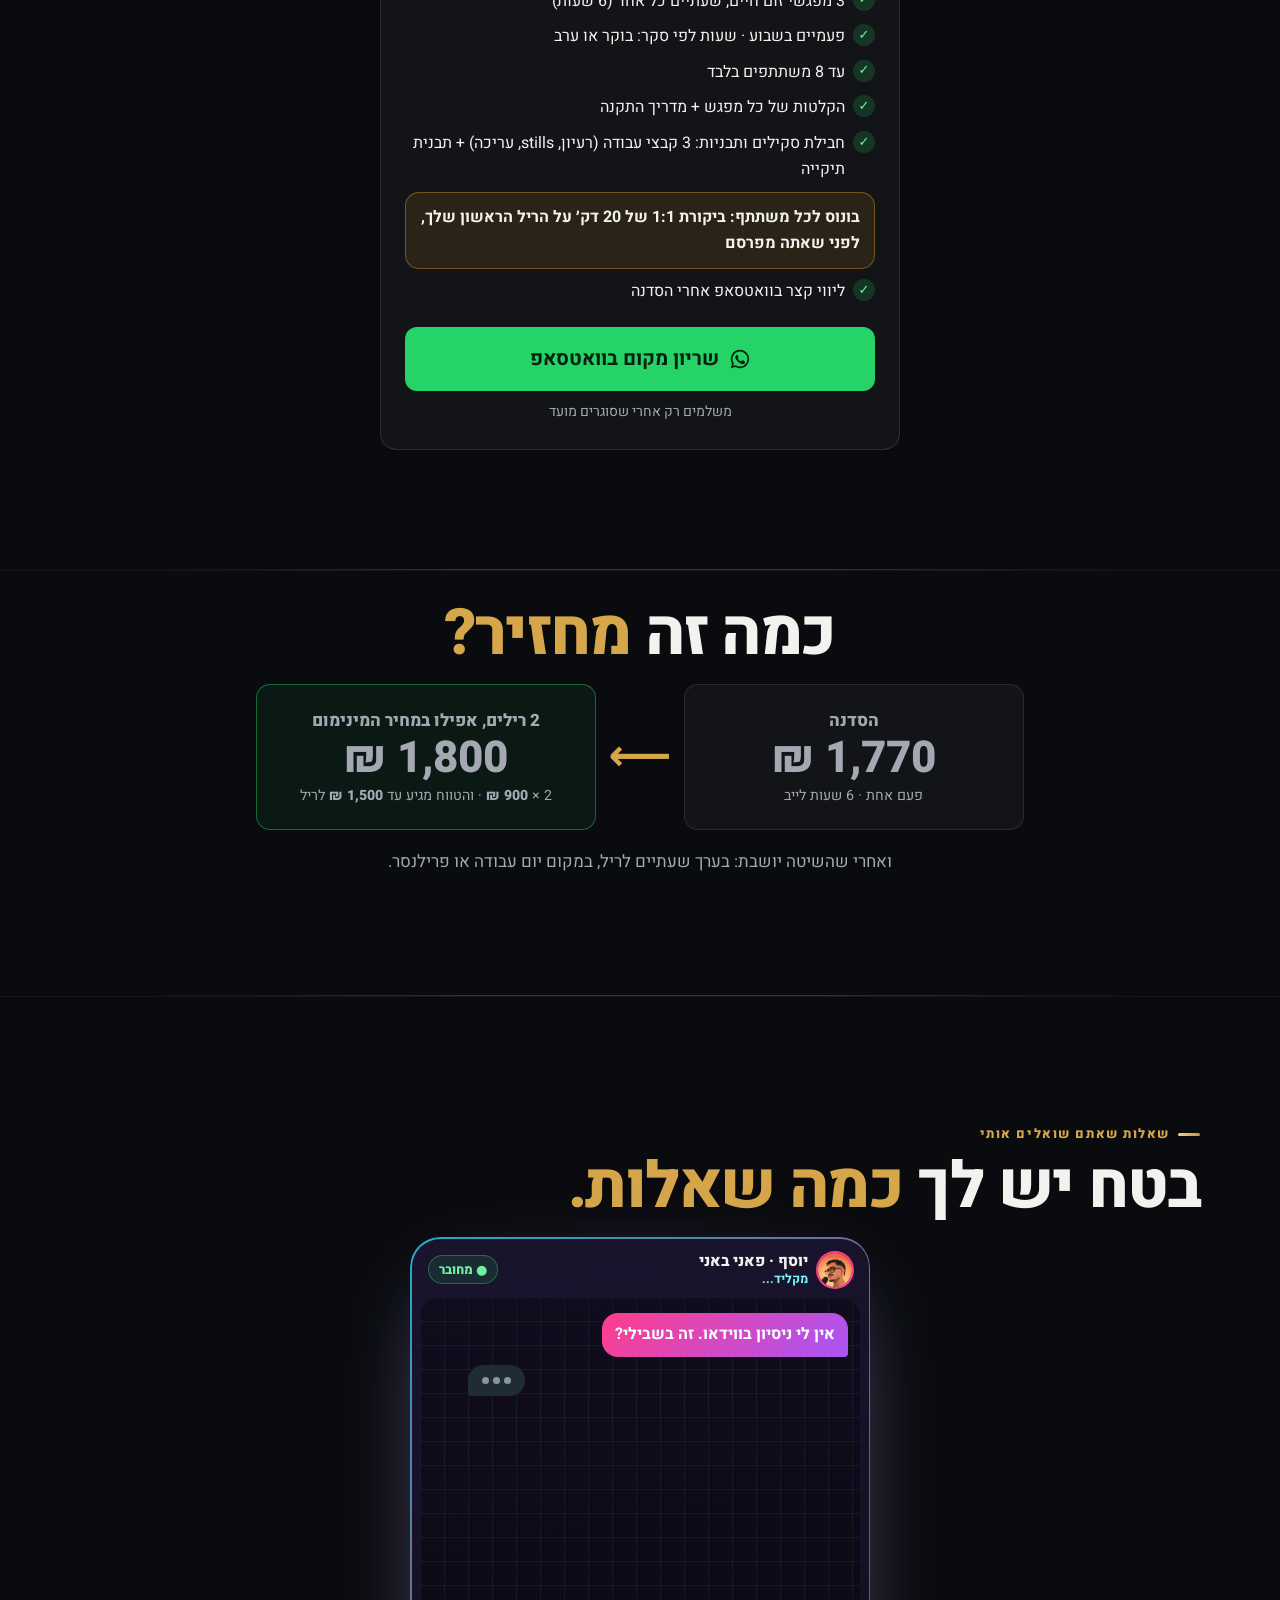
==== commit cf9ad044: "funny-bunny-course: unify per-video view counts" ====
--- a/funny-bunny-course/index.html
+++ b/funny-bunny-course/index.html
@@ -46,7 +46,7 @@
   </div>
   <div class="hero-stage" aria-label="רילים של פאני באני">
     <div class="phone ph-1"><video class="lazyv" data-src="v/h_djs.mp4?v=5" poster="v/p_djs.jpg?v=5" muted loop playsinline preload="none" aria-label="מונית עם הדייג׳ס"></video></div>
-    <div class="phone ph-2"><video class="lazyv" data-src="v/h_bedouin2.mp4?v=5" poster="v/p_bedouin2.jpg?v=5" muted loop playsinline preload="none" aria-label="בדואי גנב לחיילים את המים"></video><span class="ph-tag"> 293K</span></div>
+    <div class="phone ph-2"><video class="lazyv" data-src="v/h_bedouin2.mp4?v=5" poster="v/p_bedouin2.jpg?v=5" muted loop playsinline preload="none" aria-label="בדואי גנב לחיילים את המים"></video><span class="ph-tag"> 295K</span></div>
     <div class="phone ph-3"><video class="lazyv" data-src="v/h_hero-reel.mp4?v=5" poster="v/p_hero-reel.jpg?v=5" muted loop playsinline preload="none" aria-label="ריל של פאני באני"></video></div>
     
     <div class="float-stat"><b data-p="views">1M</b><span>צפיות ב־30 יום</span></div>
@@ -207,7 +207,7 @@
   <div class="wrap">
     <div class="big-stats">
       <div><b class="cnt" data-to="1" data-suffix="M">1M</b><span>צפיות ב־30 יום · <bdi dir="ltr">@funny_bunny.ai</bdi></span></div>
-      <div><b class="cnt" data-to="293" data-suffix="K">293K</b><span>צפיות · הסרטון המוביל</span></div>
+      <div><b class="cnt" data-to="295" data-suffix="K">295K</b><span>צפיות · הסרטון המוביל</span></div>
     </div>
     <p class="shots-t"> צילומי מסך אמיתיים מהאינסטגרם שלי</p>
     <div class="shots" tabindex="0" aria-label="צילומי מסך מאינסטגרם">
--- a/funny-bunny-course/styles.css
+++ b/funny-bunny-course/styles.css
@@ -520,3 +520,5 @@
 @keyframes ringspin{from{transform:rotateY(0deg)}to{transform:rotateY(-360deg)}}
 @media (prefers-reduced-motion:reduce){.ring-wrap .ring{animation:ringspin 60s linear infinite!important}}
 
+/* mobile: vertical swipe on videos scrolls the page */
+@media (max-width:760px){.phone{touch-action:pan-x pan-y}.phone video{touch-action:pan-x pan-y;pointer-events:none}}
